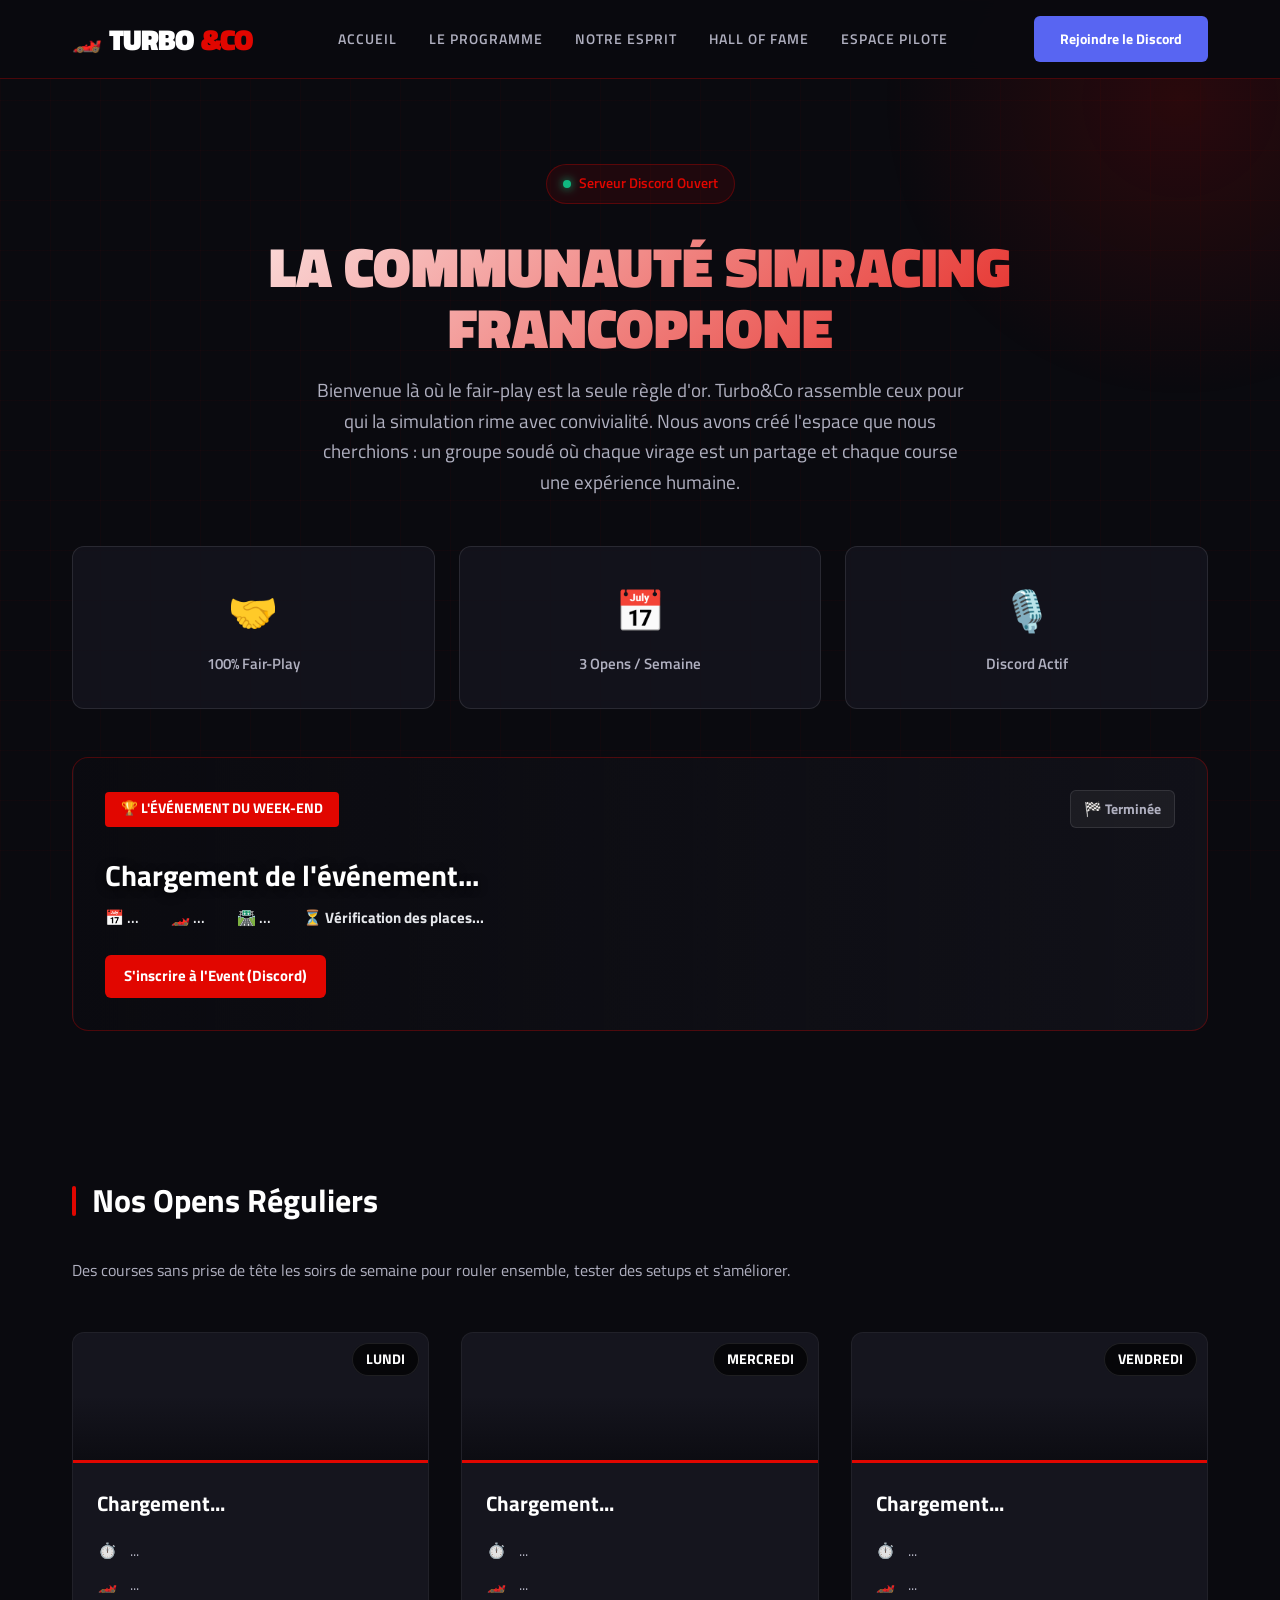
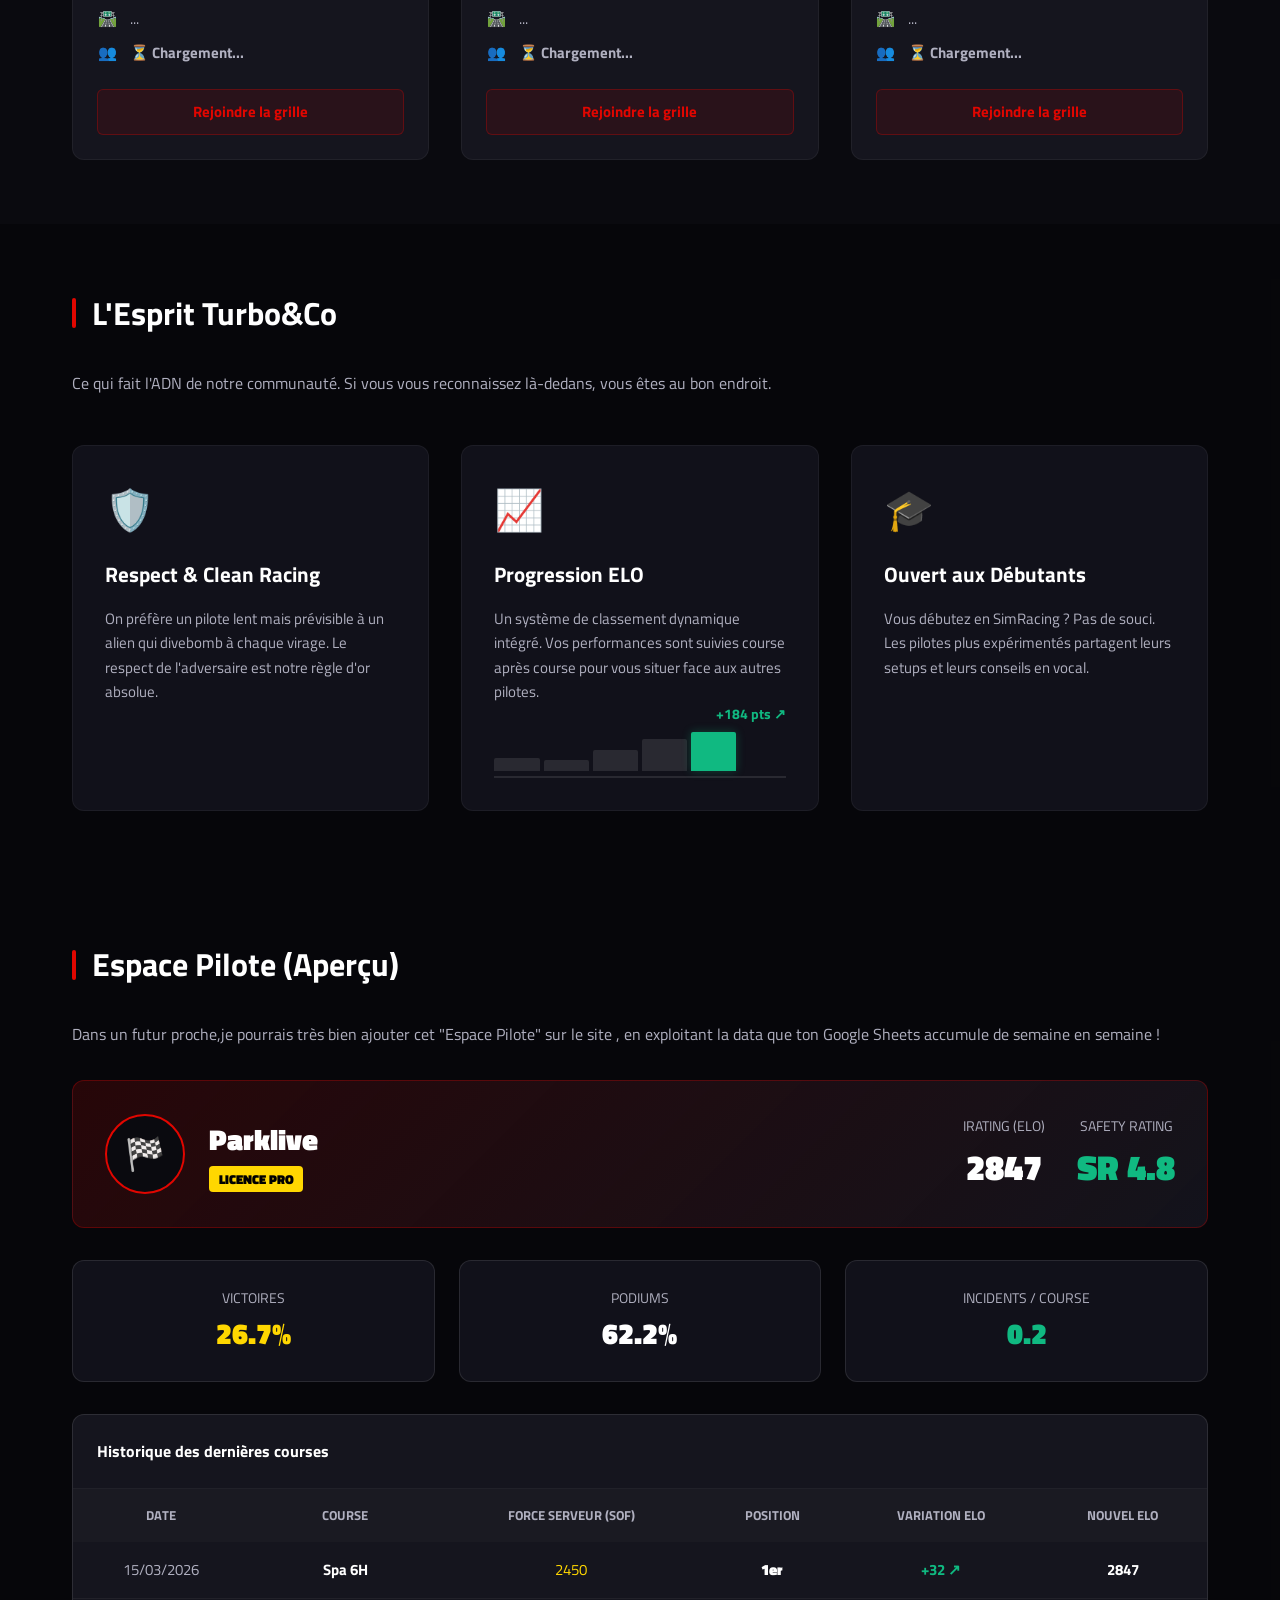
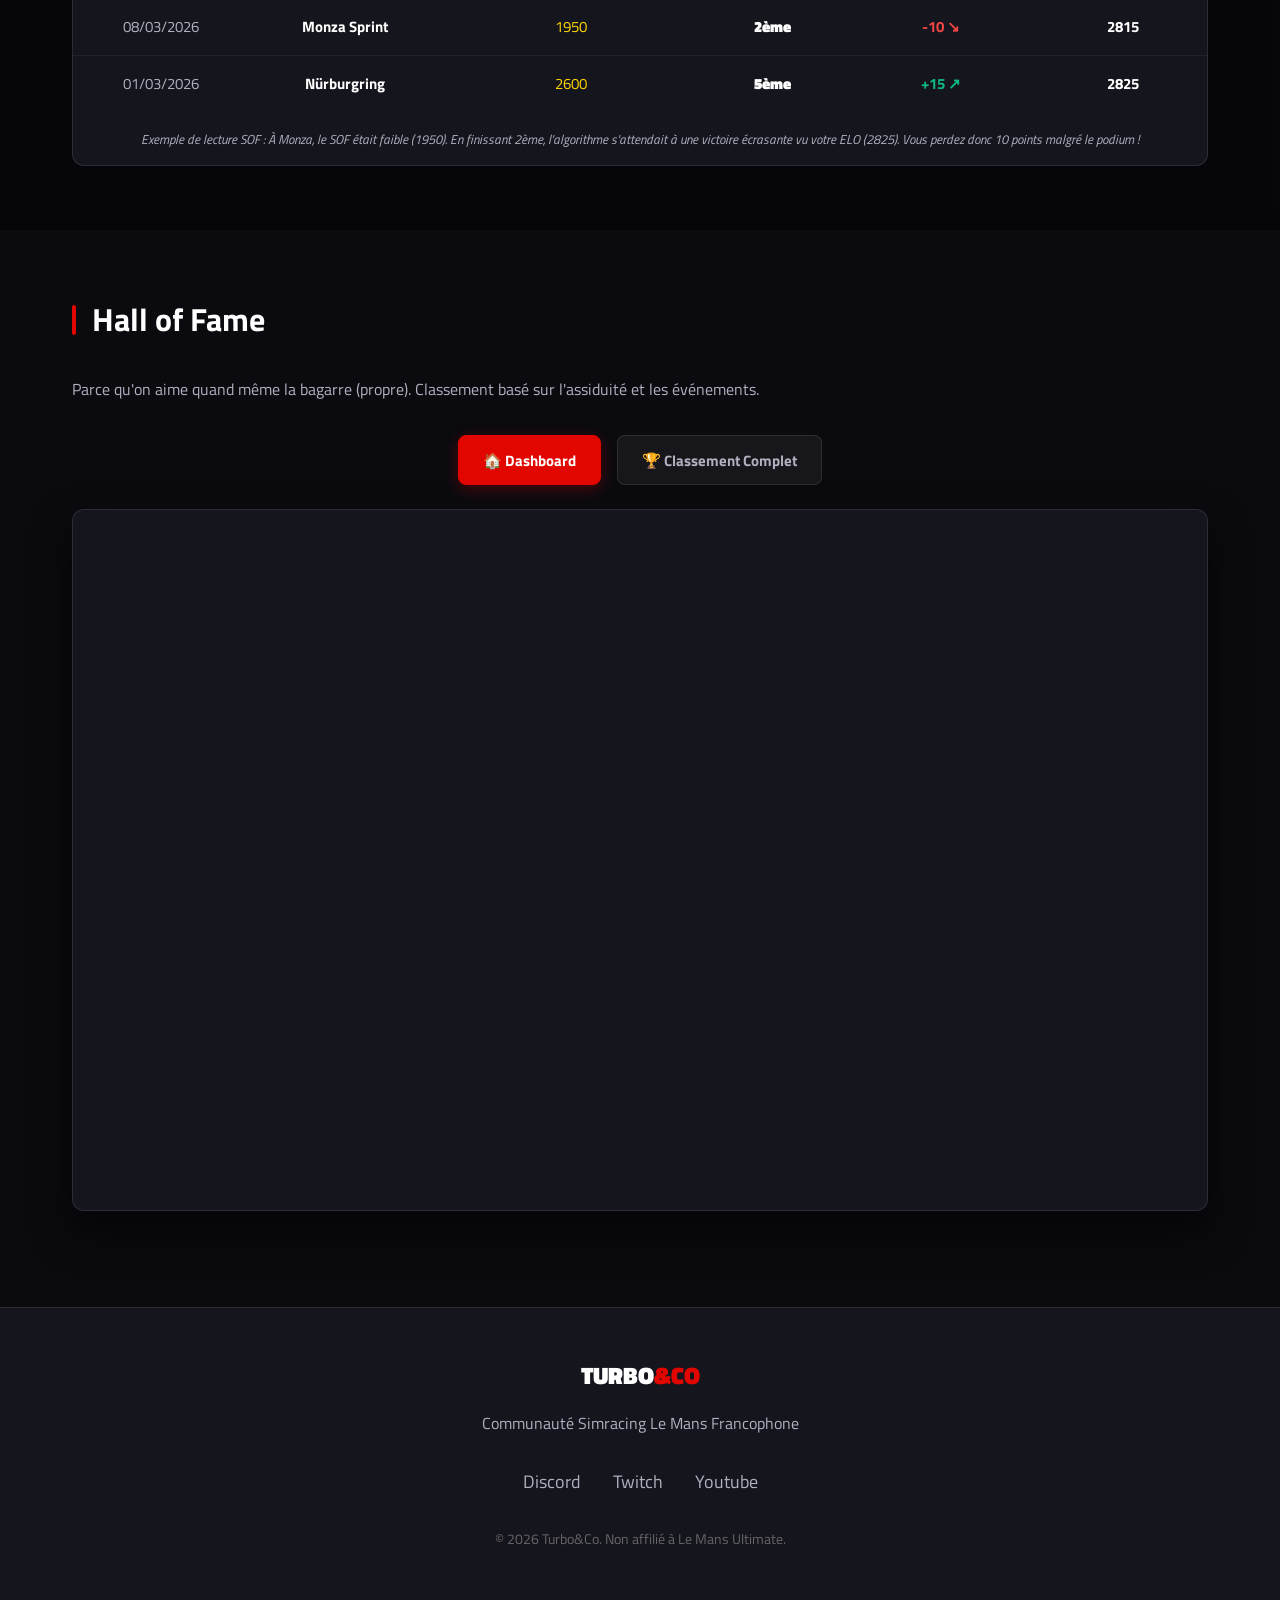
==== index.html @ e70f4610 "Update index.html - Ajout des liens discord de chaque salon" ====
<!DOCTYPE html>
<html lang="fr">
<head>
    <meta charset="UTF-8">
    <meta name="viewport" content="width=device-width, initial-scale=1.0">
    <meta name="description" content="Turbo&Co - La communauté de Sim-Racing qui privilégie le fair-play, l'entraide et les courses propres.">
    <meta name="keywords" content="Simracing, Racing, Simulation, LMU, Communauté, Fair-play, Open, Assetto Corsa">
    <meta name="author" content="Turbo&Co">

    <!-- TON NOUVEAU TITRE EST LÀ 👇 -->
    <title>Turbo&Co - Communauté Sim-Racing Francophone</title>

    <link rel="preconnect" href="https://fonts.googleapis.com">
    <link rel="preconnect" href="https://fonts.gstatic.com" crossorigin>
    <link href="https://fonts.googleapis.com/css2?family=Titillium+Web:wght@400;600;700;900&display=swap" rel="stylesheet">

    <style>
        :root {
            --racing-red: #E10600;
            --racing-dark: #0A0A0F;
            --racing-card: #15151E;
            --racing-gray: #B0B0C0;
            --gold: #FFD700;
            --success: #10B981;
            --glass: rgba(21, 21, 30, 0.8);
        }

        * { margin: 0; padding: 0; box-sizing: border-box; }

        body { font-family: 'Titillium Web', sans-serif; background: var(--racing-dark); color: white; overflow-x: hidden; line-height: 1.6; }

        .bg-grid {
            position: fixed; top: 0; left: 0; width: 100%; height: 100%;
            background-image: linear-gradient(rgba(225, 6, 0, 0.03) 1px, transparent 1px), linear-gradient(90deg, rgba(225, 6, 0, 0.03) 1px, transparent 1px);
            background-size: 50px 50px; z-index: -2;
        }

        @media (prefers-reduced-motion: no-preference) { .bg-grid { animation: gridMove 60s linear infinite; } }
        @keyframes gridMove { 0% { transform: translate(0, 0); } 100% { transform: translate(50px, 50px); } }

        .glow-red {
            position: fixed; width: 600px; height: 600px;
            background: radial-gradient(circle, rgba(225, 6, 0, 0.15) 0%, transparent 70%);
            top: -200px; right: -200px; z-index: -1; pointer-events: none;
        }

        /* Header */
        header { position: fixed; top: 0; width: 100%; background: rgba(10, 10, 15, 0.95); backdrop-filter: blur(10px); border-bottom: 1px solid rgba(225, 6, 0, 0.3); z-index: 1000; padding: 1rem 0; }
        .container { max-width: 1200px; margin: 0 auto; padding: 0 2rem; }
        nav { display: flex; justify-content: space-between; align-items: center; }

        .logo { font-size: 1.8rem; font-weight: 900; letter-spacing: -1px; display: flex; align-items: center; gap: 0.5rem; text-decoration: none; color: white; }
        .logo span { color: var(--racing-red); }
        .logo::before { content: '🏎️'; font-size: 1.5rem; }

        .nav-links { display: flex; gap: 2rem; list-style: none; }
        .nav-links a { color: var(--racing-gray); text-decoration: none; font-weight: 600; font-size: 0.9rem; text-transform: uppercase; letter-spacing: 1px; transition: color 0.3s; }
        .nav-links a:hover { color: var(--racing-red); }

        .btn-discord { background: #5865F2; color: white; padding: 0.6rem 1.5rem; border-radius: 6px; text-decoration: none; font-weight: 700; font-size: 0.9rem; transition: all 0.3s; border: 2px solid transparent; }
        .btn-discord:hover { background: transparent; border-color: #5865F2; }

        .btn-action { display: inline-block; background: var(--racing-red); color: white; padding: 0.6rem 1.2rem; border-radius: 6px; text-decoration: none; font-weight: 700; font-size: 0.95rem; transition: all 0.3s ease; text-align: center; border: none; cursor: pointer; }
        .btn-action:hover { background: #b30500; transform: translateY(-2px); box-shadow: 0 6px 15px rgba(225, 6, 0, 0.4); }
        .btn-card { width: 100%; margin-top: 1.5rem; background: rgba(225, 6, 0, 0.1); color: var(--racing-red); border: 1px solid rgba(225, 6, 0, 0.3); }
        .btn-card:hover { background: var(--racing-red); color: white; }

        /* Menu Mobile */
        .hamburger { display: none; flex-direction: column; cursor: pointer; gap: 5px; background: none; border: none; padding: 5px; z-index: 1001; }
        .hamburger span { width: 25px; height: 3px; background: white; transition: 0.3s ease-in-out; border-radius: 2px; }
        .hamburger.active span:nth-child(1) { transform: translateY(8px) rotate(45deg); }
        .hamburger.active span:nth-child(2) { opacity: 0; }
        .hamburger.active span:nth-child(3) { transform: translateY(-8px) rotate(-45deg); }

        @media (max-width: 768px) {
            .hamburger { display: flex; }
            .nav-links { position: fixed; top: 70px; left: 0; width: 100%; background: rgba(10, 10, 15, 0.98); flex-direction: column; padding: 2rem; gap: 1.5rem; transform: translateY(-150%); transition: transform 0.3s ease-in-out; border-bottom: 2px solid var(--racing-red); }
            .nav-links.active { transform: translateY(0); }
            .btn-discord { display: none; }
        }

        /* Hero Section */
        .hero { margin-top: 100px; padding: 4rem 0; text-align: center; }
        .hero-badge { display: inline-flex; align-items: center; gap: 0.5rem; background: rgba(225, 6, 0, 0.1); border: 1px solid rgba(225, 6, 0, 0.3); padding: 0.5rem 1rem; border-radius: 50px; font-size: 0.85rem; color: var(--racing-red); font-weight: 600; margin-bottom: 2rem; }
        .live-dot { width: 8px; height: 8px; background: var(--success); border-radius: 50%; box-shadow: 0 0 10px var(--success); animation: blink 1s infinite; }
        @keyframes blink { 0%, 100% { opacity: 1; } 50% { opacity: 0.3; } }

        .hero h1 { font-size: 3.5rem; font-weight: 900; margin-bottom: 1rem; background: linear-gradient(135deg, #fff 0%, var(--racing-red) 100%); -webkit-background-clip: text; -webkit-text-fill-color: transparent; line-height: 1.1; }
        @media (max-width: 768px) { .hero h1 { font-size: 2.2rem; } }
        .hero p { font-size: 1.2rem; color: var(--racing-gray); max-width: 650px; margin: 0 auto 3rem; }

        .stats-grid { display: grid; grid-template-columns: repeat(auto-fit, minmax(200px, 1fr)); gap: 1.5rem; margin: 3rem 0; }
        .stat-card { background: var(--glass); border: 1px solid rgba(255, 255, 255, 0.1); border-radius: 12px; padding: 2rem; text-align: center; transition: transform 0.3s; }
        .stat-card:hover { border-color: rgba(225, 6, 0, 0.3); transform: translateY(-5px); }
        .stat-icon { font-size: 2.5rem; display: block; margin-bottom: 0.5rem; }
        .stat-label { font-size: 0.95rem; color: var(--racing-gray); font-weight: 600; }

        /* Main Event */
        .next-race { background: linear-gradient(to right, rgba(10, 10, 15, 0.95) 0%, rgba(10, 10, 15, 0.4) 100%), #15151E; border: 1px solid rgba(225, 6, 0, 0.3); border-radius: 16px; padding: 2rem; margin: 3rem 0; position: relative; overflow: hidden; text-align: left; background-size: cover; background-position: center; }
        .race-header { display: flex; justify-content: space-between; align-items: center; margin-bottom: 1.5rem; flex-wrap: wrap; gap: 1rem; }
        .race-tag { background: var(--racing-red); color: white; padding: 0.4rem 1rem; border-radius: 4px; font-weight: 700; font-size: 0.85rem; text-transform: uppercase; }
        .race-title { font-size: 1.8rem; font-weight: 700; margin-bottom: 0.5rem; text-shadow: 0 2px 10px rgba(0,0,0,0.8); }
        .race-details { display: flex; gap: 2rem; color: #E5E7EB; font-size: 0.95rem; flex-wrap: wrap; font-weight: 600; align-items: center;}

        /* Timer Discret */
        #raceTimer span { display: inline-flex; align-items: center; gap: 8px; }

        /* Événements de la semaine */
        .events-section { padding: 2rem 0 4rem; }
        .section-title { font-size: 2rem; font-weight: 700; margin-bottom: 2rem; display: flex; align-items: center; gap: 1rem; }
        .section-title::before { content: ''; width: 4px; height: 30px; background: var(--racing-red); border-radius: 2px; }
        .events-grid { display: grid; grid-template-columns: repeat(auto-fill, minmax(300px, 1fr)); gap: 2rem; }
        
        .event-card { background: var(--racing-card); border-radius: 12px; overflow: hidden; border: 1px solid rgba(255, 255, 255, 0.05); transition: transform 0.3s ease, box-shadow 0.3s ease, border-color 0.3s ease; position: relative; }
        .event-card:hover { transform: translateY(-5px); border-color: rgba(225, 6, 0, 0.5); box-shadow: 0 10px 25px rgba(0, 0, 0, 0.5); }
        .event-img-container { height: 130px; background-size: cover; background-position: center; position: relative; border-bottom: 3px solid var(--racing-red); }
        .event-img-container::after { content: ''; position: absolute; bottom: 0; left: 0; right: 0; height: 50%; background: linear-gradient(to top, rgba(10,10,15,0.8), transparent); }
        .event-day-badge { position: absolute; top: 10px; right: 10px; background: rgba(0,0,0,0.7); backdrop-filter: blur(5px); padding: 0.3rem 0.8rem; border-radius: 50px; font-weight: 700; font-size: 0.85rem; border: 1px solid rgba(255,255,255,0.1); z-index: 2; }
        
        .event-body { padding: 1.5rem; }
        .event-title-card { font-size: 1.3rem; font-weight: 700; color: white; margin-bottom: 1.2rem; }
        .event-info-list { display: flex; flex-direction: column; gap: 0.6rem; }
        .event-info-row { display: flex; align-items: center; gap: 0.8rem; color: var(--racing-gray); font-size: 0.95rem; }
        .event-icon { width: 20px; text-align: center; opacity: 0.9; }

        /* Charte / Règles */
        .features { padding: 4rem 0; background: rgba(0, 0, 0, 0.3); }
        .features-grid { display: grid; grid-template-columns: repeat(auto-fit, minmax(300px, 1fr)); gap: 2rem; }
        .feature-card { background: var(--glass); border: 1px solid rgba(255, 255, 255, 0.05); border-radius: 12px; padding: 2rem; transition: all 0.3s; }
        .feature-card:hover { border-color: rgba(225, 6, 0, 0.3); }
        .feature-icon { font-size: 2.5rem; margin-bottom: 1rem; }
        .feature-card h3 { font-size: 1.3rem; margin-bottom: 1rem; }
        .feature-card p { color: var(--racing-gray); font-size: 0.95rem; }

        /* Graphique Sparkline ELO (CSS) */
        .elo-sparkline {
            display: flex; align-items: flex-end; height: 50px; gap: 4px;
            margin-top: 1.5rem; padding-bottom: 5px;
            border-bottom: 2px solid rgba(255, 255, 255, 0.1); position: relative;
        }
        .spark-bar {
            flex: 1; background: rgba(255, 255, 255, 0.1);
            border-radius: 2px 2px 0 0; transition: height 1s ease;
        }
        .spark-bar:nth-child(1) { height: 20%; }
        .spark-bar:nth-child(2) { height: 30%; }
        .spark-bar:nth-child(3) { height: 25%; }
        .spark-bar:nth-child(4) { height: 50%; }
        .spark-bar:nth-child(5) { height: 75%; }
        .spark-bar:nth-child(6) { height: 90%; background: var(--success); box-shadow: 0 0 10px rgba(16, 185, 129, 0.3); }
        .elo-trend { position: absolute; top: -25px; right: 0; color: var(--success); font-weight: bold; font-size: 0.9rem; }

        /* Classement & Iframe */
        .classement-section { padding: 4rem 0; }
        .sheet-tabs { display: flex; gap: 1rem; margin-bottom: 1.5rem; flex-wrap: wrap; justify-content: center; }
        .sheet-tab-btn {
            background: rgba(255, 255, 255, 0.05); border: 1px solid rgba(255, 255, 255, 0.1);
            color: var(--racing-gray); padding: 0.8rem 1.5rem; border-radius: 8px;
            font-family: inherit; font-weight: 700; font-size: 0.95rem; cursor: pointer; transition: all 0.3s ease;
        }
        .sheet-tab-btn:hover { background: rgba(225, 6, 0, 0.1); color: white; }
        .sheet-tab-btn.active { background: var(--racing-red); color: white; border-color: var(--racing-red); box-shadow: 0 4px 15px rgba(225, 6, 0, 0.3); }

        .sheet-container { background: var(--racing-card); border-radius: 12px; border: 1px solid rgba(255, 255, 255, 0.1); overflow: hidden; box-shadow: 0 20px 40px rgba(0, 0, 0, 0.5); -webkit-overflow-scrolling: touch; }
        .sheet-iframe { width: 100%; height: 700px; border: none; display: block; border-radius: 12px; }

        /* Footer */
        footer { background: var(--racing-card); border-top: 1px solid rgba(255, 255, 255, 0.1); padding: 3rem 0; text-align: center; margin-top: 2rem; }
        .footer-logo { font-size: 1.5rem; font-weight: 900; margin-bottom: 1rem; }
        .footer-logo span { color: var(--racing-red); }
        .social-links { display: flex; justify-content: center; gap: 2rem; margin: 2rem 0; flex-wrap: wrap; }
        .social-links a { color: var(--racing-gray); text-decoration: none; font-size: 1.1rem; transition: color 0.3s; }
        .social-links a:hover { color: var(--racing-red); }
        .copyright { color: #666; font-size: 0.9rem; margin-top: 1rem; }
    </style>
</head>
<body>
    <div class="bg-grid"></div>
    <div class="glow-red"></div>

    <header>
        <div class="container">
            <nav role="navigation">
                <a href="#" class="logo">TURBO<span>&CO</span></a>
                <button class="hamburger" id="hamburgerBtn" onclick="toggleMenu()">
                    <span></span><span></span><span></span>
                </button>
                <ul class="nav-links" id="navLinks">
                    <li><a href="#accueil">Accueil</a></li>
                    <li><a href="#programme">Le Programme</a></li>
                    <li><a href="#charte">Notre Esprit</a></li>
                    <li><a href="#classement">Hall of Fame</a></li>
                    <!-- Ajout du lien vers le nouvel espace pilote -->
                    <li><a href="#profil-pilote">Espace Pilote</a></li>
                </ul>
                <a href="https://discord.gg/ZJU3r4JP48" class="btn-discord" target="_blank">Rejoindre le Discord</a>
            </nav>
        </div>
    </header>

    <main>
        <!-- HERO -->
        <section class="hero" id="accueil">
            <div class="container">
                <div class="hero-badge"><span class="live-dot"></span> Serveur Discord Ouvert</div>
                <h1>LA COMMUNAUTÉ SIMRACING<br>FRANCOPHONE</h1>
                <p>Bienvenue là où le fair-play est la seule règle d'or. Turbo&Co rassemble ceux pour qui la simulation rime avec convivialité. Nous avons créé l'espace que nous cherchions : un groupe soudé où chaque virage est un partage et chaque course une expérience humaine.</p>

                <div class="stats-grid">
                    <article class="stat-card">
                        <span class="stat-icon">🤝</span>
                        <span class="stat-label">100% Fair-Play</span>
                    </article>
                    <article class="stat-card">
                        <span class="stat-icon">📅</span>
                        <span class="stat-label">3 Opens / Semaine</span>
                    </article>
                    </article>
                    <article class="stat-card">
                        <span class="stat-icon">🎙️</span>
                        <span class="stat-label">Discord Actif</span>
                    </article>
                </div>

                <!-- MAIN EVENT (WEEKEND SPECIAL) -->
                <div class="next-race" id="img-weekend_special">
                    <div class="race-header">
                        <span class="race-tag">🏆 L'Événement du Week-end</span>
                        <div id="raceTimer"></div>
                    </div>
                    <h2 class="race-title" id="title-weekend_special">Chargement de l'événement...</h2>
                    
                    <div class="race-details">
                        <span>📅 <span id="time-weekend_special">...</span></span>
                        <span>🏎️ <span id="cat-weekend_special">...</span></span>
                        <span>🛣️ <span id="track-weekend_special">...</span></span>
                        <span id="status-weekend_special" style="font-weight: bold;">⏳ Vérification des places...</span>
                    </div>

                    <div style="margin-top: 1.5rem;">
                        <a id="link-weekend_special" href="https://discord.gg/dREZzRbHKG" class="btn-action" target="_blank">S'inscrire à l'Event (Discord)</a>
                    </div>
                </div>
            </div>
        </section>

        <!-- PROGRAMME DE LA SEMAINE -->
        <section class="events-section" id="programme">
            <div class="container">
                <h2 class="section-title">Nos Opens Réguliers</h2>
                <p style="color: var(--racing-gray); margin-bottom: 3rem;">Des courses sans prise de tête les soirs de semaine pour rouler ensemble, tester des setups et s'améliorer.</p>
                
                <div class="events-grid">
                    <!-- LUNDI -->
                    <article class="event-card" id="card-monday_open">
                        <div id="img-monday_open" class="event-img-container">
                            <span id="day-monday_open" class="event-day-badge">LUNDI</span>
                        </div>
                        <div class="event-body">
                            <h3 id="title-monday_open" class="event-title-card">Chargement...</h3>
                            <div class="event-info-list">
                                <div class="event-info-row"><span class="event-icon">⏱️</span> <span id="time-monday_open">...</span></div>
                                <div class="event-info-row"><span class="event-icon">🏎️</span> <span id="cat-monday_open">...</span></div>
                                <div class="event-info-row"><span class="event-icon">🛣️</span> <span id="track-monday_open">...</span></div>
                                <div class="event-info-row">
                                    <span class="event-icon">👥</span> 
                                    <span id="status-monday_open" style="font-weight: 700;">⏳ Chargement...</span>
                                </div>
                            </div>
                            <a id="link-monday_open" href="https://discord.gg/ZBwJseDKCv" class="btn-action btn-card" target="_blank">Rejoindre la grille</a>
                        </div>
                    </article>

                    <!-- MERCREDI -->
                    <article class="event-card" id="card-wednesday_sprint">
                        <div id="img-wednesday_sprint" class="event-img-container">
                            <span id="day-wednesday_sprint" class="event-day-badge">MERCREDI</span>
                        </div>
                        <div class="event-body">
                            <h3 id="title-wednesday_sprint" class="event-title-card">Chargement...</h3>
                            <div class="event-info-list">
                                <div class="event-info-row"><span class="event-icon">⏱️</span> <span id="time-wednesday_sprint">...</span></div>
                                <div class="event-info-row"><span class="event-icon">🏎️</span> <span id="cat-wednesday_sprint">...</span></div>
                                <div class="event-info-row"><span class="event-icon">🛣️</span> <span id="track-wednesday_sprint">...</span></div>
                                <div class="event-info-row">
                                    <span class="event-icon">👥</span> 
                                    <span id="status-wednesday_sprint" style="font-weight: 700;">⏳ Chargement...</span>
                                </div>
                            </div>
                            <a id="link-wednesday_sprint" href="https://discord.gg/fPP3UxA8QF" class="btn-action btn-card" target="_blank">Rejoindre la grille</a>
                        </div>
                    </article>

                    <!-- VENDREDI -->
                    <article class="event-card" id="card-friday_fun">
                        <div id="img-friday_fun" class="event-img-container">
                            <span id="day-friday_fun" class="event-day-badge">VENDREDI</span>
                        </div>
                        <div class="event-body">
                            <h3 id="title-friday_fun" class="event-title-card">Chargement...</h3>
                            <div class="event-info-list">
                                <div class="event-info-row"><span class="event-icon">⏱️</span> <span id="time-friday_fun">...</span></div>
                                <div class="event-info-row"><span class="event-icon">🏎️</span> <span id="cat-friday_fun">...</span></div>
                                <div class="event-info-row"><span class="event-icon">🛣️</span> <span id="track-friday_fun">...</span></div>
                                <div class="event-info-row">
                                    <span class="event-icon">👥</span> 
                                    <span id="status-friday_fun" style="font-weight: 700;">⏳ Chargement...</span>
                                </div>
                            </div>
                            <a id="link-friday_fun" href="https://discord.gg/sXVXQVxKN8" class="btn-action btn-card" target="_blank">Rejoindre la grille</a>
                        </div>
                    </article>
                </div>
            </div>
        </section>

        <!-- L'ESPRIT -->
        <section class="features" id="charte">
            <div class="container">
                <h2 class="section-title">L'Esprit Turbo&Co</h2>
                <p style="color: var(--racing-gray); margin-bottom: 3rem;">Ce qui fait l'ADN de notre communauté. Si vous vous reconnaissez là-dedans, vous êtes au bon endroit.</p>

                <div class="features-grid">
                    <article class="feature-card">
                        <div class="feature-icon">🛡️</div>
                        <h3>Respect & Clean Racing</h3>
                        <p>On préfère un pilote lent mais prévisible à un alien qui divebomb à chaque virage. Le respect de l'adversaire est notre règle d'or absolue.</p>
                    </article>

                    <article class="feature-card">
                        <div class="feature-icon">📈</div>
                        <h3>Progression ELO</h3>
                        <p>Un système de classement dynamique intégré. Vos performances sont suivies course après course pour vous situer face aux autres pilotes.</p>
                        <div class="elo-sparkline">
                            <span class="elo-trend">+184 pts ↗</span>
                            <div class="spark-bar"></div>
                            <div class="spark-bar"></div>
                            <div class="spark-bar"></div>
                            <div class="spark-bar"></div>
                            <div class="spark-bar"></div>
                            <div class="spark-bar"></div>
                        </div>
                    </article>

                    <article class="feature-card">
                        <div class="feature-icon">🎓</div>
                        <h3>Ouvert aux Débutants</h3>
                        <p>Vous débutez en SimRacing ? Pas de souci. Les pilotes plus expérimentés partagent leurs setups et leurs conseils en vocal.</p>
                    </article>
                </div>
            </div>
        </section>

        <!-- NOUVEL ONGLET : ESPACE PILOTE / STATS -->
        <!--
        =============================================================================
        EXPLICATIONS POUR LE FUTUR : COMMENT RENDRE CE TABLEAU DE BORD DYNAMIQUE ?
        =============================================================================
        Ce bloc HTML est une maquette "en dur" (Statique).
        Dans un futur proche, tu pourrais très bien ajouter cet "Espace Pilote" sur ton 
        site web, sans changer de serveur, sans payer un centime, juste en exploitant 
        la data que ton Google Sheets accumule silencieusement de semaine en semaine !

        VOICI COMMENT TU FERAIS :
        1. Tu crées un fichier CSV de ton onglet `📈 HISTORIQUE ELO` (comme on l'a 
           fait pour les inscriptions).
        2. Tu ajoutes un petit champ de recherche HTML ici : 
           <input type="text" id="searchDriver" placeholder="Entrez votre pseudo...">
        3. En JavaScript (avec un `fetch()`), tu scannes les 13 colonnes de ton CSV 
           pour isoler uniquement les lignes qui contiennent le pseudo tapé.
        4. Le code calcule à la volée :
           - Victoires = Lignes où la colonne 4 (Position) vaut 1
           - ELO Actuel = Valeur de la colonne 6 de sa toute dernière ligne
           - Moyenne Incidents = Somme de la colonne 9 divisée par le nb de courses
        5. Tu injectes ces variables dans les balises <span> ci-dessous via leurs ID !
        =============================================================================
        -->
        <section class="features" id="profil-pilote">
            <div class="container">
                <h2 class="section-title">Espace Pilote (Aperçu)</h2>
                <p style="color: var(--racing-gray); margin-bottom: 2rem;">
                    Dans un futur proche,je pourrais très bien ajouter cet "Espace Pilote" sur le site , en exploitant la data que ton Google Sheets accumule de semaine en semaine !
                </p>

                <!-- En-tête du profil -->
                <div style="background: linear-gradient(135deg, rgba(225, 6, 0, 0.15) 0%, rgba(21, 21, 30, 0.9) 100%); border: 1px solid rgba(225, 6, 0, 0.3); border-radius: 12px; padding: 2rem; display: flex; flex-wrap: wrap; justify-content: space-between; align-items: center; gap: 2rem;">
                    
                    <div style="display: flex; align-items: center; gap: 1.5rem;">
                        <div style="width: 80px; height: 80px; background: var(--racing-dark); border: 2px solid var(--racing-red); border-radius: 50%; display: flex; align-items: center; justify-content: center; font-size: 2rem;">
                            🏁
                        </div>
                        <div>
                            <!-- ID prêt pour l'injection JS future : id="driver-name" -->
                            <h3 style="font-size: 1.8rem; font-weight: 900; margin-bottom: 0.2rem;">Parklive</h3>
                            <span style="background: var(--gold); color: black; padding: 0.2rem 0.6rem; border-radius: 4px; font-weight: 800; font-size: 0.8rem;">LICENCE PRO</span>
                        </div>
                    </div>

                    <div style="display: flex; gap: 2rem; text-align: center;">
                        <div>
                            <span style="font-size: 0.9rem; color: var(--racing-gray); text-transform: uppercase;">iRating (ELO)</span>
                            <!-- ID prêt pour l'injection JS future : id="driver-elo" -->
                            <div style="font-size: 2.2rem; font-weight: 900; color: white;">2847</div>
                        </div>
                        <div>
                            <span style="font-size: 0.9rem; color: var(--racing-gray); text-transform: uppercase;">Safety Rating</span>
                            <!-- ID prêt pour l'injection JS future : id="driver-sr" -->
                            <div style="font-size: 2.2rem; font-weight: 900; color: var(--success);">SR 4.8</div>
                        </div>
                    </div>
                </div>

                <!-- Grille de Stats -->
                <div style="display: grid; grid-template-columns: repeat(auto-fit, minmax(200px, 1fr)); gap: 1.5rem; margin: 2rem 0;">
                    <div class="stat-card" style="padding: 1.5rem;">
                        <span style="font-size: 0.9rem; color: var(--racing-gray);">VICTOIRES</span>
                        <!-- ID prêt pour l'injection JS future -->
                        <div style="font-size: 1.8rem; font-weight: 900; color: var(--gold);">26.7%</div>
                    </div>
                    <div class="stat-card" style="padding: 1.5rem;">
                        <span style="font-size: 0.9rem; color: var(--racing-gray);">PODIUMS</span>
                        <!-- ID prêt pour l'injection JS future -->
                        <div style="font-size: 1.8rem; font-weight: 900; color: white;">62.2%</div>
                    </div>
                    <div class="stat-card" style="padding: 1.5rem;">
                        <span style="font-size: 0.9rem; color: var(--racing-gray);">INCIDENTS / COURSE</span>
                        <!-- ID prêt pour l'injection JS future -->
                        <div style="font-size: 1.8rem; font-weight: 900; color: var(--success);">0.2</div>
                    </div>
                </div>

                <!-- Historique Récent avec le système "Zero-Sum" -->
                <div style="background: var(--racing-card); border-radius: 12px; border: 1px solid rgba(255, 255, 255, 0.1); overflow: hidden;">
                    <div style="padding: 1.5rem; border-bottom: 1px solid rgba(255, 255, 255, 0.05); font-weight: 700;">Historique des dernières courses</div>
                    
                    <div style="overflow-x: auto;">
                        <table style="width: 100%; border-collapse: collapse; text-align: center; font-size: 0.95rem;">
                            <thead>
                                <tr style="background: rgba(255, 255, 255, 0.02); color: var(--racing-gray); font-size: 0.8rem; text-transform: uppercase;">
                                    <th style="padding: 1rem;">Date</th>
                                    <th style="padding: 1rem;">Course</th>
                                    <th style="padding: 1rem;">Force Serveur (SOF)</th>
                                    <th style="padding: 1rem;">Position</th>
                                    <th style="padding: 1rem;">Variation ELO</th>
                                    <th style="padding: 1rem;">Nouvel ELO</th>
                                </tr>
                            </thead>
                            <!--
                            =============================================================================
                            EXPLICATION BOUCLE JS FUTURE :
                            Une fois ton CSV de l'historique chargé, tu pourras faire un "forEach()"
                            sur les 5 dernières lignes du pilote, et générer chaque <tr> dynamiquement
                            en utilisant `innerHTML` (comme on le fait avec les cartes de courses !).
                            =============================================================================
                            -->
                            <tbody id="driver-history-body">
                                <tr style="border-bottom: 1px solid rgba(255, 255, 255, 0.05);">
                                    <td style="padding: 1rem; color: var(--racing-gray);">15/03/2026</td>
                                    <td style="padding: 1rem; font-weight: 700;">Spa 6H</td>
                                    <td style="padding: 1rem; color: var(--gold);">2450</td>
                                    <td style="padding: 1rem; font-weight: 900;">1er</td>
                                    <td style="padding: 1rem; color: var(--success); font-weight: 700;">+32 ↗</td>
                                    <td style="padding: 1rem; font-weight: 700;">2847</td>
                                </tr>
                                <tr style="border-bottom: 1px solid rgba(255, 255, 255, 0.05);">
                                    <td style="padding: 1rem; color: var(--racing-gray);">08/03/2026</td>
                                    <td style="padding: 1rem; font-weight: 700;">Monza Sprint</td>
                                    <td style="padding: 1rem; color: var(--gold);">1950</td>
                                    <td style="padding: 1rem; font-weight: 900;">2ème</td>
                                    <td style="padding: 1rem; color: #EF4444; font-weight: 700;">-10 ↘</td>
                                    <td style="padding: 1rem; font-weight: 700;">2815</td>
                                </tr>
                                <tr>
                                    <td style="padding: 1rem; color: var(--racing-gray);">01/03/2026</td>
                                    <td style="padding: 1rem; font-weight: 700;">Nürburgring</td>
                                    <td style="padding: 1rem; color: var(--gold);">2600</td>
                                    <td style="padding: 1rem; font-weight: 900;">5ème</td>
                                    <td style="padding: 1rem; color: var(--success); font-weight: 700;">+15 ↗</td>
                                    <td style="padding: 1rem; font-weight: 700;">2825</td>
                                </tr>
                            </tbody>
                        </table>
                        <div style="padding: 1rem; text-align: center; font-size: 0.8rem; color: var(--racing-gray); font-style: italic;">
                            Exemple de lecture SOF : À Monza, le SOF était faible (1950). En finissant 2ème, l'algorithme s'attendait à une victoire écrasante vu votre ELO (2825). Vous perdez donc 10 points malgré le podium !
                        </div>
                    </div>
                </div>

            </div>
        </section>

        <!-- CLASSEMENT & BOUTONS EXTERNES -->
        <section class="classement-section" id="classement">
            <div class="container">
                <h2 class="section-title">Hall of Fame</h2>
                <p style="color: var(--racing-gray); margin-bottom: 2rem;">Parce qu'on aime quand même la bagarre (propre). Classement basé sur l'assiduité et les événements.</p>
                
                <div class="sheet-tabs">
                    <button class="sheet-tab-btn active" onclick="changeSheet('688402669', this)">🏠 Dashboard</button>
                    <button class="sheet-tab-btn" onclick="changeSheet('431027575', this)">🏆 Classement Complet</button>
                </div>

                <div class="sheet-container">
                    <iframe 
                        id="ranking-iframe"
                        class="sheet-iframe"
                        src="https://docs.google.com/spreadsheets/d/e/2PACX-1vTjPeVXkxqKMScVNWrz3ieyxgnFfeaUMqIjhL-P3VDQK69NL2cbUsEVsVuMUXxtDw0htBsVg5v9IC23/pubhtml?gid=688402669&single=true&widget=false&headers=false&chrome=false&gridlines=false"
                        title="Classement Turbo&Co" scrolling="no">
                    </iframe>
                </div> 
            </div> 
        </section> 
    </main>

    <footer>
        <div class="container">
            <div class="footer-logo">TURBO<span>&CO</span></div>
            <p style="color: var(--racing-gray); margin-bottom: 2rem;">Communauté Simracing Le Mans Francophone</p>
            <nav class="social-links" aria-label="Réseaux sociaux">
                <a href="https://discord.gg/ZJU3r4JP48" target="_blank">Discord</a>
                <a href="#" target="_blank">Twitch</a>
                <a href="https://www.youtube.com/@Turbo-And-Co" target="_blank">Youtube</a>
            </nav>
            <p class="copyright">© 2026 Turbo&Co. Non affilié à Le Mans Ultimate.</p>
        </div>
    </footer>

    <script>
        // ----------------------------------------------------
        // LECTURE DYNAMIQUE DU GOOGLE SHEETS
        // ----------------------------------------------------
        async function fetchInscriptions() {
            const urlCSV = 'https://docs.google.com/spreadsheets/d/e/2PACX-1vTjPeVXkxqKMScVNWrz3ieyxgnFfeaUMqIjhL-P3VDQK69NL2cbUsEVsVuMUXxtDw0htBsVg5v9IC23/pub?gid=1162198900&single=true&output=csv';

            try {
                const response = await fetch(urlCSV);
                const csvData = await response.text();
                const lignes = csvData.split('\n').slice(1); 

                lignes.forEach(ligne => {
                    const col = ligne.split(/,(?=(?:(?:[^"]*"){2})*[^"]*$)/).map(s => s.replace(/^"|"$/g, '').trim());

                    if (col.length >= 9) {
                        const id = col[0]; 

                        if (document.getElementById('title-' + id)) {
                            if(document.getElementById('day-' + id)) document.getElementById('day-' + id).innerText = col[1];    
                            document.getElementById('title-' + id).innerText = col[2];  
                            document.getElementById('time-' + id).innerText = col[3];   
                            document.getElementById('cat-' + id).innerText = col[4];    
                            document.getElementById('track-' + id).innerText = col[5];  
                            
                            let imgUrl = col[6];
                            if(imgUrl.includes("github.com") && !imgUrl.includes("?raw=true")) imgUrl += "?raw=true";
                            
                            const imgContainer = document.getElementById('img-' + id);
                            if(id === 'weekend_special') {
                                imgContainer.style.backgroundImage = `linear-gradient(to right, rgba(10, 10, 15, 0.95) 0%, rgba(10, 10, 15, 0.4) 100%), url('${imgUrl}')`;
                            } else {
                                imgContainer.style.backgroundImage = `url('${imgUrl}')`;
                            }

                            const statusEl = document.getElementById('status-' + id);
                            const statusTxt = col[7];
                            statusEl.innerText = statusTxt;
                            
                            if(statusTxt.includes('🔴')) statusEl.style.color = '#F87171';
                            else if(statusTxt.includes('🟠')) statusEl.style.color = '#FBBF24';
                            else if(statusTxt.includes('🟢')) statusEl.style.color = '#10B981';

                            document.getElementById('link-' + id).href = col[8];
                        }
                    }
                });
            } catch (error) {
                console.error("Erreur lors de la mise à jour depuis Sheets :", error);
            }
        }

        fetchInscriptions();

        // ----------------------------------------------------
        // NAVIGATION DE L'IFRAME GOOGLE SHEETS
        // ----------------------------------------------------
        function changeSheet(gid, btnElement) {
            const iframe = document.getElementById('ranking-iframe');
            iframe.src = `https://docs.google.com/spreadsheets/d/e/2PACX-1vTjPeVXkxqKMScVNWrz3ieyxgnFfeaUMqIjhL-P3VDQK69NL2cbUsEVsVuMUXxtDw0htBsVg5v9IC23/pubhtml?gid=${gid}&single=true&widget=false&headers=false&chrome=false&gridlines=false`;
            
            document.querySelectorAll('.sheet-tab-btn').forEach(btn => btn.classList.remove('active'));
            btnElement.classList.add('active');
        }

        // ----------------------------------------------------
        // GESTION DU MENU MOBILE ET ANIMATIONS
        // ----------------------------------------------------
        const nav = document.getElementById('navLinks');
        const hamburgerBtn = document.getElementById('hamburgerBtn');

        function toggleMenu() {
            nav.classList.toggle('active');
            hamburgerBtn.classList.toggle('active');
        }

        document.querySelectorAll('.nav-links a').forEach(link => {
            link.addEventListener('click', () => {
                nav.classList.remove('active');
                hamburgerBtn.classList.remove('active');
            });
        });

        // ----------------------------------------------------
        // TIMER DISCRET 
        // ----------------------------------------------------
        function updateTimer() {
            const raceDate = new Date('2026-03-28T21:00:00');
            const raceEnd = new Date('2026-03-29T03:00:00');
            const now = new Date();
            const timerElement = document.getElementById('raceTimer');

            if (now < raceDate) {
                const diff = raceDate - now;
                const days = Math.floor(diff / (1000 * 60 * 60 * 24)).toString().padStart(2, '0');
                const hours = Math.floor((diff % (1000 * 60 * 60 * 24)) / (1000 * 60 * 60)).toString().padStart(2, '0');
                const minutes = Math.floor((diff % (1000 * 60 * 60)) / (1000 * 60)).toString().padStart(2, '0');
                const seconds = Math.floor((diff % (1000 * 60)) / 1000).toString().padStart(2, '0');

                timerElement.innerHTML = `
                    <span style="color: var(--racing-gray); font-size: 0.9rem; font-weight: 600; background: rgba(255,255,255,0.05); padding: 0.4rem 0.8rem; border-radius: 6px; border: 1px solid rgba(255,255,255,0.05); display: inline-flex; align-items: center; gap: 8px;">
                        ⏱️ Départ dans 
                        <span style="color: var(--gold); font-family: monospace; font-size: 1.05rem; letter-spacing: 0.5px;">
                            ${days}j ${hours}h ${minutes}m ${seconds}s
                        </span>
                    </span>
                `;
            } else if (now >= raceDate && now <= raceEnd) {
                timerElement.innerHTML = `
                    <span style="color: var(--success); font-size: 0.9rem; font-weight: 700; background: rgba(16, 185, 129, 0.15); padding: 0.4rem 0.8rem; border-radius: 6px; border: 1px solid var(--success); display: inline-flex; align-items: center; gap: 8px;">
                        🟢 Course en cours !
                    </span>
                `;
            } else {
                timerElement.innerHTML = `
                    <span style="color: var(--racing-gray); font-size: 0.9rem; font-weight: 700; background: rgba(255, 255, 255, 0.05); padding: 0.4rem 0.8rem; border-radius: 6px; border: 1px solid rgba(255,255,255,0.1); display: inline-flex; align-items: center; gap: 8px;">
                        🏁 Terminée
                    </span>
                `;
            }
        }

        setInterval(updateTimer, 1000); updateTimer();

        // Scroll Animations
        const observerOptions = { threshold: 0.1, rootMargin: '0px 0px -50px 0px' };
        const observer = new IntersectionObserver(function(entries) {
            entries.forEach(entry => {
                if (entry.isIntersecting) {
                    entry.target.style.opacity = '1';
                    entry.target.style.transform = 'translateY(0)';
                }
            });
        }, observerOptions);

        if (!window.matchMedia('(prefers-reduced-motion: reduce)').matches) {
            document.querySelectorAll('.stat-card, .feature-card, .event-card').forEach(el => {
                el.style.opacity = '0';
                el.style.transform = 'translateY(20px)';
                el.style.transition = 'opacity 0.6s ease, transform 0.6s ease';
                observer.observe(el);
            });
        }

        document.querySelectorAll('a[href^="#"]').forEach(anchor => {
            anchor.addEventListener('click', function (e) {
                e.preventDefault();
                const target = document.querySelector(this.getAttribute('href'));
                if (target) { target.scrollIntoView({ behavior: 'smooth' }); }
            });
        });
    </script>
</body>
</html>
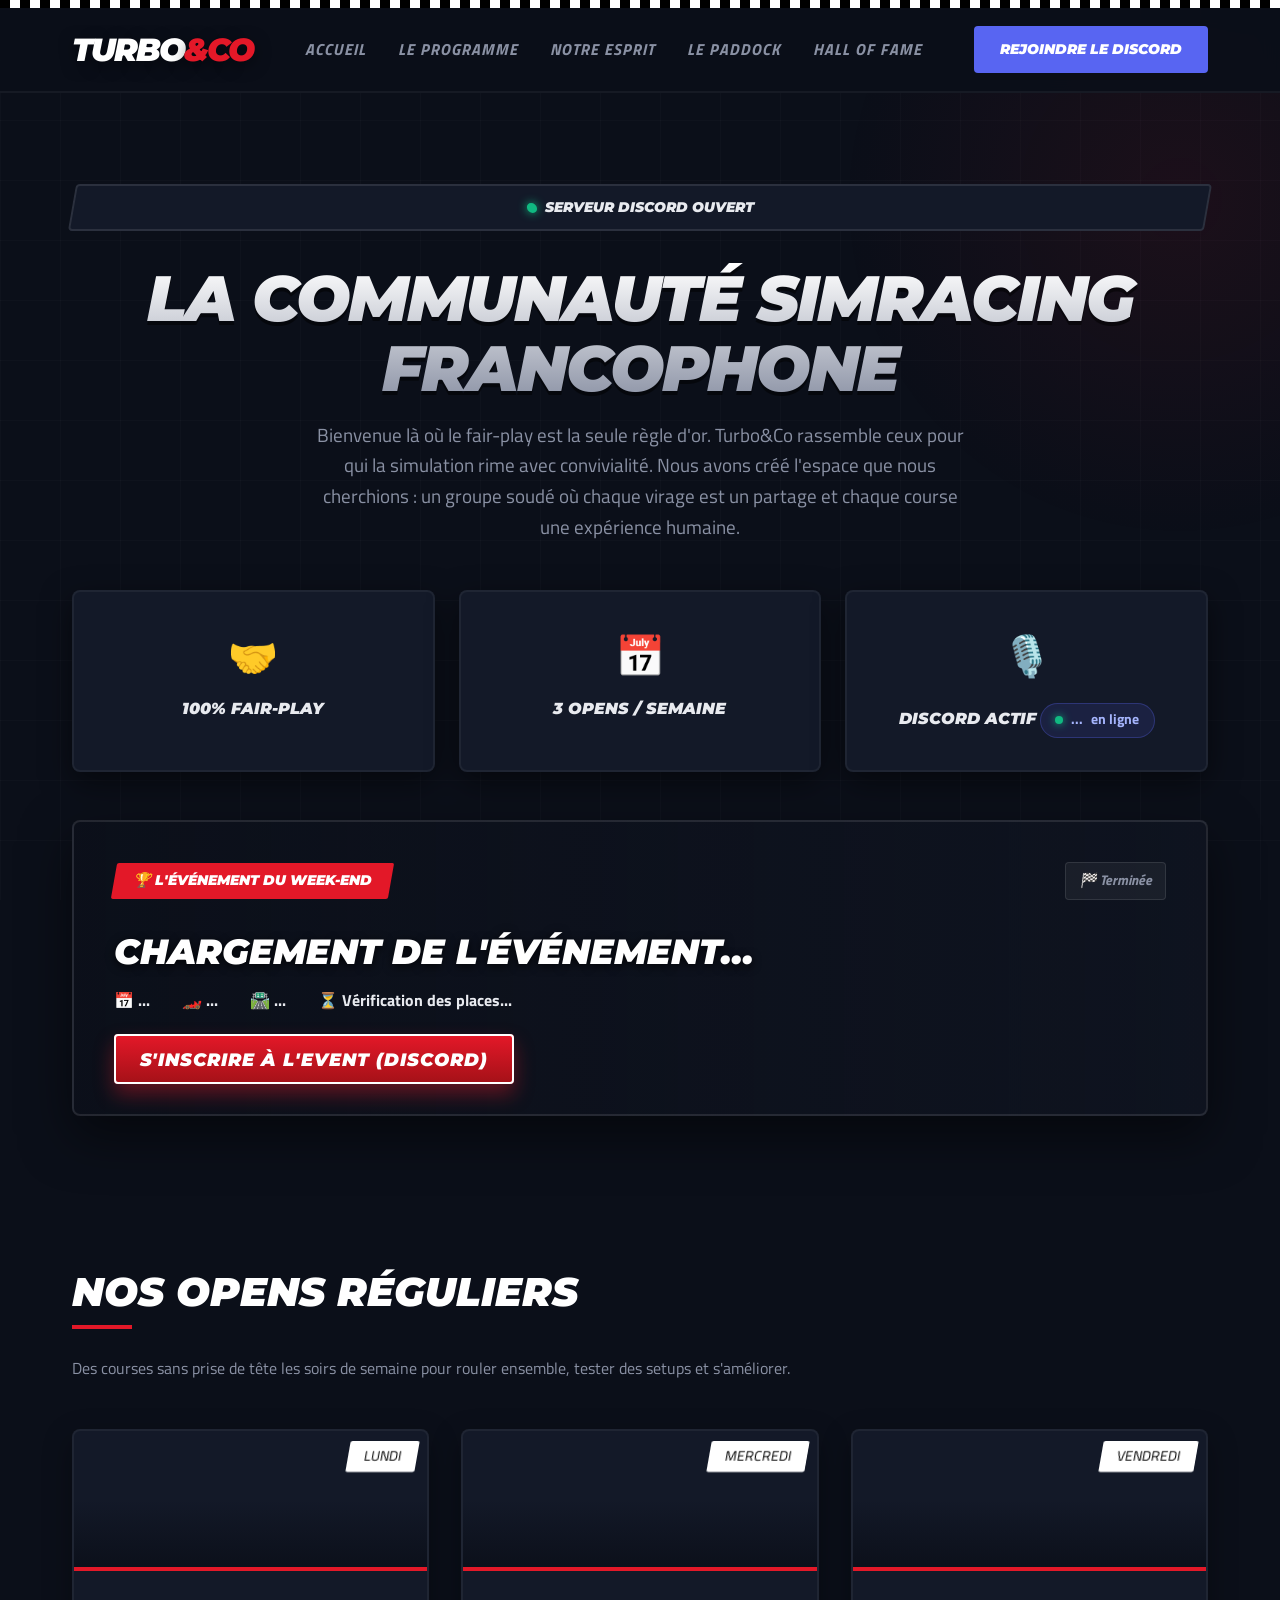
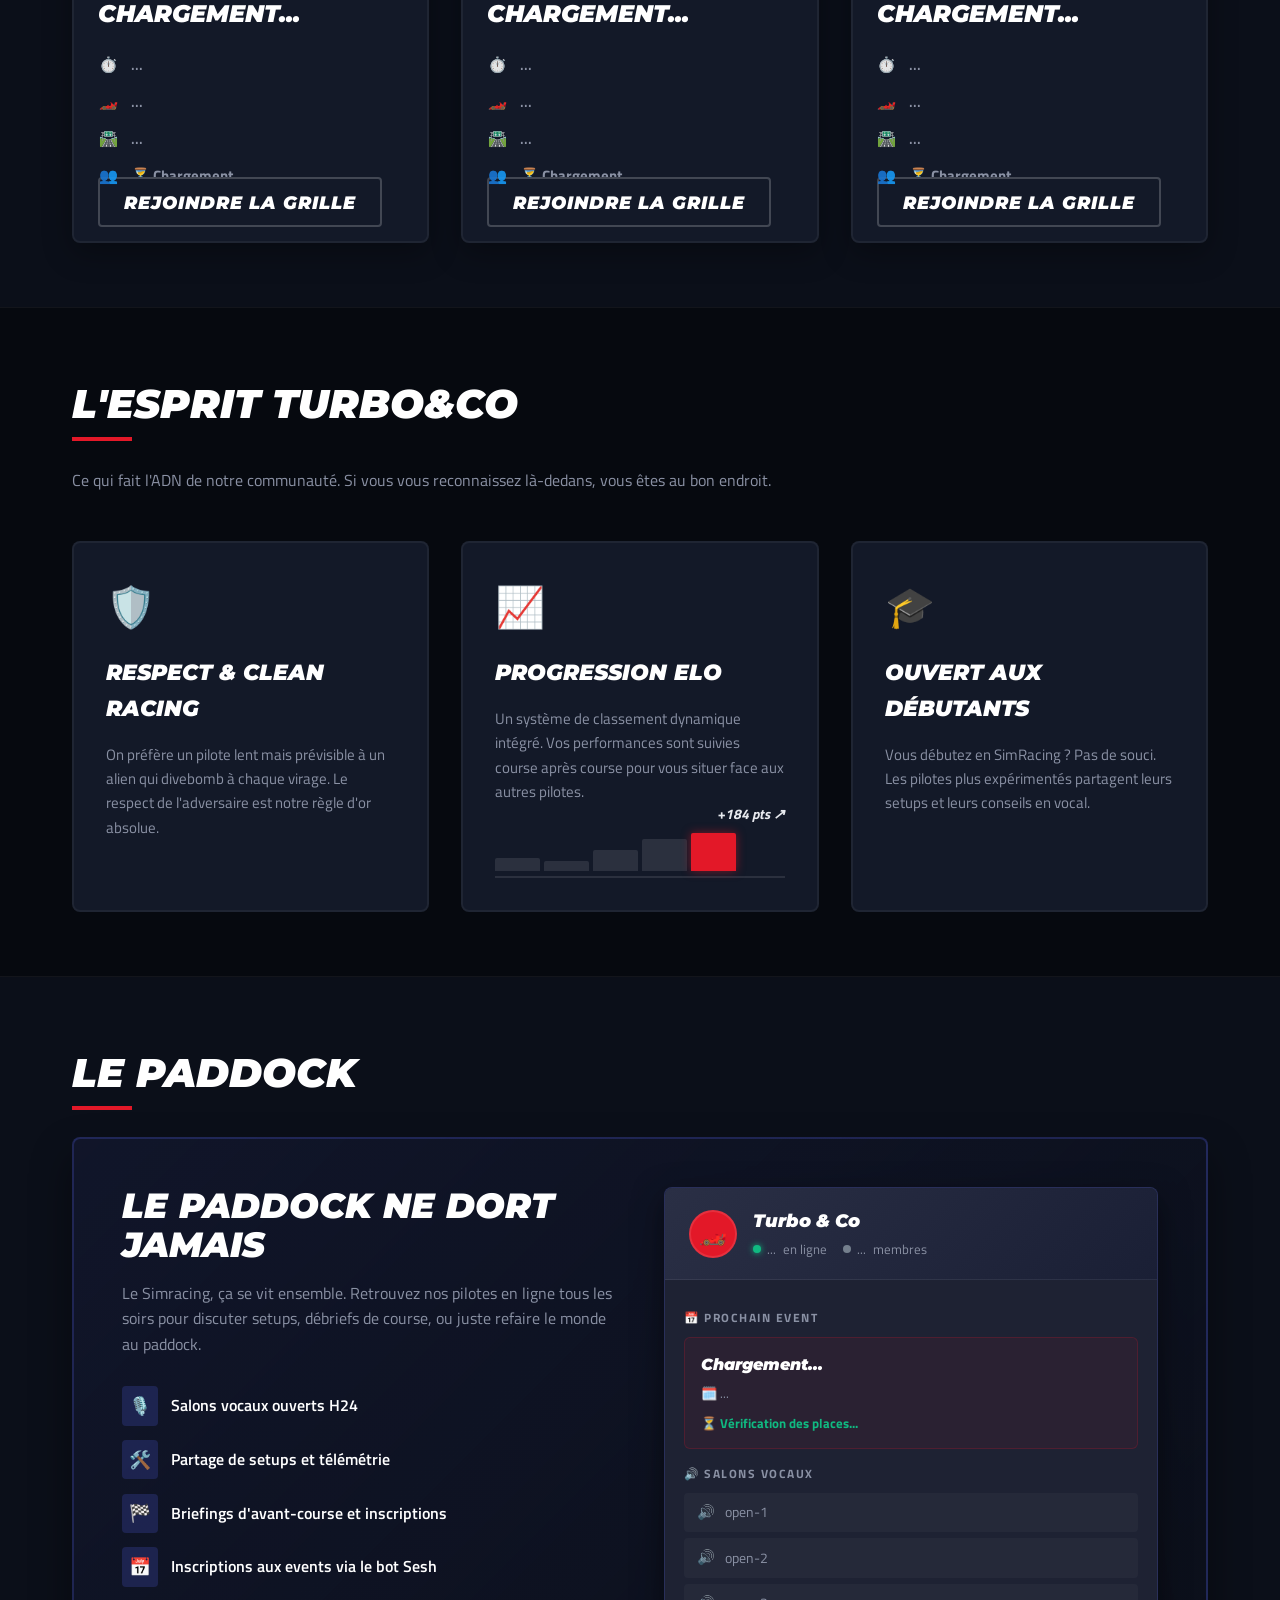
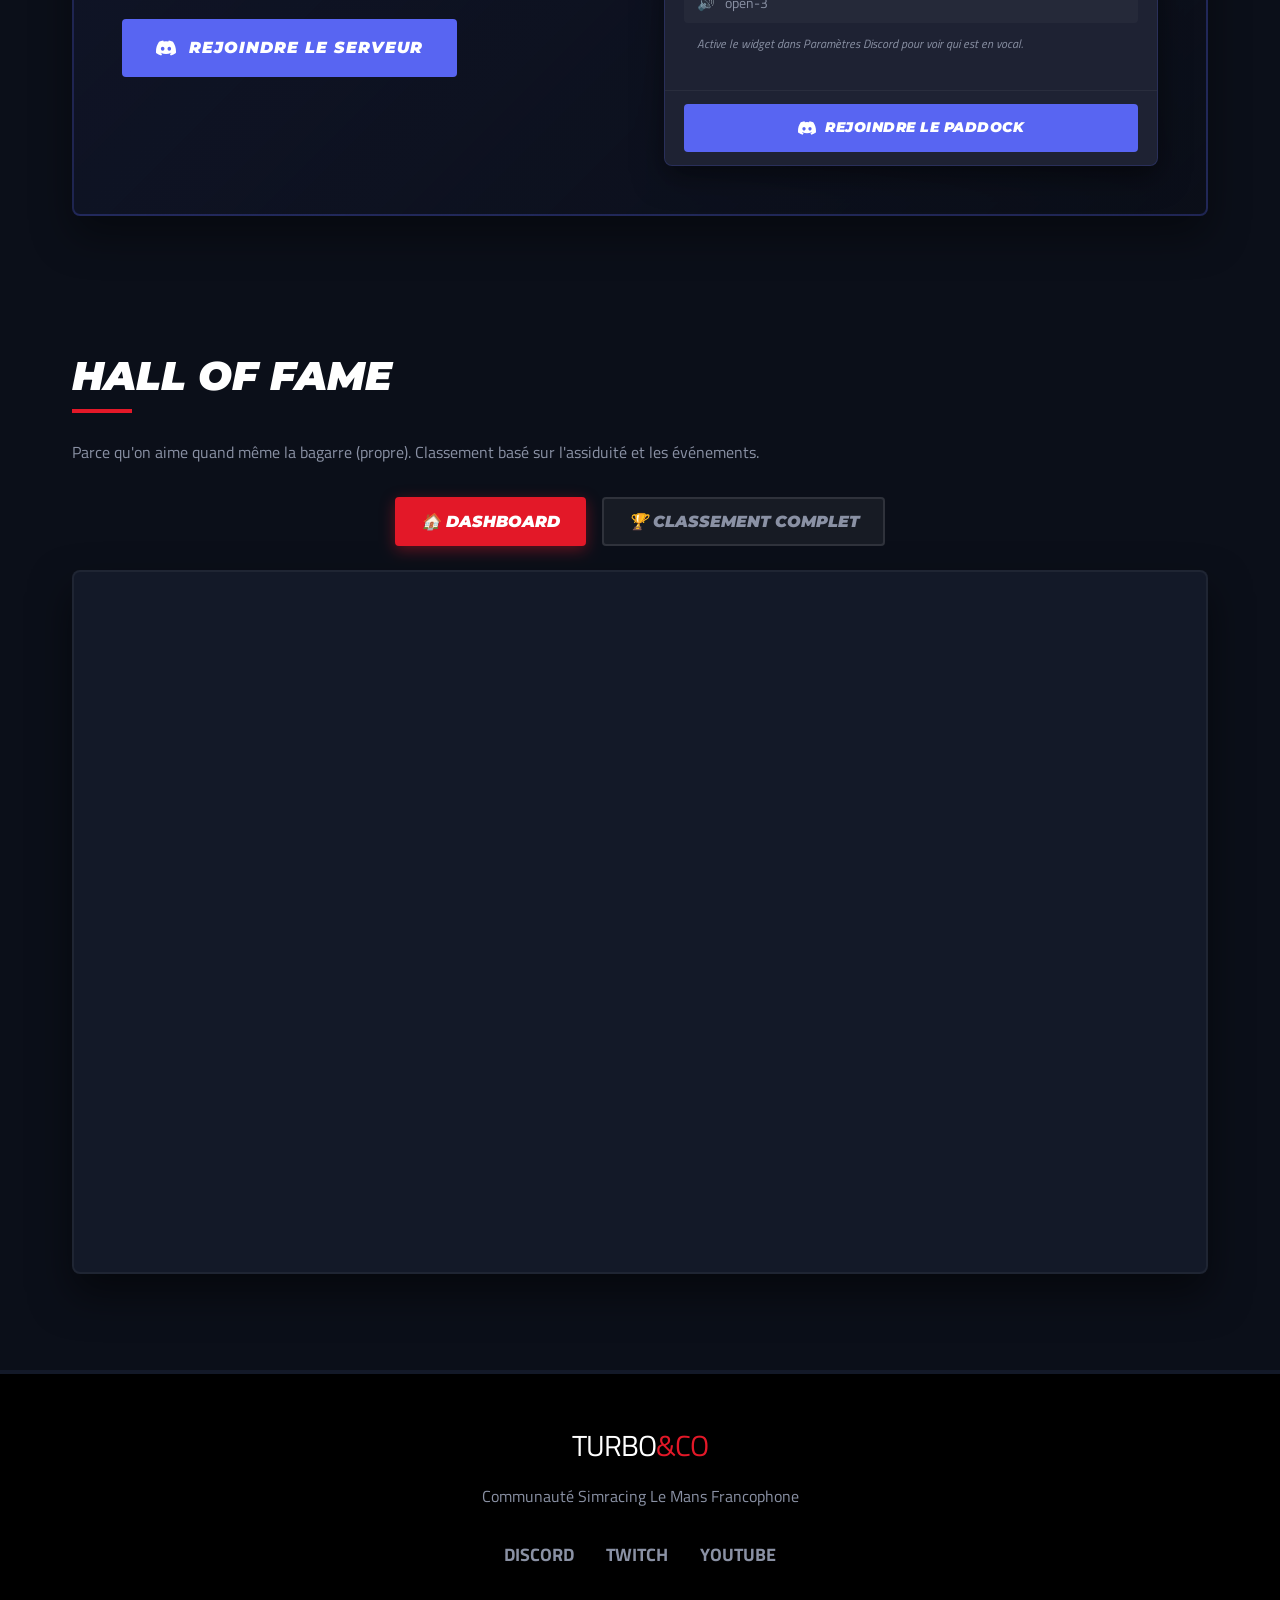
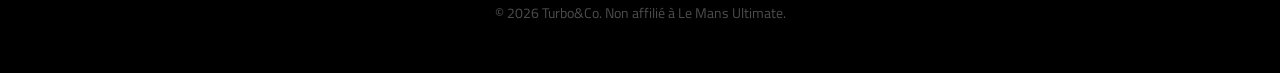
==== commit 101ce8c8: "Update index.html Passage a la V8" ====
--- a/index.html
+++ b/index.html
@@ -7,63 +7,100 @@
     <meta name="keywords" content="Simracing, Racing, Simulation, LMU, Communauté, Fair-play, Open, Assetto Corsa">
     <meta name="author" content="Turbo&Co">
 
-    <!-- TON NOUVEAU TITRE EST LÀ 👇 -->
     <title>Turbo&Co - Communauté Sim-Racing Francophone</title>
 
     <link rel="preconnect" href="https://fonts.googleapis.com">
     <link rel="preconnect" href="https://fonts.gstatic.com" crossorigin>
-    <link href="https://fonts.googleapis.com/css2?family=Titillium+Web:wght@400;600;700;900&display=swap" rel="stylesheet">
+    <!-- Chargement de Montserrat (Titres massifs) et Titillium Web (Textes) -->
+    <link href="https://fonts.googleapis.com/css2?family=Montserrat:ital,wght@0,700;0,900;1,700;1,900&family=Titillium+Web:ital,wght@0,400;0,600;0,700;1,600&display=swap" rel="stylesheet">
 
     <style>
         :root {
-            --racing-red: #E10600;
-            --racing-dark: #0A0A0F;
-            --racing-card: #15151E;
-            --racing-gray: #B0B0C0;
+            /* Palette K-NETTE MOTORSHPORT */
+            --racing-red: #E31828; 
+            --racing-red-dark: #A61118; 
+            --racing-dark: #0B0F19; 
+            --racing-card: #131928; 
+            --racing-gray: #8A91A4; 
+            --silver: #E8EAEF; 
             --gold: #FFD700;
             --success: #10B981;
-            --glass: rgba(21, 21, 30, 0.8);
+            --discord: #5865F2;
+            --glass: rgba(19, 25, 40, 0.85);
         }
 
         * { margin: 0; padding: 0; box-sizing: border-box; }
 
-        body { font-family: 'Titillium Web', sans-serif; background: var(--racing-dark); color: white; overflow-x: hidden; line-height: 1.6; }
+        body { 
+            font-family: 'Titillium Web', sans-serif; 
+            background: var(--racing-dark); 
+            color: white; 
+            overflow-x: hidden; 
+            line-height: 1.6; 
+        }
+
+        /* 폰 Application de la police massive façon K-NETTE */
+        h1, h2, h3, .logo, .btn-action, .btn-discord, .hero-badge, .race-tag, .map-title, .sheet-tab-btn {
+            font-family: 'Montserrat', sans-serif;
+            font-weight: 900;
+            font-style: italic;
+            text-transform: uppercase;
+        }
+
+        /* Damier de course (Checkerboard) tout en haut du site */
+        body::before {
+            content: '';
+            position: fixed;
+            top: 0; left: 0; width: 100%; height: 8px;
+            background-image: 
+                linear-gradient(45deg, #FFF 25%, transparent 25%, transparent 75%, #FFF 75%, #FFF),
+                linear-gradient(45deg, #FFF 25%, transparent 25%, transparent 75%, #FFF 75%, #FFF);
+            background-color: #000;
+            background-position: 0 0, 10px 10px;
+            background-size: 20px 20px;
+            z-index: 9999;
+        }
 
         .bg-grid {
             position: fixed; top: 0; left: 0; width: 100%; height: 100%;
-            background-image: linear-gradient(rgba(225, 6, 0, 0.03) 1px, transparent 1px), linear-gradient(90deg, rgba(225, 6, 0, 0.03) 1px, transparent 1px);
-            background-size: 50px 50px; z-index: -2;
+            background-image: linear-gradient(rgba(255, 255, 255, 0.02) 1px, transparent 1px), linear-gradient(90deg, rgba(255, 255, 255, 0.02) 1px, transparent 1px);
+            background-size: 60px 60px; z-index: -2;
         }
 
         @media (prefers-reduced-motion: no-preference) { .bg-grid { animation: gridMove 60s linear infinite; } }
-        @keyframes gridMove { 0% { transform: translate(0, 0); } 100% { transform: translate(50px, 50px); } }
+        @keyframes gridMove { 0% { transform: translate(0, 0); } 100% { transform: translate(60px, 60px); } }
 
         .glow-red {
-            position: fixed; width: 600px; height: 600px;
-            background: radial-gradient(circle, rgba(225, 6, 0, 0.15) 0%, transparent 70%);
-            top: -200px; right: -200px; z-index: -1; pointer-events: none;
+            position: fixed; width: 800px; height: 800px;
+            background: radial-gradient(circle, rgba(227, 24, 40, 0.08) 0%, transparent 60%);
+            top: -200px; right: -300px; z-index: -1; pointer-events: none;
         }
 
         /* Header */
-        header { position: fixed; top: 0; width: 100%; background: rgba(10, 10, 15, 0.95); backdrop-filter: blur(10px); border-bottom: 1px solid rgba(225, 6, 0, 0.3); z-index: 1000; padding: 1rem 0; }
+        header { position: fixed; top: 8px; width: 100%; background: rgba(11, 15, 25, 0.95); backdrop-filter: blur(10px); border-bottom: 2px solid rgba(255, 255, 255, 0.05); z-index: 1000; padding: 1rem 0; }
         .container { max-width: 1200px; margin: 0 auto; padding: 0 2rem; }
         nav { display: flex; justify-content: space-between; align-items: center; }
 
-        .logo { font-size: 1.8rem; font-weight: 900; letter-spacing: -1px; display: flex; align-items: center; gap: 0.5rem; text-decoration: none; color: white; }
+        .logo { font-size: 2rem; letter-spacing: -2px; text-decoration: none; color: white; text-shadow: 0 4px 15px rgba(0,0,0,0.5); }
         .logo span { color: var(--racing-red); }
-        .logo::before { content: '🏎️'; font-size: 1.5rem; }
 
         .nav-links { display: flex; gap: 2rem; list-style: none; }
-        .nav-links a { color: var(--racing-gray); text-decoration: none; font-weight: 600; font-size: 0.9rem; text-transform: uppercase; letter-spacing: 1px; transition: color 0.3s; }
-        .nav-links a:hover { color: var(--racing-red); }
-
-        .btn-discord { background: #5865F2; color: white; padding: 0.6rem 1.5rem; border-radius: 6px; text-decoration: none; font-weight: 700; font-size: 0.9rem; transition: all 0.3s; border: 2px solid transparent; }
-        .btn-discord:hover { background: transparent; border-color: #5865F2; }
-
-        .btn-action { display: inline-block; background: var(--racing-red); color: white; padding: 0.6rem 1.2rem; border-radius: 6px; text-decoration: none; font-weight: 700; font-size: 0.95rem; transition: all 0.3s ease; text-align: center; border: none; cursor: pointer; }
-        .btn-action:hover { background: #b30500; transform: translateY(-2px); box-shadow: 0 6px 15px rgba(225, 6, 0, 0.4); }
-        .btn-card { width: 100%; margin-top: 1.5rem; background: rgba(225, 6, 0, 0.1); color: var(--racing-red); border: 1px solid rgba(225, 6, 0, 0.3); }
-        .btn-card:hover { background: var(--racing-red); color: white; }
+        .nav-links a { color: var(--racing-gray); text-decoration: none; font-weight: 700; font-style: italic; font-size: 1rem; text-transform: uppercase; letter-spacing: 1px; transition: color 0.3s; }
+        .nav-links a:hover { color: var(--silver); text-shadow: 0 0 10px rgba(255,255,255,0.3); }
+
+        .btn-discord { background: var(--discord); color: white; padding: 0.6rem 1.5rem; border-radius: 4px; text-decoration: none; font-size: 0.9rem; transition: all 0.3s; border: 2px solid transparent; }
+        .btn-discord:hover { background: transparent; border-color: var(--discord); }
+
+        .btn-action { 
+            background: linear-gradient(180deg, var(--racing-red) 0%, var(--racing-red-dark) 100%); 
+            color: white; padding: 0.8rem 1.5rem; border-radius: 4px; text-decoration: none; 
+            font-size: 1.1rem; letter-spacing: 1px; transition: all 0.3s ease; text-align: center; 
+            border: 2px solid white; box-shadow: 0 10px 20px rgba(227, 24, 40, 0.4); cursor: pointer; 
+        }
+        .btn-action:hover { background: white; color: var(--racing-red-dark); border-color: var(--racing-red); transform: translateY(-3px); }
+        
+        .btn-card { width: 100%; margin-top: 1.5rem; background: var(--racing-card); border-color: rgba(255,255,255,0.2); box-shadow: none; color: white;}
+        .btn-card:hover { background: white; color: var(--racing-dark); }
 
         /* Menu Mobile */
         .hamburger { display: none; flex-direction: column; cursor: pointer; gap: 5px; background: none; border: none; padding: 5px; z-index: 1001; }
@@ -74,104 +111,301 @@
 
         @media (max-width: 768px) {
             .hamburger { display: flex; }
-            .nav-links { position: fixed; top: 70px; left: 0; width: 100%; background: rgba(10, 10, 15, 0.98); flex-direction: column; padding: 2rem; gap: 1.5rem; transform: translateY(-150%); transition: transform 0.3s ease-in-out; border-bottom: 2px solid var(--racing-red); }
+            .nav-links { position: fixed; top: 78px; left: 0; width: 100%; background: var(--racing-dark); flex-direction: column; padding: 2rem; gap: 1.5rem; transform: translateY(-150%); transition: transform 0.3s ease-in-out; border-bottom: 4px solid var(--racing-red); }
             .nav-links.active { transform: translateY(0); }
             .btn-discord { display: none; }
         }
 
         /* Hero Section */
-        .hero { margin-top: 100px; padding: 4rem 0; text-align: center; }
-        .hero-badge { display: inline-flex; align-items: center; gap: 0.5rem; background: rgba(225, 6, 0, 0.1); border: 1px solid rgba(225, 6, 0, 0.3); padding: 0.5rem 1rem; border-radius: 50px; font-size: 0.85rem; color: var(--racing-red); font-weight: 600; margin-bottom: 2rem; }
-        .live-dot { width: 8px; height: 8px; background: var(--success); border-radius: 50%; box-shadow: 0 0 10px var(--success); animation: blink 1s infinite; }
+        .hero { margin-top: 120px; padding: 4rem 0; text-align: center; }
+        
+        .hero-badge { 
+            background: var(--racing-card); border: 2px solid rgba(255,255,255,0.1); 
+            padding: 0.6rem 1.5rem; border-radius: 4px; font-size: 0.9rem; 
+            color: var(--silver); margin-bottom: 2rem; transform: skewX(-10deg);
+        }
+        .hero-badge span { transform: skewX(10deg); display: inline-flex; align-items: center; gap: 8px;} 
+        
+        .live-dot { width: 10px; height: 10px; background: var(--success); border-radius: 50%; box-shadow: 0 0 10px var(--success); animation: blink 1s infinite; }
         @keyframes blink { 0%, 100% { opacity: 1; } 50% { opacity: 0.3; } }
 
-        .hero h1 { font-size: 3.5rem; font-weight: 900; margin-bottom: 1rem; background: linear-gradient(135deg, #fff 0%, var(--racing-red) 100%); -webkit-background-clip: text; -webkit-text-fill-color: transparent; line-height: 1.1; }
-        @media (max-width: 768px) { .hero h1 { font-size: 2.2rem; } }
+        .hero h1 { 
+            font-size: 4rem; margin-bottom: 1rem; color: white; letter-spacing: -2px;
+            background: linear-gradient(180deg, #FFFFFF 0%, #8A91A4 100%);
+            -webkit-background-clip: text; -webkit-text-fill-color: transparent; 
+            line-height: 1.1; filter: drop-shadow(0px 4px 0px rgba(0,0,0,0.5));
+        }
+        @media (max-width: 768px) { .hero h1 { font-size: 2.5rem; } }
         .hero p { font-size: 1.2rem; color: var(--racing-gray); max-width: 650px; margin: 0 auto 3rem; }
 
         .stats-grid { display: grid; grid-template-columns: repeat(auto-fit, minmax(200px, 1fr)); gap: 1.5rem; margin: 3rem 0; }
-        .stat-card { background: var(--glass); border: 1px solid rgba(255, 255, 255, 0.1); border-radius: 12px; padding: 2rem; text-align: center; transition: transform 0.3s; }
-        .stat-card:hover { border-color: rgba(225, 6, 0, 0.3); transform: translateY(-5px); }
+        .stat-card { background: var(--racing-card); border: 2px solid rgba(255, 255, 255, 0.05); border-radius: 8px; padding: 2rem; text-align: center; transition: all 0.3s; box-shadow: 0 10px 30px rgba(0,0,0,0.5); }
+        .stat-card:hover { border-color: var(--silver); transform: translateY(-5px); }
         .stat-icon { font-size: 2.5rem; display: block; margin-bottom: 0.5rem; }
-        .stat-label { font-size: 0.95rem; color: var(--racing-gray); font-weight: 600; }
-
-        /* Main Event */
-        .next-race { background: linear-gradient(to right, rgba(10, 10, 15, 0.95) 0%, rgba(10, 10, 15, 0.4) 100%), #15151E; border: 1px solid rgba(225, 6, 0, 0.3); border-radius: 16px; padding: 2rem; margin: 3rem 0; position: relative; overflow: hidden; text-align: left; background-size: cover; background-position: center; }
+        .stat-label { font-family: 'Montserrat', sans-serif; font-size: 1rem; color: var(--silver); font-weight: 900; font-style: italic; text-transform: uppercase;}
+
+        /* Main Event (Weekend Special) */
+        .next-race { 
+            background: linear-gradient(to right, rgba(11, 15, 25, 0.95) 0%, rgba(11, 15, 25, 0.6) 100%), #131928; 
+            border: 2px solid rgba(255, 255, 255, 0.1); border-radius: 8px; padding: 2.5rem; margin: 3rem 0; 
+            position: relative; overflow: hidden; text-align: left; background-size: cover; background-position: center; 
+            box-shadow: 0 20px 50px rgba(0,0,0,0.5);
+        }
         .race-header { display: flex; justify-content: space-between; align-items: center; margin-bottom: 1.5rem; flex-wrap: wrap; gap: 1rem; }
-        .race-tag { background: var(--racing-red); color: white; padding: 0.4rem 1rem; border-radius: 4px; font-weight: 700; font-size: 0.85rem; text-transform: uppercase; }
-        .race-title { font-size: 1.8rem; font-weight: 700; margin-bottom: 0.5rem; text-shadow: 0 2px 10px rgba(0,0,0,0.8); }
-        .race-details { display: flex; gap: 2rem; color: #E5E7EB; font-size: 0.95rem; flex-wrap: wrap; font-weight: 600; align-items: center;}
+        
+        .race-tag { 
+            background: var(--racing-red); color: white; padding: 0.4rem 1.2rem; border-radius: 2px; 
+            font-size: 0.9rem; transform: skewX(-10deg); display: inline-block;
+        }
+        .race-tag span { display: block; transform: skewX(10deg); }
+        .race-title { font-size: 2.2rem; margin-bottom: 0.5rem; color: white; text-shadow: 0 2px 10px rgba(0,0,0,0.8); }
+        .race-details { display: flex; gap: 2rem; color: var(--silver); font-size: 1rem; flex-wrap: wrap; font-weight: 700; align-items: center;}
 
         /* Timer Discret */
         #raceTimer span { display: inline-flex; align-items: center; gap: 8px; }
 
         /* Événements de la semaine */
         .events-section { padding: 2rem 0 4rem; }
-        .section-title { font-size: 2rem; font-weight: 700; margin-bottom: 2rem; display: flex; align-items: center; gap: 1rem; }
-        .section-title::before { content: ''; width: 4px; height: 30px; background: var(--racing-red); border-radius: 2px; }
+        .section-title { font-size: 2.5rem; margin-bottom: 2rem; display: inline-block; position: relative; }
+        .section-title::after { content: ''; position: absolute; bottom: -5px; left: 0; width: 60px; height: 4px; background: var(--racing-red); }
+        
         .events-grid { display: grid; grid-template-columns: repeat(auto-fill, minmax(300px, 1fr)); gap: 2rem; }
         
-        .event-card { background: var(--racing-card); border-radius: 12px; overflow: hidden; border: 1px solid rgba(255, 255, 255, 0.05); transition: transform 0.3s ease, box-shadow 0.3s ease, border-color 0.3s ease; position: relative; }
-        .event-card:hover { transform: translateY(-5px); border-color: rgba(225, 6, 0, 0.5); box-shadow: 0 10px 25px rgba(0, 0, 0, 0.5); }
-        .event-img-container { height: 130px; background-size: cover; background-position: center; position: relative; border-bottom: 3px solid var(--racing-red); }
-        .event-img-container::after { content: ''; position: absolute; bottom: 0; left: 0; right: 0; height: 50%; background: linear-gradient(to top, rgba(10,10,15,0.8), transparent); }
-        .event-day-badge { position: absolute; top: 10px; right: 10px; background: rgba(0,0,0,0.7); backdrop-filter: blur(5px); padding: 0.3rem 0.8rem; border-radius: 50px; font-weight: 700; font-size: 0.85rem; border: 1px solid rgba(255,255,255,0.1); z-index: 2; }
+        .event-card { background: var(--racing-card); border-radius: 8px; overflow: hidden; border: 2px solid rgba(255, 255, 255, 0.05); transition: all 0.3s ease; position: relative; box-shadow: 0 10px 30px rgba(0,0,0,0.3);}
+        .event-card:hover { transform: translateY(-5px); border-color: var(--silver); box-shadow: 0 15px 40px rgba(0, 0, 0, 0.6); }
+        .event-img-container { height: 140px; background-size: cover; background-position: center; position: relative; border-bottom: 4px solid var(--racing-red); }
+        .event-img-container::after { content: ''; position: absolute; bottom: 0; left: 0; right: 0; height: 50%; background: linear-gradient(to top, rgba(11,15,25,0.9), transparent); }
+        
+        .event-day-badge { position: absolute; top: 10px; right: 10px; background: white; color: black; padding: 0.3rem 1rem; border-radius: 2px; font-size: 0.85rem; z-index: 2; transform: skewX(-10deg);}
         
         .event-body { padding: 1.5rem; }
-        .event-title-card { font-size: 1.3rem; font-weight: 700; color: white; margin-bottom: 1.2rem; }
-        .event-info-list { display: flex; flex-direction: column; gap: 0.6rem; }
-        .event-info-row { display: flex; align-items: center; gap: 0.8rem; color: var(--racing-gray); font-size: 0.95rem; }
+        .event-title-card { font-size: 1.5rem; color: white; margin-bottom: 1.2rem; }
+        .event-info-list { display: flex; flex-direction: column; gap: 0.8rem; }
+        .event-info-row { display: flex; align-items: center; gap: 0.8rem; color: var(--racing-gray); font-size: 0.95rem; font-weight: 600;}
         .event-icon { width: 20px; text-align: center; opacity: 0.9; }
 
         /* Charte / Règles */
-        .features { padding: 4rem 0; background: rgba(0, 0, 0, 0.3); }
+        .features { padding: 4rem 0; background: rgba(0, 0, 0, 0.4); border-top: 1px solid rgba(255,255,255,0.05); border-bottom: 1px solid rgba(255,255,255,0.05);}
         .features-grid { display: grid; grid-template-columns: repeat(auto-fit, minmax(300px, 1fr)); gap: 2rem; }
-        .feature-card { background: var(--glass); border: 1px solid rgba(255, 255, 255, 0.05); border-radius: 12px; padding: 2rem; transition: all 0.3s; }
-        .feature-card:hover { border-color: rgba(225, 6, 0, 0.3); }
+        .feature-card { background: var(--racing-card); border: 2px solid rgba(255, 255, 255, 0.05); border-radius: 8px; padding: 2rem; transition: all 0.3s; }
+        .feature-card:hover { border-color: rgba(255,255,255,0.2); }
         .feature-icon { font-size: 2.5rem; margin-bottom: 1rem; }
-        .feature-card h3 { font-size: 1.3rem; margin-bottom: 1rem; }
+        .feature-card h3 { font-size: 1.4rem; margin-bottom: 1rem; color: white;}
         .feature-card p { color: var(--racing-gray); font-size: 0.95rem; }
 
-        /* Graphique Sparkline ELO (CSS) */
-        .elo-sparkline {
-            display: flex; align-items: flex-end; height: 50px; gap: 4px;
-            margin-top: 1.5rem; padding-bottom: 5px;
-            border-bottom: 2px solid rgba(255, 255, 255, 0.1); position: relative;
-        }
-        .spark-bar {
-            flex: 1; background: rgba(255, 255, 255, 0.1);
-            border-radius: 2px 2px 0 0; transition: height 1s ease;
-        }
+        /* Graphique Sparkline ELO */
+        .elo-sparkline { display: flex; align-items: flex-end; height: 50px; gap: 4px; margin-top: 1.5rem; padding-bottom: 5px; border-bottom: 2px solid rgba(255, 255, 255, 0.1); position: relative; }
+        .spark-bar { flex: 1; background: rgba(255, 255, 255, 0.1); border-radius: 2px 2px 0 0; transition: height 1s ease; }
         .spark-bar:nth-child(1) { height: 20%; }
         .spark-bar:nth-child(2) { height: 30%; }
         .spark-bar:nth-child(3) { height: 25%; }
         .spark-bar:nth-child(4) { height: 50%; }
         .spark-bar:nth-child(5) { height: 75%; }
-        .spark-bar:nth-child(6) { height: 90%; background: var(--success); box-shadow: 0 0 10px rgba(16, 185, 129, 0.3); }
-        .elo-trend { position: absolute; top: -25px; right: 0; color: var(--success); font-weight: bold; font-size: 0.9rem; }
-
+        .spark-bar:nth-child(6) { height: 90%; background: var(--racing-red); box-shadow: 0 0 10px rgba(227, 24, 40, 0.5); }
+        .elo-trend { position: absolute; top: -25px; right: 0; color: var(--silver); font-weight: 900; font-style: italic; font-size: 0.9rem; }
+
+        /* ============================================================
+           SECTION DISCORD — LE PADDOCK
+        ============================================================ */
+        .discord-section { padding: 4rem 0; }
+
+        /* Compteur hero dynamique */
+        .discord-live-count {
+            display: inline-flex; align-items: center; gap: 0.5rem;
+            background: rgba(88, 101, 242, 0.12);
+            border: 1px solid rgba(88, 101, 242, 0.3);
+            padding: 0.35rem 0.9rem; border-radius: 50px;
+            font-size: 0.85rem; font-weight: 700;
+            font-family: 'Titillium Web', sans-serif;
+            font-style: normal; text-transform: none;
+            margin-top: 0.4rem; color: #a5b4fc;
+        }
+        .discord-live-count .dot-online {
+            width: 8px; height: 8px; background: var(--success);
+            border-radius: 50%; box-shadow: 0 0 8px var(--success);
+            animation: blink 1.2s infinite; flex-shrink: 0;
+        }
+
+        /* Bannière principale */
+        .discord-banner {
+            background: linear-gradient(135deg, rgba(88, 101, 242, 0.08) 0%, rgba(11, 15, 25, 0.9) 100%);
+            border: 2px solid rgba(88, 101, 242, 0.25);
+            border-radius: 8px;
+            display: grid; grid-template-columns: 1fr 1fr;
+            gap: 3rem; padding: 3rem; align-items: start;
+            box-shadow: 0 20px 40px rgba(0, 0, 0, 0.4);
+        }
+        @media (max-width: 900px) { .discord-banner { grid-template-columns: 1fr; padding: 2rem; gap: 2rem; } }
+
+        .discord-info h2 { font-size: 2.2rem; margin-bottom: 1rem; color: white; line-height: 1.1; }
+        @media (max-width: 768px) { .discord-info h2 { font-size: 1.7rem; } }
+        .discord-info > p { color: var(--racing-gray); font-size: 1rem; margin-bottom: 1.8rem; }
+
+        .discord-features { list-style: none; margin-bottom: 2rem; }
+        .discord-features li {
+            margin-bottom: 0.9rem; font-size: 1rem;
+            display: flex; align-items: center; gap: 0.8rem;
+            font-weight: 600; color: white;
+            font-family: 'Titillium Web', sans-serif;
+            font-style: normal; text-transform: none;
+        }
+        .discord-features li span {
+            background: rgba(88, 101, 242, 0.2); padding: 0.35rem 0.45rem;
+            border-radius: 4px; font-size: 1.1rem; flex-shrink: 0;
+        }
+
+        .btn-discord-large {
+            display: inline-flex; align-items: center; justify-content: center; gap: 0.8rem;
+            background: var(--discord); color: white; padding: 0.9rem 2rem; border-radius: 4px;
+            font-family: 'Montserrat', sans-serif; font-weight: 900; font-style: italic;
+            font-size: 1rem; text-transform: uppercase; letter-spacing: 1px;
+            text-decoration: none; transition: all 0.3s; border: 2px solid transparent;
+        }
+        .btn-discord-large:hover {
+            background: transparent; border-color: var(--discord); color: white;
+            transform: translateY(-3px); box-shadow: 0 10px 25px rgba(88, 101, 242, 0.3);
+        }
+
+        /* ── Widget custom (remplace l'iframe) ── */
+        .discord-custom-widget {
+            background: #1e2233; border-radius: 8px;
+            border: 1px solid rgba(88, 101, 242, 0.2);
+            overflow: hidden;
+            box-shadow: 0 10px 30px rgba(0,0,0,0.5);
+        }
+
+        /* Header widget */
+        .dcw-header {
+            background: linear-gradient(135deg, #2a2f45 0%, #1a1f35 100%);
+            padding: 1.2rem 1.5rem;
+            display: flex; align-items: center; gap: 1rem;
+            border-bottom: 1px solid rgba(255,255,255,0.06);
+        }
+        .dcw-avatar {
+            width: 48px; height: 48px; border-radius: 50%;
+            background: var(--racing-red);
+            display: flex; align-items: center; justify-content: center;
+            font-size: 1.4rem; flex-shrink: 0;
+            border: 2px solid rgba(255,255,255,0.1);
+        }
+        .dcw-server-name {
+            font-family: 'Montserrat', sans-serif; font-weight: 900;
+            font-style: italic; font-size: 1.1rem; color: white;
+        }
+        .dcw-counts {
+            margin-top: 0.2rem;
+            display: flex; gap: 1rem; font-size: 0.82rem;
+            font-family: 'Titillium Web', sans-serif; font-style: normal;
+        }
+        .dcw-count-item { display: flex; align-items: center; gap: 0.4rem; color: var(--racing-gray); }
+        .dcw-dot { width: 8px; height: 8px; border-radius: 50%; flex-shrink: 0; }
+        .dcw-dot--online { background: var(--success); box-shadow: 0 0 6px var(--success); }
+        .dcw-dot--members { background: #747f8d; }
+
+        /* Body widget */
+        .dcw-body { padding: 1rem 1.2rem; }
+
+        .dcw-section-label {
+            font-size: 0.72rem; font-weight: 700; letter-spacing: 1.5px;
+            text-transform: uppercase; color: var(--racing-gray);
+            font-family: 'Titillium Web', sans-serif; font-style: normal;
+            margin-bottom: 0.6rem; margin-top: 0.8rem;
+        }
+
+        /* Vocal channels */
+        .dcw-voice-list { display: flex; flex-direction: column; gap: 0.4rem; margin-bottom: 1rem; }
+
+        .dcw-voice-channel {
+            background: rgba(255,255,255,0.03);
+            border-radius: 4px; padding: 0.5rem 0.8rem;
+            display: flex; align-items: center; gap: 0.6rem;
+            font-size: 0.88rem; color: var(--racing-gray);
+            font-family: 'Titillium Web', sans-serif; font-style: normal;
+            transition: background 0.2s;
+        }
+        .dcw-voice-channel.has-users {
+            background: rgba(16, 185, 129, 0.08);
+            border: 1px solid rgba(16, 185, 129, 0.2);
+            color: white;
+        }
+        .dcw-voice-icon { font-size: 0.9rem; opacity: 0.6; }
+        .dcw-voice-channel.has-users .dcw-voice-icon { opacity: 1; }
+        .dcw-voice-users { margin-left: auto; display: flex; gap: 0.3rem; align-items: center; }
+        .dcw-user-avatar {
+            width: 20px; height: 20px; border-radius: 50%;
+            background: #5865F2; font-size: 0.6rem;
+            display: flex; align-items: center; justify-content: center;
+            border: 1px solid rgba(255,255,255,0.1); color: white; font-weight: 700;
+        }
+        .dcw-user-count-badge {
+            font-size: 0.75rem; color: var(--success);
+            font-weight: 700; background: rgba(16,185,129,0.15);
+            padding: 0.1rem 0.4rem; border-radius: 50px;
+        }
+
+        /* Prochain event Sesh */
+        .dcw-next-event {
+            background: rgba(227, 24, 40, 0.06);
+            border: 1px solid rgba(227, 24, 40, 0.2);
+            border-radius: 6px; padding: 0.9rem 1rem;
+            margin-bottom: 1rem;
+        }
+        .dcw-event-title {
+            font-family: 'Montserrat', sans-serif; font-weight: 900;
+            font-style: italic; font-size: 1rem; color: white; margin-bottom: 0.3rem;
+        }
+        .dcw-event-meta { font-size: 0.82rem; color: var(--racing-gray); font-style: normal; }
+        .dcw-event-attendees {
+            display: flex; gap: 1rem; margin-top: 0.6rem; font-size: 0.8rem;
+        }
+        .dcw-att-yes { color: var(--success); font-weight: 700; }
+        .dcw-att-maybe { color: var(--gold); font-weight: 700; }
+        .dcw-att-no { color: var(--racing-gray); }
+
+        /* Footer widget */
+        .dcw-footer {
+            padding: 0.8rem 1.2rem;
+            border-top: 1px solid rgba(255,255,255,0.05);
+            display: flex; justify-content: center;
+        }
+        .dcw-join-btn {
+            display: flex; align-items: center; justify-content: center; gap: 0.6rem;
+            background: var(--discord); color: white; padding: 0.65rem 1.5rem;
+            border-radius: 4px; font-family: 'Montserrat', sans-serif;
+            font-weight: 900; font-style: italic; font-size: 0.9rem;
+            text-transform: uppercase; letter-spacing: 0.5px;
+            text-decoration: none; transition: all 0.3s; border: 2px solid transparent;
+            width: 100%;
+        }
+        .dcw-join-btn:hover { background: transparent; border-color: var(--discord); }
+        
         /* Classement & Iframe */
         .classement-section { padding: 4rem 0; }
         .sheet-tabs { display: flex; gap: 1rem; margin-bottom: 1.5rem; flex-wrap: wrap; justify-content: center; }
         .sheet-tab-btn {
-            background: rgba(255, 255, 255, 0.05); border: 1px solid rgba(255, 255, 255, 0.1);
-            color: var(--racing-gray); padding: 0.8rem 1.5rem; border-radius: 8px;
-            font-family: inherit; font-weight: 700; font-size: 0.95rem; cursor: pointer; transition: all 0.3s ease;
-        }
-        .sheet-tab-btn:hover { background: rgba(225, 6, 0, 0.1); color: white; }
-        .sheet-tab-btn.active { background: var(--racing-red); color: white; border-color: var(--racing-red); box-shadow: 0 4px 15px rgba(225, 6, 0, 0.3); }
-
-        .sheet-container { background: var(--racing-card); border-radius: 12px; border: 1px solid rgba(255, 255, 255, 0.1); overflow: hidden; box-shadow: 0 20px 40px rgba(0, 0, 0, 0.5); -webkit-overflow-scrolling: touch; }
-        .sheet-iframe { width: 100%; height: 700px; border: none; display: block; border-radius: 12px; }
+            background: rgba(255, 255, 255, 0.05); border: 2px solid rgba(255, 255, 255, 0.1);
+            color: var(--racing-gray); padding: 0.8rem 1.5rem; border-radius: 4px;
+            cursor: pointer; transition: all 0.3s ease; font-size: 1rem;
+        }
+        .sheet-tab-btn:hover { background: rgba(225, 24, 40, 0.1); color: white; }
+        .sheet-tab-btn.active { background: var(--racing-red); color: white; border-color: var(--racing-red); box-shadow: 0 4px 15px rgba(227, 24, 40, 0.4); }
+
+        .sheet-container { background: var(--racing-card); border-radius: 8px; border: 2px solid rgba(255, 255, 255, 0.05); overflow: hidden; box-shadow: 0 20px 40px rgba(0, 0, 0, 0.5); -webkit-overflow-scrolling: touch; }
+        .sheet-iframe { width: 100%; height: 700px; border: none; display: block; border-radius: 8px; }
 
         /* Footer */
-        footer { background: var(--racing-card); border-top: 1px solid rgba(255, 255, 255, 0.1); padding: 3rem 0; text-align: center; margin-top: 2rem; }
-        .footer-logo { font-size: 1.5rem; font-weight: 900; margin-bottom: 1rem; }
+        footer { background: #000000; border-top: 4px solid var(--racing-card); padding: 3rem 0; text-align: center; margin-top: 2rem; }
+        .footer-logo { font-size: 1.8rem; margin-bottom: 1rem; letter-spacing: -1px; }
         .footer-logo span { color: var(--racing-red); }
         .social-links { display: flex; justify-content: center; gap: 2rem; margin: 2rem 0; flex-wrap: wrap; }
-        .social-links a { color: var(--racing-gray); text-decoration: none; font-size: 1.1rem; transition: color 0.3s; }
-        .social-links a:hover { color: var(--racing-red); }
-        .copyright { color: #666; font-size: 0.9rem; margin-top: 1rem; }
+        .social-links a { color: var(--racing-gray); text-decoration: none; font-weight: 700; font-size: 1.1rem; text-transform: uppercase; transition: color 0.3s; }
+        .social-links a:hover { color: var(--silver); }
+        .copyright { color: rgba(255,255,255,0.3); font-size: 0.9rem; margin-top: 1rem; }
+
+        @media (max-width: 768px) {
+            .category-card { flex-direction: column; text-align: center; }
+            .channel-tags { justify-content: center; }
+        }
     </style>
 </head>
 <body>
@@ -189,11 +423,10 @@
                     <li><a href="#accueil">Accueil</a></li>
                     <li><a href="#programme">Le Programme</a></li>
                     <li><a href="#charte">Notre Esprit</a></li>
+                    <li><a href="#communaute">Le Paddock</a></li>
                     <li><a href="#classement">Hall of Fame</a></li>
-                    <!-- Ajout du lien vers le nouvel espace pilote -->
-                    <li><a href="#profil-pilote">Espace Pilote</a></li>
                 </ul>
-                <a href="https://discord.gg/ZJU3r4JP48" class="btn-discord" target="_blank">Rejoindre le Discord</a>
+                <a href="https://discord.gg/dREZzRbHKG" class="btn-discord" target="_blank">Rejoindre le Discord</a>
             </nav>
         </div>
     </header>
@@ -202,7 +435,7 @@
         <!-- HERO -->
         <section class="hero" id="accueil">
             <div class="container">
-                <div class="hero-badge"><span class="live-dot"></span> Serveur Discord Ouvert</div>
+                <div class="hero-badge"><span><span class="live-dot"></span> Serveur Discord Ouvert</span></div>
                 <h1>LA COMMUNAUTÉ SIMRACING<br>FRANCOPHONE</h1>
                 <p>Bienvenue là où le fair-play est la seule règle d'or. Turbo&Co rassemble ceux pour qui la simulation rime avec convivialité. Nous avons créé l'espace que nous cherchions : un groupe soudé où chaque virage est un partage et chaque course une expérience humaine.</p>
 
@@ -215,21 +448,24 @@
                         <span class="stat-icon">📅</span>
                         <span class="stat-label">3 Opens / Semaine</span>
                     </article>
-                    </article>
                     <article class="stat-card">
                         <span class="stat-icon">🎙️</span>
                         <span class="stat-label">Discord Actif</span>
+                        <div class="discord-live-count" id="heroMemberCount">
+                            <span class="dot-online"></span>
+                            <span id="heroOnlineCount">...</span> en ligne
+                        </div>
                     </article>
                 </div>
 
                 <!-- MAIN EVENT (WEEKEND SPECIAL) -->
                 <div class="next-race" id="img-weekend_special">
                     <div class="race-header">
-                        <span class="race-tag">🏆 L'Événement du Week-end</span>
+                        <span class="race-tag"><span>🏆 L'Événement du Week-end</span></span>
                         <div id="raceTimer"></div>
                     </div>
                     <h2 class="race-title" id="title-weekend_special">Chargement de l'événement...</h2>
-                    
+
                     <div class="race-details">
                         <span>📅 <span id="time-weekend_special">...</span></span>
                         <span>🏎️ <span id="cat-weekend_special">...</span></span>
@@ -237,7 +473,7 @@
                         <span id="status-weekend_special" style="font-weight: bold;">⏳ Vérification des places...</span>
                     </div>
 
-                    <div style="margin-top: 1.5rem;">
+                    <div style="margin-top: 2rem;">
                         <a id="link-weekend_special" href="https://discord.gg/dREZzRbHKG" class="btn-action" target="_blank">S'inscrire à l'Event (Discord)</a>
                     </div>
                 </div>
@@ -249,7 +485,7 @@
             <div class="container">
                 <h2 class="section-title">Nos Opens Réguliers</h2>
                 <p style="color: var(--racing-gray); margin-bottom: 3rem;">Des courses sans prise de tête les soirs de semaine pour rouler ensemble, tester des setups et s'améliorer.</p>
-                
+
                 <div class="events-grid">
                     <!-- LUNDI -->
                     <article class="event-card" id="card-monday_open">
@@ -267,7 +503,7 @@
                                     <span id="status-monday_open" style="font-weight: 700;">⏳ Chargement...</span>
                                 </div>
                             </div>
-                            <a id="link-monday_open" href="https://discord.gg/ZBwJseDKCv" class="btn-action btn-card" target="_blank">Rejoindre la grille</a>
+                            <a id="link-monday_open" href="https://discord.gg/dREZzRbHKG" class="btn-action btn-card" target="_blank">Rejoindre la grille</a>
                         </div>
                     </article>
 
@@ -287,7 +523,7 @@
                                     <span id="status-wednesday_sprint" style="font-weight: 700;">⏳ Chargement...</span>
                                 </div>
                             </div>
-                            <a id="link-wednesday_sprint" href="https://discord.gg/fPP3UxA8QF" class="btn-action btn-card" target="_blank">Rejoindre la grille</a>
+                            <a id="link-wednesday_sprint" href="https://discord.gg/dREZzRbHKG" class="btn-action btn-card" target="_blank">Rejoindre la grille</a>
                         </div>
                     </article>
 
@@ -307,7 +543,7 @@
                                     <span id="status-friday_fun" style="font-weight: 700;">⏳ Chargement...</span>
                                 </div>
                             </div>
-                            <a id="link-friday_fun" href="https://discord.gg/sXVXQVxKN8" class="btn-action btn-card" target="_blank">Rejoindre la grille</a>
+                            <a id="link-friday_fun" href="https://discord.gg/dREZzRbHKG" class="btn-action btn-card" target="_blank">Rejoindre la grille</a>
                         </div>
                     </article>
                 </div>
@@ -351,141 +587,90 @@
             </div>
         </section>
 
-        <!-- NOUVEL ONGLET : ESPACE PILOTE / STATS -->
-        <!--
-        =============================================================================
-        EXPLICATIONS POUR LE FUTUR : COMMENT RENDRE CE TABLEAU DE BORD DYNAMIQUE ?
-        =============================================================================
-        Ce bloc HTML est une maquette "en dur" (Statique).
-        Dans un futur proche, tu pourrais très bien ajouter cet "Espace Pilote" sur ton 
-        site web, sans changer de serveur, sans payer un centime, juste en exploitant 
-        la data que ton Google Sheets accumule silencieusement de semaine en semaine !
-
-        VOICI COMMENT TU FERAIS :
-        1. Tu crées un fichier CSV de ton onglet `📈 HISTORIQUE ELO` (comme on l'a 
-           fait pour les inscriptions).
-        2. Tu ajoutes un petit champ de recherche HTML ici : 
-           <input type="text" id="searchDriver" placeholder="Entrez votre pseudo...">
-        3. En JavaScript (avec un `fetch()`), tu scannes les 13 colonnes de ton CSV 
-           pour isoler uniquement les lignes qui contiennent le pseudo tapé.
-        4. Le code calcule à la volée :
-           - Victoires = Lignes où la colonne 4 (Position) vaut 1
-           - ELO Actuel = Valeur de la colonne 6 de sa toute dernière ligne
-           - Moyenne Incidents = Somme de la colonne 9 divisée par le nb de courses
-        5. Tu injectes ces variables dans les balises <span> ci-dessous via leurs ID !
-        =============================================================================
-        -->
-        <section class="features" id="profil-pilote">
+        <!-- SECTION COMMUNAUTÉ DISCORD (LE PADDOCK) -->
+        <section class="discord-section" id="communaute">
             <div class="container">
-                <h2 class="section-title">Espace Pilote (Aperçu)</h2>
-                <p style="color: var(--racing-gray); margin-bottom: 2rem;">
-                    Dans un futur proche,je pourrais très bien ajouter cet "Espace Pilote" sur le site , en exploitant la data que ton Google Sheets accumule de semaine en semaine !
-                </p>
-
-                <!-- En-tête du profil -->
-                <div style="background: linear-gradient(135deg, rgba(225, 6, 0, 0.15) 0%, rgba(21, 21, 30, 0.9) 100%); border: 1px solid rgba(225, 6, 0, 0.3); border-radius: 12px; padding: 2rem; display: flex; flex-wrap: wrap; justify-content: space-between; align-items: center; gap: 2rem;">
-                    
-                    <div style="display: flex; align-items: center; gap: 1.5rem;">
-                        <div style="width: 80px; height: 80px; background: var(--racing-dark); border: 2px solid var(--racing-red); border-radius: 50%; display: flex; align-items: center; justify-content: center; font-size: 2rem;">
-                            🏁
+                <h2 class="section-title">Le Paddock</h2>
+
+                <div class="discord-banner">
+                    <!-- COLONNE GAUCHE : texte + CTA -->
+                    <div class="discord-info">
+                        <h2>LE PADDOCK NE DORT JAMAIS</h2>
+                        <p>Le Simracing, ça se vit ensemble. Retrouvez nos pilotes en ligne tous les soirs pour discuter setups, débriefs de course, ou juste refaire le monde au paddock.</p>
+
+                        <ul class="discord-features">
+                            <li><span>🎙️</span> Salons vocaux ouverts H24</li>
+                            <li><span>🛠️</span> Partage de setups et télémétrie</li>
+                            <li><span>🏁</span> Briefings d'avant-course et inscriptions</li>
+                            <li><span>📅</span> Inscriptions aux events via le bot Sesh</li>
+                        </ul>
+
+                        <a href="https://discord.gg/dREZzRbHKG" target="_blank" rel="noopener" class="btn-discord-large">
+                            <svg width="20" height="20" viewBox="0 0 127.14 96.36" fill="currentColor" aria-hidden="true">
+                                <path d="M107.7,8.07A105.15,105.15,0,0,0,81.47,0a72.06,72.06,0,0,0-3.36,6.83A97.68,97.68,0,0,0,49,6.83,72.37,72.37,0,0,0,45.64,0,105.89,105.89,0,0,0,19.39,8.09C2.79,32.65-1.71,56.6.54,80.21h0A105.73,105.73,0,0,0,32.71,96.36,77.7,77.7,0,0,0,39.6,85.25a68.42,68.42,0,0,1-10.85-5.18c.91-.66,1.8-1.34,2.66-2a75.57,75.57,0,0,0,64.32,0c.87.71,1.76,1.39,2.66,2a68.68,68.68,0,0,1-10.87,5.19,77,77,0,0,0,6.89,11.1A105.25,105.25,0,0,0,126.6,80.22h0C129.24,52.84,122.09,29.11,107.7,8.07ZM42.45,65.69C36.18,65.69,31,60,31,53s5-12.74,11.43-12.74S54,46,53.89,53,48.84,65.69,42.45,65.69Zm42.24,0C78.41,65.69,73.31,60,73.31,53s5-12.74,11.43-12.74S96.1,46,96,53,91,65.69,84.69,65.69Z"/>
+                            </svg>
+                            Rejoindre le Serveur
+                        </a>
+                    </div>
+
+                    <!-- COLONNE DROITE : widget custom -->
+                    <div class="discord-custom-widget" id="discordWidget">
+
+                        <!-- Header -->
+                        <div class="dcw-header">
+                            <div class="dcw-avatar">🏎️</div>
+                            <div>
+                                <div class="dcw-server-name">Turbo &amp; Co</div>
+                                <div class="dcw-counts">
+                                    <span class="dcw-count-item">
+                                        <span class="dcw-dot dcw-dot--online"></span>
+                                        <span id="dcwOnline">...</span> en ligne
+                                    </span>
+                                    <span class="dcw-count-item">
+                                        <span class="dcw-dot dcw-dot--members"></span>
+                                        <span id="dcwTotal">...</span> membres
+                                    </span>
+                                </div>
+                            </div>
                         </div>
-                        <div>
-                            <!-- ID prêt pour l'injection JS future : id="driver-name" -->
-                            <h3 style="font-size: 1.8rem; font-weight: 900; margin-bottom: 0.2rem;">Parklive</h3>
-                            <span style="background: var(--gold); color: black; padding: 0.2rem 0.6rem; border-radius: 4px; font-weight: 800; font-size: 0.8rem;">LICENCE PRO</span>
+
+                        <!-- Body -->
+                        <div class="dcw-body">
+
+                            <!-- Prochain event Sesh (statique, mis à jour depuis Sheets) -->
+                            <div class="dcw-section-label">📅 Prochain event</div>
+                            <div class="dcw-next-event" id="dcwNextEvent">
+                                <div class="dcw-event-title" id="dcwEventTitle">Chargement...</div>
+                                <div class="dcw-event-meta" id="dcwEventMeta">...</div>
+                                <div class="dcw-event-attendees">
+                                    <span class="dcw-att-yes" id="dcwAttYes">✅ 0 inscrits</span>
+                                    <span class="dcw-att-maybe" id="dcwAttMaybe">🤔 0 peut-être</span>
+                                </div>
+                            </div>
+
+                            <!-- Salons vocaux dynamiques -->
+                            <div class="dcw-section-label">🔊 Salons vocaux</div>
+                            <div class="dcw-voice-list" id="dcwVoiceList">
+                                <!-- Injecté par JS -->
+                                <div class="dcw-voice-channel">
+                                    <span class="dcw-voice-icon">🔊</span>
+                                    <span style="color:var(--racing-gray);font-size:0.85rem;font-style:italic">Chargement...</span>
+                                </div>
+                            </div>
+
                         </div>
-                    </div>
-
-                    <div style="display: flex; gap: 2rem; text-align: center;">
-                        <div>
-                            <span style="font-size: 0.9rem; color: var(--racing-gray); text-transform: uppercase;">iRating (ELO)</span>
-                            <!-- ID prêt pour l'injection JS future : id="driver-elo" -->
-                            <div style="font-size: 2.2rem; font-weight: 900; color: white;">2847</div>
-                        </div>
-                        <div>
-                            <span style="font-size: 0.9rem; color: var(--racing-gray); text-transform: uppercase;">Safety Rating</span>
-                            <!-- ID prêt pour l'injection JS future : id="driver-sr" -->
-                            <div style="font-size: 2.2rem; font-weight: 900; color: var(--success);">SR 4.8</div>
+
+                        <!-- Footer -->
+                        <div class="dcw-footer">
+                            <a href="https://discord.gg/dREZzRbHKG" target="_blank" rel="noopener" class="dcw-join-btn">
+                                <svg width="18" height="18" viewBox="0 0 127.14 96.36" fill="currentColor" aria-hidden="true">
+                                    <path d="M107.7,8.07A105.15,105.15,0,0,0,81.47,0a72.06,72.06,0,0,0-3.36,6.83A97.68,97.68,0,0,0,49,6.83,72.37,72.37,0,0,0,45.64,0,105.89,105.89,0,0,0,19.39,8.09C2.79,32.65-1.71,56.6.54,80.21h0A105.73,105.73,0,0,0,32.71,96.36,77.7,77.7,0,0,0,39.6,85.25a68.42,68.42,0,0,1-10.85-5.18c.91-.66,1.8-1.34,2.66-2a75.57,75.57,0,0,0,64.32,0c.87.71,1.76,1.39,2.66,2a68.68,68.68,0,0,1-10.87,5.19,77,77,0,0,0,6.89,11.1A105.25,105.25,0,0,0,126.6,80.22h0C129.24,52.84,122.09,29.11,107.7,8.07ZM42.45,65.69C36.18,65.69,31,60,31,53s5-12.74,11.43-12.74S54,46,53.89,53,48.84,65.69,42.45,65.69Zm42.24,0C78.41,65.69,73.31,60,73.31,53s5-12.74,11.43-12.74S96.1,46,96,53,91,65.69,84.69,65.69Z"/>
+                                </svg>
+                                Rejoindre le paddock
+                            </a>
                         </div>
                     </div>
                 </div>
-
-                <!-- Grille de Stats -->
-                <div style="display: grid; grid-template-columns: repeat(auto-fit, minmax(200px, 1fr)); gap: 1.5rem; margin: 2rem 0;">
-                    <div class="stat-card" style="padding: 1.5rem;">
-                        <span style="font-size: 0.9rem; color: var(--racing-gray);">VICTOIRES</span>
-                        <!-- ID prêt pour l'injection JS future -->
-                        <div style="font-size: 1.8rem; font-weight: 900; color: var(--gold);">26.7%</div>
-                    </div>
-                    <div class="stat-card" style="padding: 1.5rem;">
-                        <span style="font-size: 0.9rem; color: var(--racing-gray);">PODIUMS</span>
-                        <!-- ID prêt pour l'injection JS future -->
-                        <div style="font-size: 1.8rem; font-weight: 900; color: white;">62.2%</div>
-                    </div>
-                    <div class="stat-card" style="padding: 1.5rem;">
-                        <span style="font-size: 0.9rem; color: var(--racing-gray);">INCIDENTS / COURSE</span>
-                        <!-- ID prêt pour l'injection JS future -->
-                        <div style="font-size: 1.8rem; font-weight: 900; color: var(--success);">0.2</div>
-                    </div>
-                </div>
-
-                <!-- Historique Récent avec le système "Zero-Sum" -->
-                <div style="background: var(--racing-card); border-radius: 12px; border: 1px solid rgba(255, 255, 255, 0.1); overflow: hidden;">
-                    <div style="padding: 1.5rem; border-bottom: 1px solid rgba(255, 255, 255, 0.05); font-weight: 700;">Historique des dernières courses</div>
-                    
-                    <div style="overflow-x: auto;">
-                        <table style="width: 100%; border-collapse: collapse; text-align: center; font-size: 0.95rem;">
-                            <thead>
-                                <tr style="background: rgba(255, 255, 255, 0.02); color: var(--racing-gray); font-size: 0.8rem; text-transform: uppercase;">
-                                    <th style="padding: 1rem;">Date</th>
-                                    <th style="padding: 1rem;">Course</th>
-                                    <th style="padding: 1rem;">Force Serveur (SOF)</th>
-                                    <th style="padding: 1rem;">Position</th>
-                                    <th style="padding: 1rem;">Variation ELO</th>
-                                    <th style="padding: 1rem;">Nouvel ELO</th>
-                                </tr>
-                            </thead>
-                            <!--
-                            =============================================================================
-                            EXPLICATION BOUCLE JS FUTURE :
-                            Une fois ton CSV de l'historique chargé, tu pourras faire un "forEach()"
-                            sur les 5 dernières lignes du pilote, et générer chaque <tr> dynamiquement
-                            en utilisant `innerHTML` (comme on le fait avec les cartes de courses !).
-                            =============================================================================
-                            -->
-                            <tbody id="driver-history-body">
-                                <tr style="border-bottom: 1px solid rgba(255, 255, 255, 0.05);">
-                                    <td style="padding: 1rem; color: var(--racing-gray);">15/03/2026</td>
-                                    <td style="padding: 1rem; font-weight: 700;">Spa 6H</td>
-                                    <td style="padding: 1rem; color: var(--gold);">2450</td>
-                                    <td style="padding: 1rem; font-weight: 900;">1er</td>
-                                    <td style="padding: 1rem; color: var(--success); font-weight: 700;">+32 ↗</td>
-                                    <td style="padding: 1rem; font-weight: 700;">2847</td>
-                                </tr>
-                                <tr style="border-bottom: 1px solid rgba(255, 255, 255, 0.05);">
-                                    <td style="padding: 1rem; color: var(--racing-gray);">08/03/2026</td>
-                                    <td style="padding: 1rem; font-weight: 700;">Monza Sprint</td>
-                                    <td style="padding: 1rem; color: var(--gold);">1950</td>
-                                    <td style="padding: 1rem; font-weight: 900;">2ème</td>
-                                    <td style="padding: 1rem; color: #EF4444; font-weight: 700;">-10 ↘</td>
-                                    <td style="padding: 1rem; font-weight: 700;">2815</td>
-                                </tr>
-                                <tr>
-                                    <td style="padding: 1rem; color: var(--racing-gray);">01/03/2026</td>
-                                    <td style="padding: 1rem; font-weight: 700;">Nürburgring</td>
-                                    <td style="padding: 1rem; color: var(--gold);">2600</td>
-                                    <td style="padding: 1rem; font-weight: 900;">5ème</td>
-                                    <td style="padding: 1rem; color: var(--success); font-weight: 700;">+15 ↗</td>
-                                    <td style="padding: 1rem; font-weight: 700;">2825</td>
-                                </tr>
-                            </tbody>
-                        </table>
-                        <div style="padding: 1rem; text-align: center; font-size: 0.8rem; color: var(--racing-gray); font-style: italic;">
-                            Exemple de lecture SOF : À Monza, le SOF était faible (1950). En finissant 2ème, l'algorithme s'attendait à une victoire écrasante vu votre ELO (2825). Vous perdez donc 10 points malgré le podium !
-                        </div>
-                    </div>
-                </div>
-
             </div>
         </section>
 
@@ -494,18 +679,18 @@
             <div class="container">
                 <h2 class="section-title">Hall of Fame</h2>
                 <p style="color: var(--racing-gray); margin-bottom: 2rem;">Parce qu'on aime quand même la bagarre (propre). Classement basé sur l'assiduité et les événements.</p>
-                
+
                 <div class="sheet-tabs">
-                    <button class="sheet-tab-btn active" onclick="changeSheet('688402669', this)">🏠 Dashboard</button>
-                    <button class="sheet-tab-btn" onclick="changeSheet('431027575', this)">🏆 Classement Complet</button>
+                    <button class="sheet-tab-btn active" onclick="changeSheet('dashboard', this)">🏠 Dashboard</button>
+                    <button class="sheet-tab-btn" onclick="changeSheet('classement', this)">🏆 Classement Complet</button>
                 </div>
 
                 <div class="sheet-container">
                     <iframe 
                         id="ranking-iframe"
                         class="sheet-iframe"
-                        src="https://docs.google.com/spreadsheets/d/e/2PACX-1vTjPeVXkxqKMScVNWrz3ieyxgnFfeaUMqIjhL-P3VDQK69NL2cbUsEVsVuMUXxtDw0htBsVg5v9IC23/pubhtml?gid=688402669&single=true&widget=false&headers=false&chrome=false&gridlines=false"
-                        title="Classement Turbo&Co" scrolling="no">
+                        src="https://docs.google.com/spreadsheets/d/e/2PACX-1vQBn4oeHtoxv9akaGvMrCDvMTTV5fTB8WL5nep-a51c8Ggjh6Ejt7yFKlC4ojQ6ZWohNNT-njBqsNR_/pubhtml?gid=1140481306&single=true&widget=false&headers=false&chrome=false&gridlines=false"
+                        title="Dashboard Turbo&Co" scrolling="no">
                     </iframe>
                 </div> 
             </div> 
@@ -517,7 +702,7 @@
             <div class="footer-logo">TURBO<span>&CO</span></div>
             <p style="color: var(--racing-gray); margin-bottom: 2rem;">Communauté Simracing Le Mans Francophone</p>
             <nav class="social-links" aria-label="Réseaux sociaux">
-                <a href="https://discord.gg/ZJU3r4JP48" target="_blank">Discord</a>
+                <a href="https://discord.gg/dREZzRbHKG" target="_blank">Discord</a>
                 <a href="#" target="_blank">Twitch</a>
                 <a href="https://www.youtube.com/@Turbo-And-Co" target="_blank">Youtube</a>
             </nav>
@@ -527,10 +712,10 @@
 
     <script>
         // ----------------------------------------------------
-        // LECTURE DYNAMIQUE DU GOOGLE SHEETS
+        // LECTURE DYNAMIQUE DU GOOGLE SHEETS - CSV 
         // ----------------------------------------------------
         async function fetchInscriptions() {
-            const urlCSV = 'https://docs.google.com/spreadsheets/d/e/2PACX-1vTjPeVXkxqKMScVNWrz3ieyxgnFfeaUMqIjhL-P3VDQK69NL2cbUsEVsVuMUXxtDw0htBsVg5v9IC23/pub?gid=1162198900&single=true&output=csv';
+            const urlCSV = 'https://docs.google.com/spreadsheets/d/e/2PACX-1vQBn4oeHtoxv9akaGvMrCDvMTTV5fTB8WL5nep-a51c8Ggjh6Ejt7yFKlC4ojQ6ZWohNNT-njBqsNR_/pub?output=csv';
 
             try {
                 const response = await fetch(urlCSV);
@@ -549,13 +734,13 @@
                             document.getElementById('time-' + id).innerText = col[3];   
                             document.getElementById('cat-' + id).innerText = col[4];    
                             document.getElementById('track-' + id).innerText = col[5];  
-                            
+
                             let imgUrl = col[6];
                             if(imgUrl.includes("github.com") && !imgUrl.includes("?raw=true")) imgUrl += "?raw=true";
-                            
+
                             const imgContainer = document.getElementById('img-' + id);
                             if(id === 'weekend_special') {
-                                imgContainer.style.backgroundImage = `linear-gradient(to right, rgba(10, 10, 15, 0.95) 0%, rgba(10, 10, 15, 0.4) 100%), url('${imgUrl}')`;
+                                imgContainer.style.backgroundImage = `linear-gradient(to right, rgba(11, 15, 25, 0.95) 0%, rgba(11, 15, 25, 0.6) 100%), url('${imgUrl}')`;
                             } else {
                                 imgContainer.style.backgroundImage = `url('${imgUrl}')`;
                             }
@@ -563,8 +748,8 @@
                             const statusEl = document.getElementById('status-' + id);
                             const statusTxt = col[7];
                             statusEl.innerText = statusTxt;
-                            
-                            if(statusTxt.includes('🔴')) statusEl.style.color = '#F87171';
+
+                            if(statusTxt.includes('🔴')) statusEl.style.color = '#E31828';
                             else if(statusTxt.includes('🟠')) statusEl.style.color = '#FBBF24';
                             else if(statusTxt.includes('🟢')) statusEl.style.color = '#10B981';
 
@@ -582,16 +767,24 @@
         // ----------------------------------------------------
         // NAVIGATION DE L'IFRAME GOOGLE SHEETS
         // ----------------------------------------------------
-        function changeSheet(gid, btnElement) {
+        function changeSheet(type, btnElement) {
             const iframe = document.getElementById('ranking-iframe');
-            iframe.src = `https://docs.google.com/spreadsheets/d/e/2PACX-1vTjPeVXkxqKMScVNWrz3ieyxgnFfeaUMqIjhL-P3VDQK69NL2cbUsEVsVuMUXxtDw0htBsVg5v9IC23/pubhtml?gid=${gid}&single=true&widget=false&headers=false&chrome=false&gridlines=false`;
-            
+            let url = '';
+
+            if (type === 'dashboard') {
+                url = 'https://docs.google.com/spreadsheets/d/e/2PACX-1vQBn4oeHtoxv9akaGvMrCDvMTTV5fTB8WL5nep-a51c8Ggjh6Ejt7yFKlC4ojQ6ZWohNNT-njBqsNR_/pubhtml?gid=1140481306&single=true&widget=false&headers=false&chrome=false&gridlines=false';
+            } else if (type === 'classement') {
+                url = 'https://docs.google.com/spreadsheets/d/e/2PACX-1vQBn4oeHtoxv9akaGvMrCDvMTTV5fTB8WL5nep-a51c8Ggjh6Ejt7yFKlC4ojQ6ZWohNNT-njBqsNR_/pubhtml?gid=1140279944&single=true&widget=false&headers=false&chrome=false&gridlines=false';
+            }
+
+            iframe.src = url;
+
             document.querySelectorAll('.sheet-tab-btn').forEach(btn => btn.classList.remove('active'));
             btnElement.classList.add('active');
         }
 
         // ----------------------------------------------------
-        // GESTION DU MENU MOBILE ET ANIMATIONS
+        // GESTION DU MENU MOBILE
         // ----------------------------------------------------
         const nav = document.getElementById('navLinks');
         const hamburgerBtn = document.getElementById('hamburgerBtn');
@@ -625,22 +818,22 @@
                 const seconds = Math.floor((diff % (1000 * 60)) / 1000).toString().padStart(2, '0');
 
                 timerElement.innerHTML = `
-                    <span style="color: var(--racing-gray); font-size: 0.9rem; font-weight: 600; background: rgba(255,255,255,0.05); padding: 0.4rem 0.8rem; border-radius: 6px; border: 1px solid rgba(255,255,255,0.05); display: inline-flex; align-items: center; gap: 8px;">
+                    <span style="color: var(--racing-gray); font-size: 0.9rem; font-weight: 700; background: rgba(255,255,255,0.05); padding: 0.4rem 0.8rem; border-radius: 4px; border: 1px solid rgba(255,255,255,0.1); display: inline-flex; align-items: center; gap: 8px; font-style: italic;">
                         ⏱️ Départ dans 
-                        <span style="color: var(--gold); font-family: monospace; font-size: 1.05rem; letter-spacing: 0.5px;">
+                        <span style="color: var(--silver); font-family: monospace; font-size: 1.05rem; letter-spacing: 0.5px;">
                             ${days}j ${hours}h ${minutes}m ${seconds}s
                         </span>
                     </span>
                 `;
             } else if (now >= raceDate && now <= raceEnd) {
                 timerElement.innerHTML = `
-                    <span style="color: var(--success); font-size: 0.9rem; font-weight: 700; background: rgba(16, 185, 129, 0.15); padding: 0.4rem 0.8rem; border-radius: 6px; border: 1px solid var(--success); display: inline-flex; align-items: center; gap: 8px;">
+                    <span style="color: var(--success); font-size: 0.9rem; font-weight: 700; background: rgba(16, 185, 129, 0.15); padding: 0.4rem 0.8rem; border-radius: 4px; border: 1px solid var(--success); display: inline-flex; align-items: center; gap: 8px; font-style: italic;">
                         🟢 Course en cours !
                     </span>
                 `;
             } else {
                 timerElement.innerHTML = `
-                    <span style="color: var(--racing-gray); font-size: 0.9rem; font-weight: 700; background: rgba(255, 255, 255, 0.05); padding: 0.4rem 0.8rem; border-radius: 6px; border: 1px solid rgba(255,255,255,0.1); display: inline-flex; align-items: center; gap: 8px;">
+                    <span style="color: var(--racing-gray); font-size: 0.9rem; font-weight: 700; background: rgba(255, 255, 255, 0.05); padding: 0.4rem 0.8rem; border-radius: 4px; border: 1px solid rgba(255,255,255,0.1); display: inline-flex; align-items: center; gap: 8px; font-style: italic;">
                         🏁 Terminée
                     </span>
                 `;
@@ -676,6 +869,158 @@
                 if (target) { target.scrollIntoView({ behavior: 'smooth' }); }
             });
         });
+        // ────────────────────────────────────────────────────
+        // DISCORD — COMPTEUR MEMBRES + WIDGET CUSTOM
+        // ────────────────────────────────────────────────────
+
+        const DISCORD_INVITE  = 'dREZzRbHKG';         // ton code d'invitation
+        const DISCORD_GUILD   = '1166032605062373477'; // ton Guild ID (dans l'URL Discord)
+
+        // ① Compteur membres en temps réel (API invite publique)
+        async function fetchDiscordCounts() {
+            try {
+                const res  = await fetch(`https://discord.com/api/v9/invites/${DISCORD_INVITE}?with_counts=true`);
+                if (!res.ok) return;
+                const data = await res.json();
+
+                const online = data.approximate_presence_count ?? '?';
+                const total  = data.approximate_member_count  ?? '?';
+
+                // Hero stat card
+                const heroEl = document.getElementById('heroOnlineCount');
+                if (heroEl) heroEl.textContent = online;
+
+                // Widget header
+                const dcwO = document.getElementById('dcwOnline');
+                const dcwT = document.getElementById('dcwTotal');
+                if (dcwO) dcwO.textContent = online;
+                if (dcwT) dcwT.textContent = total;
+
+            } catch (e) {
+                console.warn('Discord counts unavailable:', e);
+            }
+        }
+
+        // ② Salons vocaux dynamiques (API widget — nécessite widget activé dans Paramètres > Widget)
+        async function fetchDiscordVoice() {
+            const list = document.getElementById('dcwVoiceList');
+            if (!list) return;
+
+            try {
+                const res  = await fetch(`https://discord.com/api/guilds/${DISCORD_GUILD}/widget.json`);
+                if (!res.ok) throw new Error('Widget désactivé');
+                const data = await res.json();
+
+                // Canaux vocaux (type 2)
+                const voiceChannels = data.channels || [];
+
+                if (voiceChannels.length === 0) {
+                    list.innerHTML = `<div class="dcw-voice-channel">
+                        <span class="dcw-voice-icon">🔇</span>
+                        <span style="color:var(--racing-gray);font-size:0.85rem">Aucun salon vocal configuré</span>
+                    </div>`;
+                    return;
+                }
+
+                // Membres dans les vocaux
+                const members = data.members || [];
+
+                list.innerHTML = voiceChannels.map(ch => {
+                    // Membres dans ce channel
+                    const inChannel = members.filter(m => m.channel_id === ch.id);
+                    const hasUsers  = inChannel.length > 0;
+
+                    const usersHTML = hasUsers
+                        ? `<div class="dcw-voice-users">
+                            ${inChannel.slice(0, 3).map(m =>
+                                `<div class="dcw-user-avatar" title="${m.username}">
+                                    ${m.username.slice(0,1).toUpperCase()}
+                                </div>`
+                            ).join('')}
+                            ${inChannel.length > 3
+                                ? `<span class="dcw-user-count-badge">+${inChannel.length - 3}</span>`
+                                : ''}
+                          </div>`
+                        : '';
+
+                    return `<div class="dcw-voice-channel ${hasUsers ? 'has-users' : ''}">
+                        <span class="dcw-voice-icon">🔊</span>
+                        <span>${ch.name}</span>
+                        ${hasUsers
+                            ? `<span class="dcw-user-count-badge" style="margin-left:0.4rem">
+                                ${inChannel.length} en vocal
+                               </span>`
+                            : ''}
+                        ${usersHTML}
+                    </div>`;
+                }).join('');
+
+            } catch (e) {
+                // Widget désactivé → fallback gracieux avec canaux statiques connus
+                list.innerHTML = `
+                    <div class="dcw-voice-channel">
+                        <span class="dcw-voice-icon">🔊</span>
+                        <span>open-1</span>
+                    </div>
+                    <div class="dcw-voice-channel">
+                        <span class="dcw-voice-icon">🔊</span>
+                        <span>open-2</span>
+                    </div>
+                    <div class="dcw-voice-channel">
+                        <span class="dcw-voice-icon">🔊</span>
+                        <span>open-3</span>
+                    </div>
+                    <div style="font-size:0.75rem;color:var(--racing-gray);padding:0.3rem 0.8rem;font-style:italic">
+                        Active le widget dans Paramètres Discord pour voir qui est en vocal.
+                    </div>`;
+                console.warn('Discord widget JSON unavailable (widget disabled?):', e);
+            }
+        }
+
+        // ③ Prochain event — lu depuis l'onglet INSCRIPTION du Sheets
+        //    (titre = col[2], horaires = col[3], statut = col[7])
+        //    On recycle fetchInscriptions() et on injecte dans le widget aussi
+        function updateWidgetEvent() {
+            const titleEl  = document.getElementById('title-weekend_special');
+            const timeEl   = document.getElementById('time-weekend_special');
+            const statusEl = document.getElementById('status-weekend_special');
+
+            if (!titleEl) return;
+
+            const wcTitle  = document.getElementById('dcwEventTitle');
+            const wcMeta   = document.getElementById('dcwEventMeta');
+            const wcStatus = document.getElementById('dcwAttYes');
+
+            if (wcTitle && titleEl.textContent && titleEl.textContent !== 'Chargement de l\'événement...') {
+                wcTitle.textContent = titleEl.textContent;
+            }
+            if (wcMeta && timeEl) {
+                wcMeta.textContent = '🗓️ ' + (timeEl.textContent || '...');
+            }
+            if (wcStatus && statusEl) {
+                wcStatus.textContent = statusEl.textContent;
+                // Couleur du statut
+                if (statusEl.textContent.includes('🟢')) wcStatus.style.color = 'var(--success)';
+                else if (statusEl.textContent.includes('🟠')) wcStatus.style.color = 'var(--gold)';
+                else if (statusEl.textContent.includes('🔴')) wcStatus.style.color = 'var(--racing-red)';
+            }
+
+            // Masque le champ "peut-être" si pas utile
+            const attMaybe = document.getElementById('dcwAttMaybe');
+            if (attMaybe) attMaybe.style.display = 'none';
+        }
+
+        // Init + rafraîchissement toutes les 5 minutes
+        fetchDiscordCounts();
+        fetchDiscordVoice();
+        // Synchro widget après chargement Sheets (délai pour laisser fetchInscriptions finir)
+        setTimeout(updateWidgetEvent, 2500);
+
+        setInterval(() => {
+            fetchDiscordCounts();
+            fetchDiscordVoice();
+        }, 5 * 60 * 1000);
+
     </script>
 </body>
 </html>
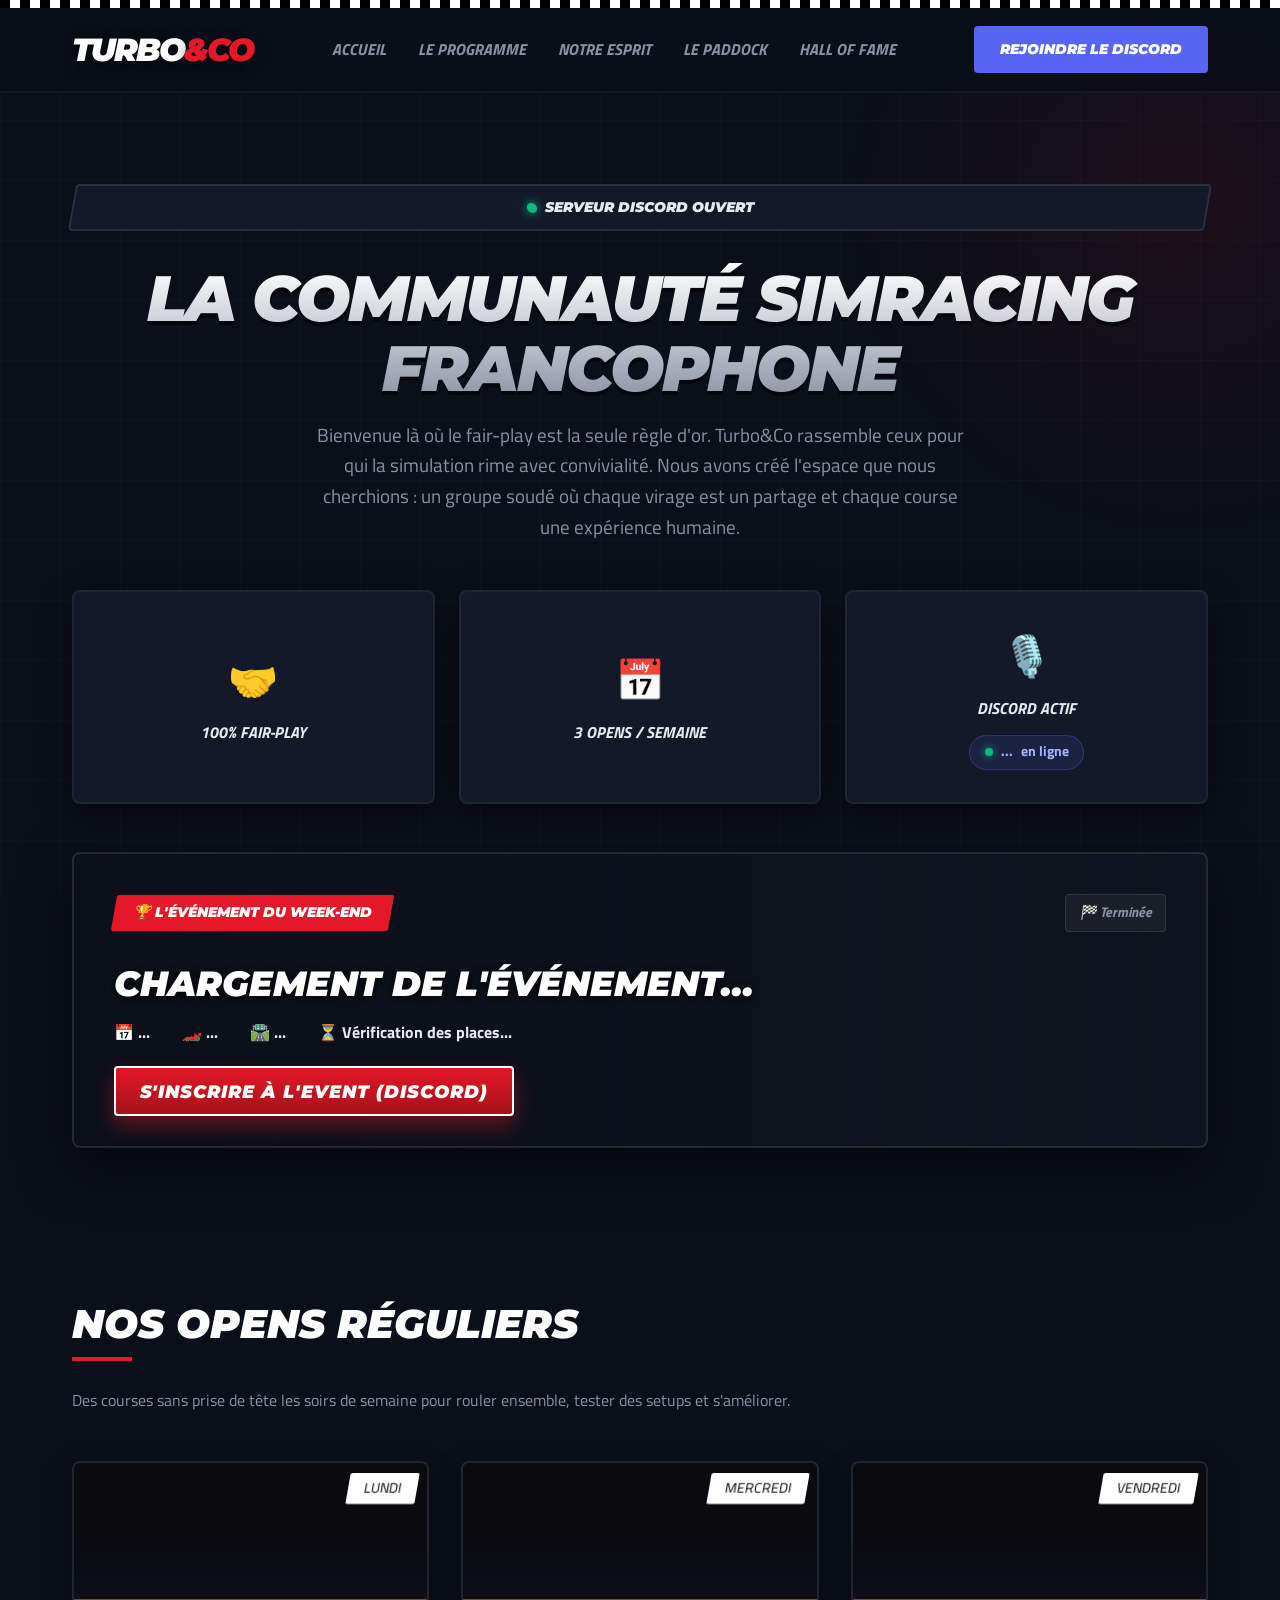
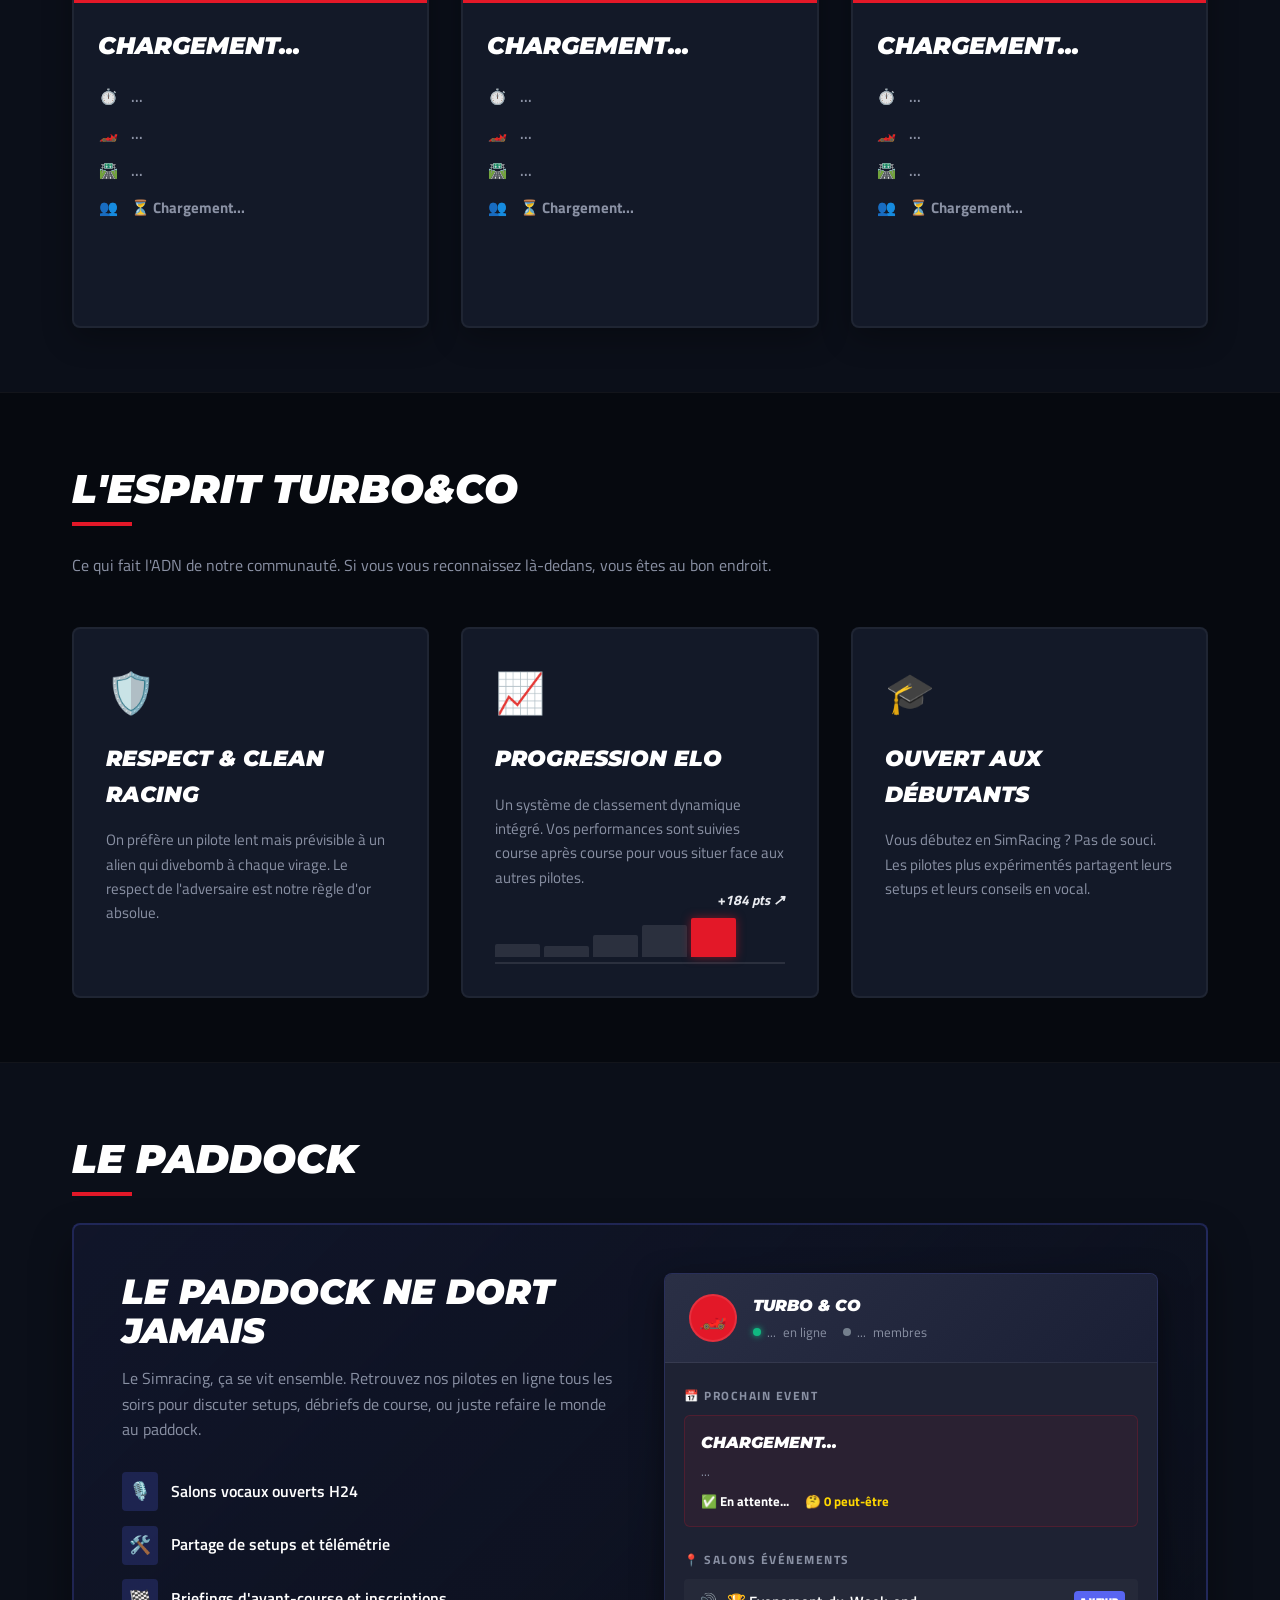
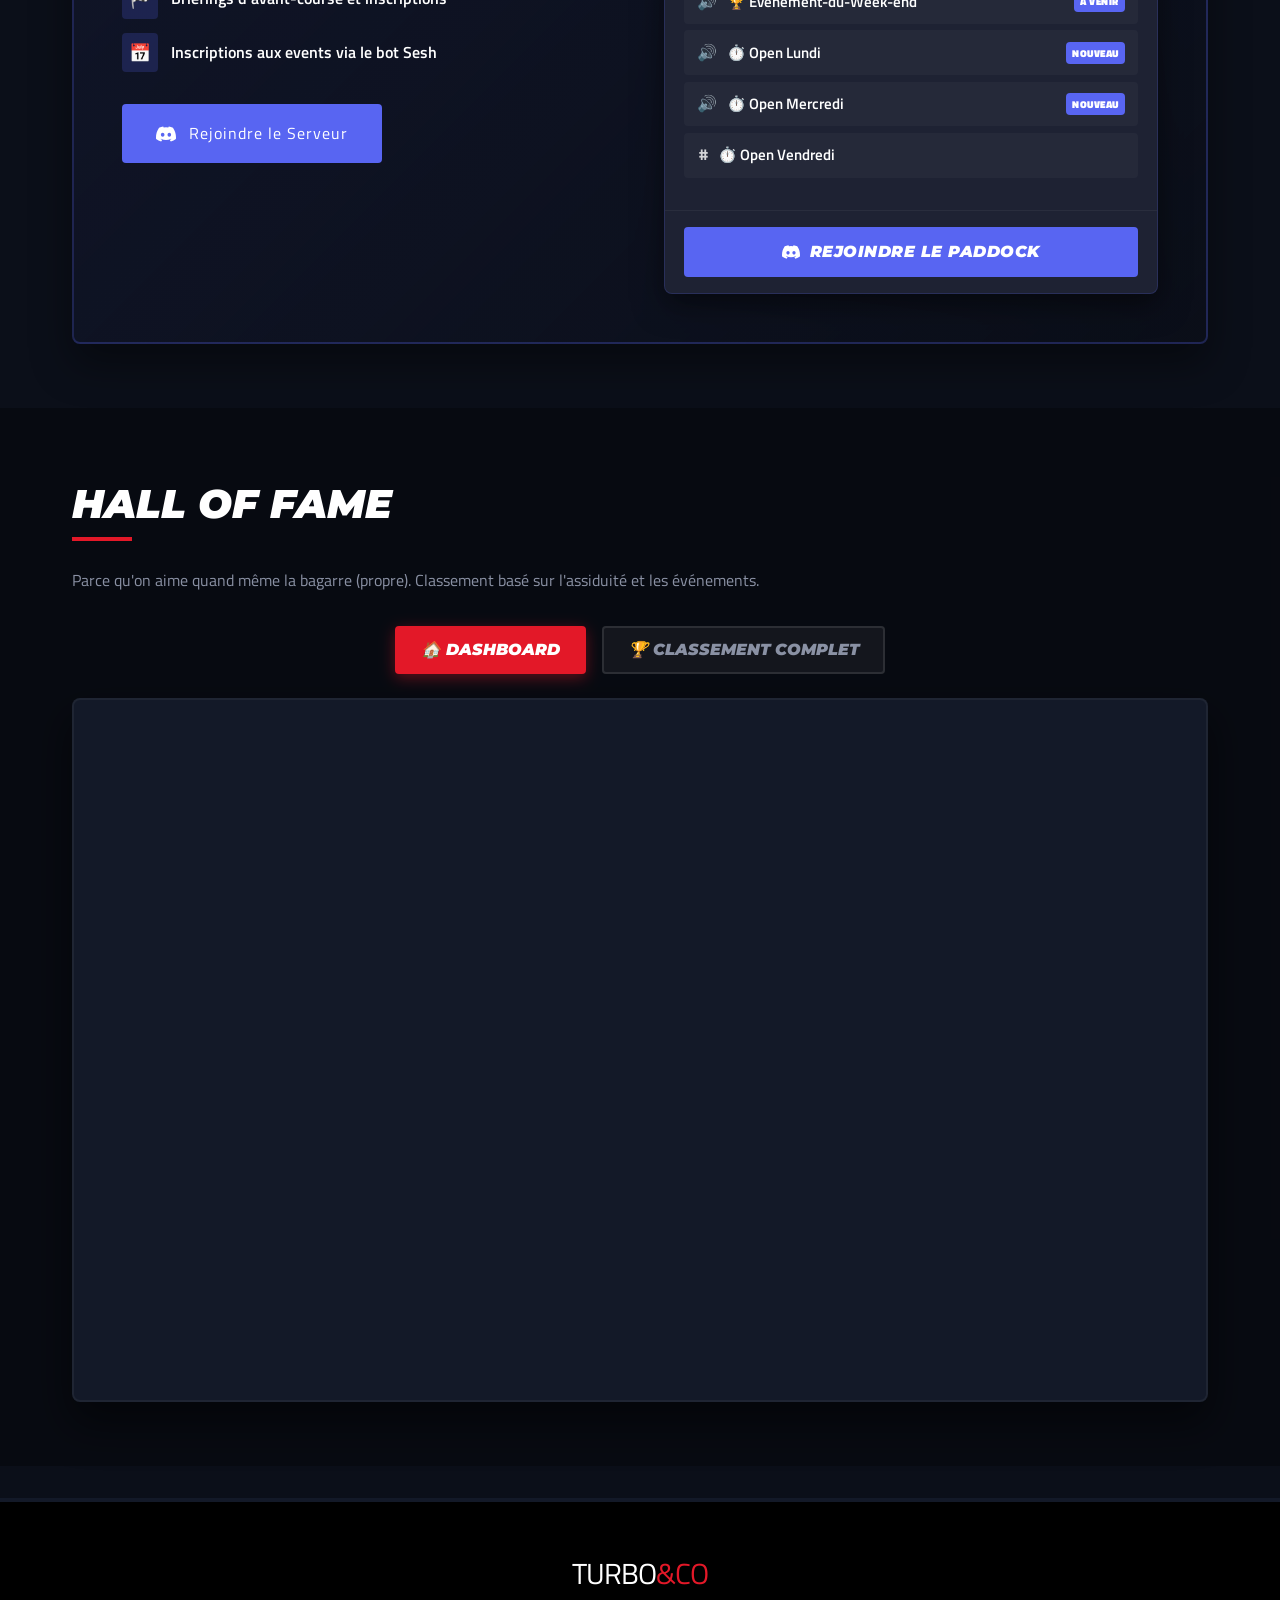
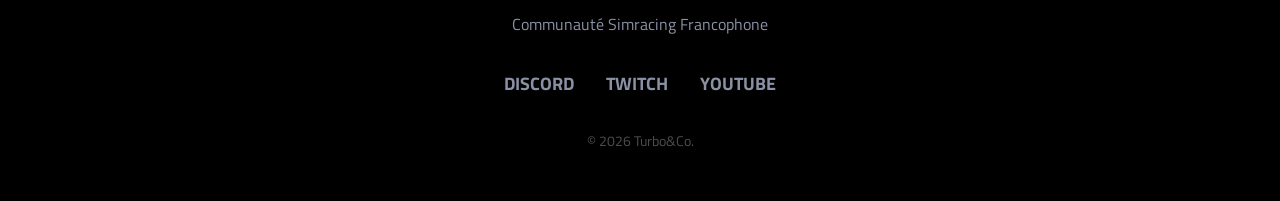
==== commit a8b8b48f: "Update print statement to reflect new message" ====
--- a/index.html
+++ b/index.html
@@ -11,12 +11,13 @@
 
     <link rel="preconnect" href="https://fonts.googleapis.com">
     <link rel="preconnect" href="https://fonts.gstatic.com" crossorigin>
-    <!-- Chargement de Montserrat (Titres massifs) et Titillium Web (Textes) -->
     <link href="https://fonts.googleapis.com/css2?family=Montserrat:ital,wght@0,700;0,900;1,700;1,900&family=Titillium+Web:ital,wght@0,400;0,600;0,700;1,600&display=swap" rel="stylesheet">
 
     <style>
+        /* ============================================================
+           VARIABLES DE COULEURS (THEME K-NETTE)
+        ============================================================ */
         :root {
-            /* Palette K-NETTE MOTORSHPORT */
             --racing-red: #E31828; 
             --racing-red-dark: #A61118; 
             --racing-dark: #0B0F19; 
@@ -26,7 +27,6 @@
             --gold: #FFD700;
             --success: #10B981;
             --discord: #5865F2;
-            --glass: rgba(19, 25, 40, 0.85);
         }
 
         * { margin: 0; padding: 0; box-sizing: border-box; }
@@ -39,26 +39,21 @@
             line-height: 1.6; 
         }
 
-        /* 폰 Application de la police massive façon K-NETTE */
-        h1, h2, h3, .logo, .btn-action, .btn-discord, .hero-badge, .race-tag, .map-title, .sheet-tab-btn {
+        /* Police massive (Montserrat) pour tous les éléments d'impact */
+        h1, h2, h3, .logo, .btn-action, .btn-discord, .hero-badge, .race-tag, .map-title, .sheet-tab-btn, .dcw-event-title, .dcw-server-name, .dcw-join-btn {
             font-family: 'Montserrat', sans-serif;
             font-weight: 900;
             font-style: italic;
             text-transform: uppercase;
         }
 
-        /* Damier de course (Checkerboard) tout en haut du site */
+        /* ============================================================
+           FOND DU SITE (DAMIER ET LIGNES)
+        ============================================================ */
         body::before {
-            content: '';
-            position: fixed;
-            top: 0; left: 0; width: 100%; height: 8px;
-            background-image: 
-                linear-gradient(45deg, #FFF 25%, transparent 25%, transparent 75%, #FFF 75%, #FFF),
-                linear-gradient(45deg, #FFF 25%, transparent 25%, transparent 75%, #FFF 75%, #FFF);
-            background-color: #000;
-            background-position: 0 0, 10px 10px;
-            background-size: 20px 20px;
-            z-index: 9999;
+            content: ''; position: fixed; top: 0; left: 0; width: 100%; height: 8px;
+            background-image: linear-gradient(45deg, #FFF 25%, transparent 25%, transparent 75%, #FFF 75%, #FFF), linear-gradient(45deg, #FFF 25%, transparent 25%, transparent 75%, #FFF 75%, #FFF);
+            background-color: #000; background-position: 0 0, 10px 10px; background-size: 20px 20px; z-index: 9999;
         }
 
         .bg-grid {
@@ -67,16 +62,15 @@
             background-size: 60px 60px; z-index: -2;
         }
 
-        @media (prefers-reduced-motion: no-preference) { .bg-grid { animation: gridMove 60s linear infinite; } }
-        @keyframes gridMove { 0% { transform: translate(0, 0); } 100% { transform: translate(60px, 60px); } }
-
         .glow-red {
             position: fixed; width: 800px; height: 800px;
             background: radial-gradient(circle, rgba(227, 24, 40, 0.08) 0%, transparent 60%);
             top: -200px; right: -300px; z-index: -1; pointer-events: none;
         }
 
-        /* Header */
+        /* ============================================================
+           HEADER ET NAVIGATION
+        ============================================================ */
         header { position: fixed; top: 8px; width: 100%; background: rgba(11, 15, 25, 0.95); backdrop-filter: blur(10px); border-bottom: 2px solid rgba(255, 255, 255, 0.05); z-index: 1000; padding: 1rem 0; }
         .container { max-width: 1200px; margin: 0 auto; padding: 0 2rem; }
         nav { display: flex; justify-content: space-between; align-items: center; }
@@ -85,9 +79,10 @@
         .logo span { color: var(--racing-red); }
 
         .nav-links { display: flex; gap: 2rem; list-style: none; }
-        .nav-links a { color: var(--racing-gray); text-decoration: none; font-weight: 700; font-style: italic; font-size: 1rem; text-transform: uppercase; letter-spacing: 1px; transition: color 0.3s; }
+        .nav-links a { color: var(--racing-gray); text-decoration: none; font-weight: 700; font-style: italic; font-size: 1rem; text-transform: uppercase; transition: color 0.3s; }
         .nav-links a:hover { color: var(--silver); text-shadow: 0 0 10px rgba(255,255,255,0.3); }
 
+        /* Boutons */
         .btn-discord { background: var(--discord); color: white; padding: 0.6rem 1.5rem; border-radius: 4px; text-decoration: none; font-size: 0.9rem; transition: all 0.3s; border: 2px solid transparent; }
         .btn-discord:hover { background: transparent; border-color: var(--discord); }
 
@@ -102,7 +97,7 @@
         .btn-card { width: 100%; margin-top: 1.5rem; background: var(--racing-card); border-color: rgba(255,255,255,0.2); box-shadow: none; color: white;}
         .btn-card:hover { background: white; color: var(--racing-dark); }
 
-        /* Menu Mobile */
+        /* Hamburger Menu Mobile */
         .hamburger { display: none; flex-direction: column; cursor: pointer; gap: 5px; background: none; border: none; padding: 5px; z-index: 1001; }
         .hamburger span { width: 25px; height: 3px; background: white; transition: 0.3s ease-in-out; border-radius: 2px; }
         .hamburger.active span:nth-child(1) { transform: translateY(8px) rotate(45deg); }
@@ -116,16 +111,16 @@
             .btn-discord { display: none; }
         }
 
-        /* Hero Section */
+        /* ============================================================
+           HERO SECTION & STATS
+        ============================================================ */
         .hero { margin-top: 120px; padding: 4rem 0; text-align: center; }
-        
         .hero-badge { 
             background: var(--racing-card); border: 2px solid rgba(255,255,255,0.1); 
             padding: 0.6rem 1.5rem; border-radius: 4px; font-size: 0.9rem; 
             color: var(--silver); margin-bottom: 2rem; transform: skewX(-10deg);
         }
         .hero-badge span { transform: skewX(10deg); display: inline-flex; align-items: center; gap: 8px;} 
-        
         .live-dot { width: 10px; height: 10px; background: var(--success); border-radius: 50%; box-shadow: 0 0 10px var(--success); animation: blink 1s infinite; }
         @keyframes blink { 0%, 100% { opacity: 1; } 50% { opacity: 0.3; } }
 
@@ -139,12 +134,16 @@
         .hero p { font-size: 1.2rem; color: var(--racing-gray); max-width: 650px; margin: 0 auto 3rem; }
 
         .stats-grid { display: grid; grid-template-columns: repeat(auto-fit, minmax(200px, 1fr)); gap: 1.5rem; margin: 3rem 0; }
-        .stat-card { background: var(--racing-card); border: 2px solid rgba(255, 255, 255, 0.05); border-radius: 8px; padding: 2rem; text-align: center; transition: all 0.3s; box-shadow: 0 10px 30px rgba(0,0,0,0.5); }
+        .stat-card { 
+            display: flex; flex-direction: column; align-items: center; justify-content: center;
+            background: var(--racing-card); border: 2px solid rgba(255, 255, 255, 0.05); 
+            border-radius: 8px; padding: 2rem; text-align: center; transition: all 0.3s; box-shadow: 0 10px 30px rgba(0,0,0,0.5); 
+        }
         .stat-card:hover { border-color: var(--silver); transform: translateY(-5px); }
         .stat-icon { font-size: 2.5rem; display: block; margin-bottom: 0.5rem; }
-        .stat-label { font-family: 'Montserrat', sans-serif; font-size: 1rem; color: var(--silver); font-weight: 900; font-style: italic; text-transform: uppercase;}
-
-        /* Main Event (Weekend Special) */
+        .stat-label { font-size: 1rem; color: var(--silver); font-weight: 900; font-style: italic; text-transform: uppercase;}
+
+        /* Main Event (Weekend Special) en haut */
         .next-race { 
             background: linear-gradient(to right, rgba(11, 15, 25, 0.95) 0%, rgba(11, 15, 25, 0.6) 100%), #131928; 
             border: 2px solid rgba(255, 255, 255, 0.1); border-radius: 8px; padding: 2.5rem; margin: 3rem 0; 
@@ -152,39 +151,35 @@
             box-shadow: 0 20px 50px rgba(0,0,0,0.5);
         }
         .race-header { display: flex; justify-content: space-between; align-items: center; margin-bottom: 1.5rem; flex-wrap: wrap; gap: 1rem; }
-        
-        .race-tag { 
-            background: var(--racing-red); color: white; padding: 0.4rem 1.2rem; border-radius: 2px; 
-            font-size: 0.9rem; transform: skewX(-10deg); display: inline-block;
-        }
+        .race-tag { background: var(--racing-red); color: white; padding: 0.4rem 1.2rem; border-radius: 2px; font-size: 0.9rem; transform: skewX(-10deg); display: inline-block;}
         .race-tag span { display: block; transform: skewX(10deg); }
         .race-title { font-size: 2.2rem; margin-bottom: 0.5rem; color: white; text-shadow: 0 2px 10px rgba(0,0,0,0.8); }
         .race-details { display: flex; gap: 2rem; color: var(--silver); font-size: 1rem; flex-wrap: wrap; font-weight: 700; align-items: center;}
-
-        /* Timer Discret */
         #raceTimer span { display: inline-flex; align-items: center; gap: 8px; }
 
-        /* Événements de la semaine */
+        /* ============================================================
+           CARTES DES OPENS RÉGULIERS
+        ============================================================ */
         .events-section { padding: 2rem 0 4rem; }
         .section-title { font-size: 2.5rem; margin-bottom: 2rem; display: inline-block; position: relative; }
         .section-title::after { content: ''; position: absolute; bottom: -5px; left: 0; width: 60px; height: 4px; background: var(--racing-red); }
         
         .events-grid { display: grid; grid-template-columns: repeat(auto-fill, minmax(300px, 1fr)); gap: 2rem; }
-        
         .event-card { background: var(--racing-card); border-radius: 8px; overflow: hidden; border: 2px solid rgba(255, 255, 255, 0.05); transition: all 0.3s ease; position: relative; box-shadow: 0 10px 30px rgba(0,0,0,0.3);}
         .event-card:hover { transform: translateY(-5px); border-color: var(--silver); box-shadow: 0 15px 40px rgba(0, 0, 0, 0.6); }
-        .event-img-container { height: 140px; background-size: cover; background-position: center; position: relative; border-bottom: 4px solid var(--racing-red); }
+        .event-img-container { height: 140px; background-size: cover; background-position: center; position: relative; border-bottom: 4px solid var(--racing-red); background-color: #0A0A0F;}
         .event-img-container::after { content: ''; position: absolute; bottom: 0; left: 0; right: 0; height: 50%; background: linear-gradient(to top, rgba(11,15,25,0.9), transparent); }
-        
         .event-day-badge { position: absolute; top: 10px; right: 10px; background: white; color: black; padding: 0.3rem 1rem; border-radius: 2px; font-size: 0.85rem; z-index: 2; transform: skewX(-10deg);}
         
-        .event-body { padding: 1.5rem; }
+        .event-body { padding: 1.5rem; display: flex; flex-direction: column; height: 100%;}
         .event-title-card { font-size: 1.5rem; color: white; margin-bottom: 1.2rem; }
-        .event-info-list { display: flex; flex-direction: column; gap: 0.8rem; }
+        .event-info-list { display: flex; flex-direction: column; gap: 0.8rem; flex-grow: 1; }
         .event-info-row { display: flex; align-items: center; gap: 0.8rem; color: var(--racing-gray); font-size: 0.95rem; font-weight: 600;}
         .event-icon { width: 20px; text-align: center; opacity: 0.9; }
 
-        /* Charte / Règles */
+        /* ============================================================
+           SECTION CHARTE / ESPRIT
+        ============================================================ */
         .features { padding: 4rem 0; background: rgba(0, 0, 0, 0.4); border-top: 1px solid rgba(255,255,255,0.05); border-bottom: 1px solid rgba(255,255,255,0.05);}
         .features-grid { display: grid; grid-template-columns: repeat(auto-fit, minmax(300px, 1fr)); gap: 2rem; }
         .feature-card { background: var(--racing-card); border: 2px solid rgba(255, 255, 255, 0.05); border-radius: 8px; padding: 2rem; transition: all 0.3s; }
@@ -193,7 +188,7 @@
         .feature-card h3 { font-size: 1.4rem; margin-bottom: 1rem; color: white;}
         .feature-card p { color: var(--racing-gray); font-size: 0.95rem; }
 
-        /* Graphique Sparkline ELO */
+        /* Graphique Sparkline ELO (CSS) */
         .elo-sparkline { display: flex; align-items: flex-end; height: 50px; gap: 4px; margin-top: 1.5rem; padding-bottom: 5px; border-bottom: 2px solid rgba(255, 255, 255, 0.1); position: relative; }
         .spark-bar { flex: 1; background: rgba(255, 255, 255, 0.1); border-radius: 2px 2px 0 0; transition: height 1s ease; }
         .spark-bar:nth-child(1) { height: 20%; }
@@ -209,30 +204,22 @@
         ============================================================ */
         .discord-section { padding: 4rem 0; }
 
-        /* Compteur hero dynamique */
+        /* Compteur dynamique sous l'icône micro */
         .discord-live-count {
-            display: inline-flex; align-items: center; gap: 0.5rem;
-            background: rgba(88, 101, 242, 0.12);
-            border: 1px solid rgba(88, 101, 242, 0.3);
-            padding: 0.35rem 0.9rem; border-radius: 50px;
-            font-size: 0.85rem; font-weight: 700;
-            font-family: 'Titillium Web', sans-serif;
-            font-style: normal; text-transform: none;
-            margin-top: 0.4rem; color: #a5b4fc;
+            display: inline-flex; align-items: center; justify-content: center; gap: 0.5rem;
+            background: rgba(88, 101, 242, 0.12); border: 1px solid rgba(88, 101, 242, 0.3);
+            padding: 0.35rem 0.9rem; border-radius: 50px; font-size: 0.85rem; font-weight: 700;
+            font-family: 'Titillium Web', sans-serif; font-style: normal; margin-top: 0.8rem; color: #a5b4fc;
         }
         .discord-live-count .dot-online {
-            width: 8px; height: 8px; background: var(--success);
-            border-radius: 50%; box-shadow: 0 0 8px var(--success);
+            width: 8px; height: 8px; background: var(--success); border-radius: 50%; box-shadow: 0 0 8px var(--success);
             animation: blink 1.2s infinite; flex-shrink: 0;
         }
 
-        /* Bannière principale */
         .discord-banner {
             background: linear-gradient(135deg, rgba(88, 101, 242, 0.08) 0%, rgba(11, 15, 25, 0.9) 100%);
-            border: 2px solid rgba(88, 101, 242, 0.25);
-            border-radius: 8px;
-            display: grid; grid-template-columns: 1fr 1fr;
-            gap: 3rem; padding: 3rem; align-items: start;
+            border: 2px solid rgba(88, 101, 242, 0.25); border-radius: 8px;
+            display: grid; grid-template-columns: 1fr 1fr; gap: 3rem; padding: 3rem; align-items: start;
             box-shadow: 0 20px 40px rgba(0, 0, 0, 0.4);
         }
         @media (max-width: 900px) { .discord-banner { grid-template-columns: 1fr; padding: 2rem; gap: 2rem; } }
@@ -242,158 +229,83 @@
         .discord-info > p { color: var(--racing-gray); font-size: 1rem; margin-bottom: 1.8rem; }
 
         .discord-features { list-style: none; margin-bottom: 2rem; }
-        .discord-features li {
-            margin-bottom: 0.9rem; font-size: 1rem;
-            display: flex; align-items: center; gap: 0.8rem;
-            font-weight: 600; color: white;
-            font-family: 'Titillium Web', sans-serif;
-            font-style: normal; text-transform: none;
-        }
-        .discord-features li span {
-            background: rgba(88, 101, 242, 0.2); padding: 0.35rem 0.45rem;
-            border-radius: 4px; font-size: 1.1rem; flex-shrink: 0;
-        }
+        .discord-features li { margin-bottom: 0.9rem; font-size: 1rem; display: flex; align-items: center; gap: 0.8rem; font-weight: 600; color: white; font-family: 'Titillium Web', sans-serif; font-style: normal; text-transform: none; }
+        .discord-features li span { background: rgba(88, 101, 242, 0.2); padding: 0.35rem 0.45rem; border-radius: 4px; font-size: 1.1rem; flex-shrink: 0; }
 
         .btn-discord-large {
             display: inline-flex; align-items: center; justify-content: center; gap: 0.8rem;
             background: var(--discord); color: white; padding: 0.9rem 2rem; border-radius: 4px;
-            font-family: 'Montserrat', sans-serif; font-weight: 900; font-style: italic;
-            font-size: 1rem; text-transform: uppercase; letter-spacing: 1px;
-            text-decoration: none; transition: all 0.3s; border: 2px solid transparent;
-        }
-        .btn-discord-large:hover {
-            background: transparent; border-color: var(--discord); color: white;
-            transform: translateY(-3px); box-shadow: 0 10px 25px rgba(88, 101, 242, 0.3);
-        }
-
-        /* ── Widget custom (remplace l'iframe) ── */
+            text-decoration: none; transition: all 0.3s; border: 2px solid transparent; letter-spacing: 1px; font-size: 1rem;
+        }
+        .btn-discord-large:hover { background: transparent; border-color: var(--discord); color: white; transform: translateY(-3px); box-shadow: 0 10px 25px rgba(88, 101, 242, 0.3); }
+
+        /* WIDGET CUSTOM DISCORD (Remplace l'Iframe par notre propre HTML) */
         .discord-custom-widget {
-            background: #1e2233; border-radius: 8px;
-            border: 1px solid rgba(88, 101, 242, 0.2);
-            overflow: hidden;
-            box-shadow: 0 10px 30px rgba(0,0,0,0.5);
-        }
-
-        /* Header widget */
+            background: #1e2233; border-radius: 8px; border: 1px solid rgba(88, 101, 242, 0.2);
+            overflow: hidden; box-shadow: 0 10px 30px rgba(0,0,0,0.5);
+        }
         .dcw-header {
-            background: linear-gradient(135deg, #2a2f45 0%, #1a1f35 100%);
-            padding: 1.2rem 1.5rem;
-            display: flex; align-items: center; gap: 1rem;
-            border-bottom: 1px solid rgba(255,255,255,0.06);
-        }
-        .dcw-avatar {
-            width: 48px; height: 48px; border-radius: 50%;
-            background: var(--racing-red);
-            display: flex; align-items: center; justify-content: center;
-            font-size: 1.4rem; flex-shrink: 0;
-            border: 2px solid rgba(255,255,255,0.1);
-        }
-        .dcw-server-name {
-            font-family: 'Montserrat', sans-serif; font-weight: 900;
-            font-style: italic; font-size: 1.1rem; color: white;
-        }
-        .dcw-counts {
-            margin-top: 0.2rem;
-            display: flex; gap: 1rem; font-size: 0.82rem;
-            font-family: 'Titillium Web', sans-serif; font-style: normal;
-        }
+            background: linear-gradient(135deg, #2a2f45 0%, #1a1f35 100%); padding: 1.2rem 1.5rem;
+            display: flex; align-items: center; gap: 1rem; border-bottom: 1px solid rgba(255,255,255,0.06);
+        }
+        .dcw-avatar { width: 48px; height: 48px; border-radius: 50%; background: var(--racing-red); display: flex; align-items: center; justify-content: center; font-size: 1.4rem; flex-shrink: 0; border: 2px solid rgba(255,255,255,0.1); }
+        .dcw-counts { margin-top: 0.2rem; display: flex; gap: 1rem; font-size: 0.82rem; font-family: 'Titillium Web', sans-serif; font-style: normal; }
         .dcw-count-item { display: flex; align-items: center; gap: 0.4rem; color: var(--racing-gray); }
         .dcw-dot { width: 8px; height: 8px; border-radius: 50%; flex-shrink: 0; }
         .dcw-dot--online { background: var(--success); box-shadow: 0 0 6px var(--success); }
         .dcw-dot--members { background: #747f8d; }
 
-        /* Body widget */
         .dcw-body { padding: 1rem 1.2rem; }
-
-        .dcw-section-label {
-            font-size: 0.72rem; font-weight: 700; letter-spacing: 1.5px;
-            text-transform: uppercase; color: var(--racing-gray);
-            font-family: 'Titillium Web', sans-serif; font-style: normal;
-            margin-bottom: 0.6rem; margin-top: 0.8rem;
-        }
-
-        /* Vocal channels */
-        .dcw-voice-list { display: flex; flex-direction: column; gap: 0.4rem; margin-bottom: 1rem; }
-
-        .dcw-voice-channel {
-            background: rgba(255,255,255,0.03);
-            border-radius: 4px; padding: 0.5rem 0.8rem;
-            display: flex; align-items: center; gap: 0.6rem;
-            font-size: 0.88rem; color: var(--racing-gray);
-            font-family: 'Titillium Web', sans-serif; font-style: normal;
-            transition: background 0.2s;
-        }
-        .dcw-voice-channel.has-users {
-            background: rgba(16, 185, 129, 0.08);
-            border: 1px solid rgba(16, 185, 129, 0.2);
-            color: white;
-        }
-        .dcw-voice-icon { font-size: 0.9rem; opacity: 0.6; }
-        .dcw-voice-channel.has-users .dcw-voice-icon { opacity: 1; }
-        .dcw-voice-users { margin-left: auto; display: flex; gap: 0.3rem; align-items: center; }
-        .dcw-user-avatar {
-            width: 20px; height: 20px; border-radius: 50%;
-            background: #5865F2; font-size: 0.6rem;
-            display: flex; align-items: center; justify-content: center;
-            border: 1px solid rgba(255,255,255,0.1); color: white; font-weight: 700;
-        }
-        .dcw-user-count-badge {
-            font-size: 0.75rem; color: var(--success);
-            font-weight: 700; background: rgba(16,185,129,0.15);
-            padding: 0.1rem 0.4rem; border-radius: 50px;
-        }
-
-        /* Prochain event Sesh */
+        .dcw-section-label { font-size: 0.72rem; font-weight: 700; letter-spacing: 1.5px; text-transform: uppercase; color: var(--racing-gray); font-family: 'Titillium Web', sans-serif; font-style: normal; margin-bottom: 0.6rem; margin-top: 0.5rem; }
+        
+        /* -----------------------------------
+           STYLE DU FAUX WIDGET SESH
+        ----------------------------------- */
         .dcw-next-event {
             background: rgba(227, 24, 40, 0.06);
             border: 1px solid rgba(227, 24, 40, 0.2);
             border-radius: 6px; padding: 0.9rem 1rem;
-            margin-bottom: 1rem;
+            margin-bottom: 1.5rem;
         }
         .dcw-event-title {
             font-family: 'Montserrat', sans-serif; font-weight: 900;
             font-style: italic; font-size: 1rem; color: white; margin-bottom: 0.3rem;
         }
-        .dcw-event-meta { font-size: 0.82rem; color: var(--racing-gray); font-style: normal; }
-        .dcw-event-attendees {
-            display: flex; gap: 1rem; margin-top: 0.6rem; font-size: 0.8rem;
-        }
-        .dcw-att-yes { color: var(--success); font-weight: 700; }
-        .dcw-att-maybe { color: var(--gold); font-weight: 700; }
-        .dcw-att-no { color: var(--racing-gray); }
-
-        /* Footer widget */
-        .dcw-footer {
-            padding: 0.8rem 1.2rem;
-            border-top: 1px solid rgba(255,255,255,0.05);
-            display: flex; justify-content: center;
-        }
-        .dcw-join-btn {
-            display: flex; align-items: center; justify-content: center; gap: 0.6rem;
-            background: var(--discord); color: white; padding: 0.65rem 1.5rem;
-            border-radius: 4px; font-family: 'Montserrat', sans-serif;
-            font-weight: 900; font-style: italic; font-size: 0.9rem;
-            text-transform: uppercase; letter-spacing: 0.5px;
-            text-decoration: none; transition: all 0.3s; border: 2px solid transparent;
-            width: 100%;
-        }
+        .dcw-event-meta { font-size: 0.82rem; color: var(--racing-gray); font-style: normal; font-family: 'Titillium Web', sans-serif; }
+        .dcw-event-attendees { display: flex; gap: 1rem; margin-top: 0.6rem; font-size: 0.8rem; font-family: 'Titillium Web', sans-serif; font-weight: 700;}
+
+        /* Salons vocaux Discord */
+        .dcw-voice-list { display: flex; flex-direction: column; gap: 0.4rem; margin-bottom: 1rem; }
+        .dcw-voice-channel {
+            background: rgba(255,255,255,0.03); border-radius: 4px; padding: 0.6rem 0.8rem;
+            display: flex; align-items: center; gap: 0.6rem; font-size: 0.95rem; font-weight: 600; color: white;
+            font-family: 'Titillium Web', sans-serif; font-style: normal; transition: background 0.2s;
+        }
+        .dcw-voice-channel:hover { background: rgba(255,255,255,0.06); }
+        .dcw-voice-icon { font-size: 1rem; opacity: 0.7; }
+        
+        .new-badge {
+            background: var(--discord); color: white; font-size: 0.65rem; padding: 0.15rem 0.4rem;
+            border-radius: 4px; font-weight: 800; font-family: 'Titillium Web', sans-serif; font-style: normal;
+            animation: blink-badge 2s infinite; letter-spacing: 0.5px; text-transform: uppercase;
+        }
+        @keyframes blink-badge { 0%, 100% { opacity: 1; } 50% { opacity: 0.5; } }
+
+        .dcw-footer { padding: 1rem 1.2rem; border-top: 1px solid rgba(255,255,255,0.05); display: flex; justify-content: center; }
+        .dcw-join-btn { display: flex; align-items: center; justify-content: center; gap: 0.6rem; background: var(--discord); color: white; padding: 0.65rem 1.5rem; border-radius: 4px; text-transform: uppercase; letter-spacing: 0.5px; text-decoration: none; transition: all 0.3s; border: 2px solid transparent; width: 100%; }
         .dcw-join-btn:hover { background: transparent; border-color: var(--discord); }
-        
-        /* Classement & Iframe */
-        .classement-section { padding: 4rem 0; }
+
+        /* ============================================================
+           CLASSEMENT IFRAME (TABLEAUX GOOGLE SHEETS)
+        ============================================================ */
+        .classement-section { padding: 4rem 0; background: rgba(0, 0, 0, 0.3);}
         .sheet-tabs { display: flex; gap: 1rem; margin-bottom: 1.5rem; flex-wrap: wrap; justify-content: center; }
-        .sheet-tab-btn {
-            background: rgba(255, 255, 255, 0.05); border: 2px solid rgba(255, 255, 255, 0.1);
-            color: var(--racing-gray); padding: 0.8rem 1.5rem; border-radius: 4px;
-            cursor: pointer; transition: all 0.3s ease; font-size: 1rem;
-        }
+        .sheet-tab-btn { background: rgba(255, 255, 255, 0.05); border: 2px solid rgba(255, 255, 255, 0.1); color: var(--racing-gray); padding: 0.8rem 1.5rem; border-radius: 4px; cursor: pointer; transition: all 0.3s ease; font-size: 1rem; }
         .sheet-tab-btn:hover { background: rgba(225, 24, 40, 0.1); color: white; }
         .sheet-tab-btn.active { background: var(--racing-red); color: white; border-color: var(--racing-red); box-shadow: 0 4px 15px rgba(227, 24, 40, 0.4); }
-
         .sheet-container { background: var(--racing-card); border-radius: 8px; border: 2px solid rgba(255, 255, 255, 0.05); overflow: hidden; box-shadow: 0 20px 40px rgba(0, 0, 0, 0.5); -webkit-overflow-scrolling: touch; }
         .sheet-iframe { width: 100%; height: 700px; border: none; display: block; border-radius: 8px; }
 
-        /* Footer */
         footer { background: #000000; border-top: 4px solid var(--racing-card); padding: 3rem 0; text-align: center; margin-top: 2rem; }
         .footer-logo { font-size: 1.8rem; margin-bottom: 1rem; letter-spacing: -1px; }
         .footer-logo span { color: var(--racing-red); }
@@ -401,17 +313,13 @@
         .social-links a { color: var(--racing-gray); text-decoration: none; font-weight: 700; font-size: 1.1rem; text-transform: uppercase; transition: color 0.3s; }
         .social-links a:hover { color: var(--silver); }
         .copyright { color: rgba(255,255,255,0.3); font-size: 0.9rem; margin-top: 1rem; }
-
-        @media (max-width: 768px) {
-            .category-card { flex-direction: column; text-align: center; }
-            .channel-tags { justify-content: center; }
-        }
     </style>
 </head>
 <body>
     <div class="bg-grid"></div>
     <div class="glow-red"></div>
 
+    <!-- HEADER / NAVIGATION -->
     <header>
         <div class="container">
             <nav role="navigation">
@@ -432,7 +340,7 @@
     </header>
 
     <main>
-        <!-- HERO -->
+        <!-- HERO (ACCUEIL) -->
         <section class="hero" id="accueil">
             <div class="container">
                 <div class="hero-badge"><span><span class="live-dot"></span> Serveur Discord Ouvert</span></div>
@@ -451,14 +359,14 @@
                     <article class="stat-card">
                         <span class="stat-icon">🎙️</span>
                         <span class="stat-label">Discord Actif</span>
-                        <div class="discord-live-count" id="heroMemberCount">
+                        <div class="discord-live-count">
                             <span class="dot-online"></span>
                             <span id="heroOnlineCount">...</span> en ligne
                         </div>
                     </article>
                 </div>
 
-                <!-- MAIN EVENT (WEEKEND SPECIAL) -->
+                <!-- MAIN EVENT (WEEKEND SPECIAL) EN HAUT -->
                 <div class="next-race" id="img-weekend_special">
                     <div class="race-header">
                         <span class="race-tag"><span>🏆 L'Événement du Week-end</span></span>
@@ -474,20 +382,21 @@
                     </div>
 
                     <div style="margin-top: 2rem;">
-                        <a id="link-weekend_special" href="https://discord.gg/dREZzRbHKG" class="btn-action" target="_blank">S'inscrire à l'Event (Discord)</a>
+                        <!-- Le lien sera injecté par le JS -->
+                        <a id="link-weekend_special" href="#" class="btn-action" target="_blank">S'inscrire à l'Event (Discord)</a>
                     </div>
                 </div>
             </div>
         </section>
 
-        <!-- PROGRAMME DE LA SEMAINE -->
+        <!-- PROGRAMME DES OPENS -->
         <section class="events-section" id="programme">
             <div class="container">
                 <h2 class="section-title">Nos Opens Réguliers</h2>
                 <p style="color: var(--racing-gray); margin-bottom: 3rem;">Des courses sans prise de tête les soirs de semaine pour rouler ensemble, tester des setups et s'améliorer.</p>
 
                 <div class="events-grid">
-                    <!-- LUNDI -->
+                    <!-- CARTE LUNDI -->
                     <article class="event-card" id="card-monday_open">
                         <div id="img-monday_open" class="event-img-container">
                             <span id="day-monday_open" class="event-day-badge">LUNDI</span>
@@ -503,11 +412,11 @@
                                     <span id="status-monday_open" style="font-weight: 700;">⏳ Chargement...</span>
                                 </div>
                             </div>
-                            <a id="link-monday_open" href="https://discord.gg/dREZzRbHKG" class="btn-action btn-card" target="_blank">Rejoindre la grille</a>
+                            <a id="link-monday_open" href="#" class="btn-action btn-card" target="_blank">Rejoindre la grille</a>
                         </div>
                     </article>
 
-                    <!-- MERCREDI -->
+                    <!-- CARTE MERCREDI -->
                     <article class="event-card" id="card-wednesday_sprint">
                         <div id="img-wednesday_sprint" class="event-img-container">
                             <span id="day-wednesday_sprint" class="event-day-badge">MERCREDI</span>
@@ -523,11 +432,11 @@
                                     <span id="status-wednesday_sprint" style="font-weight: 700;">⏳ Chargement...</span>
                                 </div>
                             </div>
-                            <a id="link-wednesday_sprint" href="https://discord.gg/dREZzRbHKG" class="btn-action btn-card" target="_blank">Rejoindre la grille</a>
+                            <a id="link-wednesday_sprint" href="#" class="btn-action btn-card" target="_blank">Rejoindre la grille</a>
                         </div>
                     </article>
 
-                    <!-- VENDREDI -->
+                    <!-- CARTE VENDREDI -->
                     <article class="event-card" id="card-friday_fun">
                         <div id="img-friday_fun" class="event-img-container">
                             <span id="day-friday_fun" class="event-day-badge">VENDREDI</span>
@@ -543,14 +452,14 @@
                                     <span id="status-friday_fun" style="font-weight: 700;">⏳ Chargement...</span>
                                 </div>
                             </div>
-                            <a id="link-friday_fun" href="https://discord.gg/dREZzRbHKG" class="btn-action btn-card" target="_blank">Rejoindre la grille</a>
+                            <a id="link-friday_fun" href="#" class="btn-action btn-card" target="_blank">Rejoindre la grille</a>
                         </div>
                     </article>
                 </div>
             </div>
         </section>
 
-        <!-- L'ESPRIT -->
+        <!-- NOTRE ESPRIT / CHARTE -->
         <section class="features" id="charte">
             <div class="container">
                 <h2 class="section-title">L'Esprit Turbo&Co</h2>
@@ -587,13 +496,12 @@
             </div>
         </section>
 
-        <!-- SECTION COMMUNAUTÉ DISCORD (LE PADDOCK) -->
+        <!-- SECTION DISCORD (LE PADDOCK) -->
         <section class="discord-section" id="communaute">
             <div class="container">
                 <h2 class="section-title">Le Paddock</h2>
 
                 <div class="discord-banner">
-                    <!-- COLONNE GAUCHE : texte + CTA -->
                     <div class="discord-info">
                         <h2>LE PADDOCK NE DORT JAMAIS</h2>
                         <p>Le Simracing, ça se vit ensemble. Retrouvez nos pilotes en ligne tous les soirs pour discuter setups, débriefs de course, ou juste refaire le monde au paddock.</p>
@@ -613,10 +521,8 @@
                         </a>
                     </div>
 
-                    <!-- COLONNE DROITE : widget custom -->
-                    <div class="discord-custom-widget" id="discordWidget">
-
-                        <!-- Header -->
+                    <!-- WIDGET CUSTOM DISCORD (Remplace l'Iframe par le design HTML/CSS) -->
+                    <div class="discord-custom-widget">
                         <div class="dcw-header">
                             <div class="dcw-avatar">🏎️</div>
                             <div>
@@ -634,33 +540,46 @@
                             </div>
                         </div>
 
-                        <!-- Body -->
                         <div class="dcw-body">
-
-                            <!-- Prochain event Sesh (statique, mis à jour depuis Sheets) -->
-                            <div class="dcw-section-label">📅 Prochain event</div>
+                            <!-- ==========================================
+                                 FAUX WIDGET SESH : PROCHAIN EVENT
+                                 Généré par les données du Sheets !
+                            =========================================== -->
+                            <div class="dcw-section-label">📅 PROCHAIN EVENT</div>
                             <div class="dcw-next-event" id="dcwNextEvent">
+                                <!-- ID JS pour injection dynamique -->
                                 <div class="dcw-event-title" id="dcwEventTitle">Chargement...</div>
                                 <div class="dcw-event-meta" id="dcwEventMeta">...</div>
                                 <div class="dcw-event-attendees">
-                                    <span class="dcw-att-yes" id="dcwAttYes">✅ 0 inscrits</span>
-                                    <span class="dcw-att-maybe" id="dcwAttMaybe">🤔 0 peut-être</span>
+                                    <span id="dcwAttYes">✅ En attente...</span>
+                                    <span style="color: var(--gold);">🤔 0 peut-être</span>
                                 </div>
                             </div>
 
-                            <!-- Salons vocaux dynamiques -->
-                            <div class="dcw-section-label">🔊 Salons vocaux</div>
-                            <div class="dcw-voice-list" id="dcwVoiceList">
-                                <!-- Injecté par JS -->
+                            <div class="dcw-section-label">📍 SALONS ÉVÉNEMENTS</div>
+                            <div class="dcw-voice-list">
                                 <div class="dcw-voice-channel">
                                     <span class="dcw-voice-icon">🔊</span>
-                                    <span style="color:var(--racing-gray);font-size:0.85rem;font-style:italic">Chargement...</span>
+                                    <span>🏆 Evenement-du-Week-end</span>
+                                    <span class="new-badge" style="margin-left:auto; font-size:0.65rem;">A VENIR</span>
+                                </div>
+                                <div class="dcw-voice-channel">
+                                    <span class="dcw-voice-icon">🔊</span>
+                                    <span>⏱️ Open Lundi</span>
+                                    <span class="new-badge" style="margin-left:auto; font-size:0.65rem;">NOUVEAU</span>
+                                </div>
+                                <div class="dcw-voice-channel">
+                                    <span class="dcw-voice-icon">🔊</span>
+                                    <span>⏱️ Open Mercredi</span>
+                                    <span class="new-badge" style="margin-left:auto; font-size:0.65rem;">NOUVEAU</span>
+                                </div>
+                                <div class="dcw-voice-channel">
+                                    <span class="dcw-voice-icon" style="opacity: 0.8; font-weight: bold; margin-left: 2px;">#</span>
+                                    <span>⏱️ Open Vendredi</span>
                                 </div>
                             </div>
-
-                        </div>
-
-                        <!-- Footer -->
+                        </div>
+
                         <div class="dcw-footer">
                             <a href="https://discord.gg/dREZzRbHKG" target="_blank" rel="noopener" class="dcw-join-btn">
                                 <svg width="18" height="18" viewBox="0 0 127.14 96.36" fill="currentColor" aria-hidden="true">
@@ -674,7 +593,7 @@
             </div>
         </section>
 
-        <!-- CLASSEMENT & BOUTONS EXTERNES -->
+        <!-- CLASSEMENT & BOUTONS IFRAME -->
         <section class="classement-section" id="classement">
             <div class="container">
                 <h2 class="section-title">Hall of Fame</h2>
@@ -700,60 +619,97 @@
     <footer>
         <div class="container">
             <div class="footer-logo">TURBO<span>&CO</span></div>
-            <p style="color: var(--racing-gray); margin-bottom: 2rem;">Communauté Simracing Le Mans Francophone</p>
+            <p style="color: var(--racing-gray); margin-bottom: 2rem;">Communauté Simracing Francophone</p>
             <nav class="social-links" aria-label="Réseaux sociaux">
                 <a href="https://discord.gg/dREZzRbHKG" target="_blank">Discord</a>
                 <a href="#" target="_blank">Twitch</a>
                 <a href="https://www.youtube.com/@Turbo-And-Co" target="_blank">Youtube</a>
             </nav>
-            <p class="copyright">© 2026 Turbo&Co. Non affilié à Le Mans Ultimate.</p>
+            <p class="copyright">© 2026 Turbo&Co.</p>
         </div>
     </footer>
 
     <script>
         // ----------------------------------------------------
-        // LECTURE DYNAMIQUE DU GOOGLE SHEETS - CSV 
+        // LECTURE DYNAMIQUE DU GOOGLE SHEETS
         // ----------------------------------------------------
         async function fetchInscriptions() {
-            const urlCSV = 'https://docs.google.com/spreadsheets/d/e/2PACX-1vQBn4oeHtoxv9akaGvMrCDvMTTV5fTB8WL5nep-a51c8Ggjh6Ejt7yFKlC4ojQ6ZWohNNT-njBqsNR_/pub?output=csv';
+            // Lien CSV de la feuille "INSCRIPTIONS"
+            const urlCSV = 'https://docs.google.com/spreadsheets/d/e/2PACX-1vQBn4oeHtoxv9akaGvMrCDvMTTV5fTB8WL5nep-a51c8Ggjh6Ejt7yFKlC4ojQ6ZWohNNT-njBqsNR_/pub?gid=1162198900&single=true&output=csv';
 
             try {
                 const response = await fetch(urlCSV);
                 const csvData = await response.text();
+                
+                // Séparation des lignes proprement
                 const lignes = csvData.split('\n').slice(1); 
 
                 lignes.forEach(ligne => {
+                    // Regex avancée pour ne pas couper au milieu des mots s'il y a des virgules
                     const col = ligne.split(/,(?=(?:(?:[^"]*"){2})*[^"]*$)/).map(s => s.replace(/^"|"$/g, '').trim());
 
                     if (col.length >= 9) {
-                        const id = col[0]; 
-
+                        const id = col[0]; // Ex: "weekend_special", "monday_open"
+
+                        // Si l'ID existe sur la page HTML, on l'alimente
                         if (document.getElementById('title-' + id)) {
-                            if(document.getElementById('day-' + id)) document.getElementById('day-' + id).innerText = col[1];    
-                            document.getElementById('title-' + id).innerText = col[2];  
-                            document.getElementById('time-' + id).innerText = col[3];   
-                            document.getElementById('cat-' + id).innerText = col[4];    
-                            document.getElementById('track-' + id).innerText = col[5];  
-
-                            let imgUrl = col[6];
-                            if(imgUrl.includes("github.com") && !imgUrl.includes("?raw=true")) imgUrl += "?raw=true";
+                            
+                            // TEXTES (Cartes)
+                            document.getElementById('day-' + id).innerText = col[1] || "TBA";    
+                            document.getElementById('title-' + id).innerText = col[2] || "Événement à venir";  
+                            document.getElementById('time-' + id).innerText = col[3] || "Horaires non définis";   
+                            document.getElementById('cat-' + id).innerText = col[4] || "-";    
+                            document.getElementById('track-' + id).innerText = col[5] || "-";  
+
+                            // GESTION IMAGE & GITHUB RAW
+                            let imgUrl = col[6] ? col[6].trim() : "";
+                            if (imgUrl && imgUrl.includes("github.com") && !imgUrl.includes("?raw=true")) {
+                                imgUrl += "?raw=true";
+                            }
+                            if (!imgUrl || imgUrl === "?raw=true" || imgUrl === "") {
+                                imgUrl = "https://images.unsplash.com/photo-1568605117036-5fe5e7bab0b7?q=80&w=800&auto=format&fit=crop";
+                            }
 
                             const imgContainer = document.getElementById('img-' + id);
+                            
+                            // --- CAS PARTICULIER : L'ÉVÉNEMENT DU WEEK-END ---
                             if(id === 'weekend_special') {
+                                // 1. L'image de la grande bannière en haut
                                 imgContainer.style.backgroundImage = `linear-gradient(to right, rgba(11, 15, 25, 0.95) 0%, rgba(11, 15, 25, 0.6) 100%), url('${imgUrl}')`;
+                                
+                                // 2. COMMENTAIRE EXPLICATIF : Mise à jour du "Faux" Widget Sesh en bas de page !
+                                // Le script recycle la donnée du weekend_special pour alimenter le Paddock Discord
+                                const dcwTitle = document.getElementById('dcwEventTitle');
+                                const dcwMeta = document.getElementById('dcwEventMeta');
+                                const dcwAttYes = document.getElementById('dcwAttYes');
+                                
+                                if(dcwTitle) dcwTitle.innerText = col[2] || "Événement à venir";
+                                if(dcwMeta) dcwMeta.innerText = '🗓️ ' + (col[3] || "Horaires non définis");
+                                if(dcwAttYes) {
+                                    const statusTxtSesh = col[7] || "En attente";
+                                    dcwAttYes.innerText = statusTxtSesh;
+                                    
+                                    // Application des couleurs "Feu tricolore"
+                                    if(statusTxtSesh.includes('🔴')) dcwAttYes.style.color = '#E31828';
+                                    else if(statusTxtSesh.includes('🟠')) dcwAttYes.style.color = '#FBBF24';
+                                    else if(statusTxtSesh.includes('🟢')) dcwAttYes.style.color = '#10B981';
+                                }
                             } else {
+                                // Cartes Lundi, Mercredi, Vendredi (Classique)
                                 imgContainer.style.backgroundImage = `url('${imgUrl}')`;
                             }
 
+                            // STATUTS & COULEURS (Pour toutes les cartes en haut)
                             const statusEl = document.getElementById('status-' + id);
-                            const statusTxt = col[7];
+                            const statusTxt = col[7] || "En attente";
                             statusEl.innerText = statusTxt;
 
                             if(statusTxt.includes('🔴')) statusEl.style.color = '#E31828';
                             else if(statusTxt.includes('🟠')) statusEl.style.color = '#FBBF24';
                             else if(statusTxt.includes('🟢')) statusEl.style.color = '#10B981';
 
-                            document.getElementById('link-' + id).href = col[8];
+                            // LIEN BOUTON DISCORD
+                            document.getElementById('link-' + id).href = col[8] || "https://discord.gg/dREZzRbHKG";
                         }
                     }
                 });
@@ -762,15 +718,17 @@
             }
         }
 
+        // Lancer la lecture des données Google Sheets
         fetchInscriptions();
 
         // ----------------------------------------------------
-        // NAVIGATION DE L'IFRAME GOOGLE SHEETS
+        // NAVIGATION DE L'IFRAME (CLASSEMENT / DASHBOARD)
         // ----------------------------------------------------
         function changeSheet(type, btnElement) {
             const iframe = document.getElementById('ranking-iframe');
             let url = '';
 
+            // Les GIDs (ID d'onglets) sont placés dynamiquement
             if (type === 'dashboard') {
                 url = 'https://docs.google.com/spreadsheets/d/e/2PACX-1vQBn4oeHtoxv9akaGvMrCDvMTTV5fTB8WL5nep-a51c8Ggjh6Ejt7yFKlC4ojQ6ZWohNNT-njBqsNR_/pubhtml?gid=1140481306&single=true&widget=false&headers=false&chrome=false&gridlines=false';
             } else if (type === 'classement') {
@@ -779,9 +737,42 @@
 
             iframe.src = url;
 
+            // Retrait de la classe active sur tous les boutons, puis ajout sur le bouton cliqué
             document.querySelectorAll('.sheet-tab-btn').forEach(btn => btn.classList.remove('active'));
             btnElement.classList.add('active');
         }
+
+        // ----------------------------------------------------
+        // DISCORD — COMPTEUR MEMBRES TEMPS RÉEL
+        // ----------------------------------------------------
+        const DISCORD_INVITE  = 'dREZzRbHKG';         
+        
+        async function fetchDiscordCounts() {
+            try {
+                // Interrogation silencieuse de l'API d'invitation Discord
+                const res  = await fetch(`https://discord.com/api/v9/invites/${DISCORD_INVITE}?with_counts=true`);
+                if (!res.ok) return;
+                const data = await res.json();
+
+                const online = data.approximate_presence_count ?? '?';
+                const total  = data.approximate_member_count  ?? '?';
+
+                // Injection des chiffres dans la carte Stats et le Paddock
+                const heroEl = document.getElementById('heroOnlineCount');
+                if (heroEl) heroEl.textContent = online;
+
+                const dcwO = document.getElementById('dcwOnline');
+                const dcwT = document.getElementById('dcwTotal');
+                if (dcwO) dcwO.textContent = online;
+                if (dcwT) dcwT.textContent = total;
+
+            } catch (e) {
+                console.warn('Discord counts unavailable:', e);
+            }
+        }
+        
+        fetchDiscordCounts();
+        setInterval(fetchDiscordCounts, 5 * 60 * 1000); // Actualisation toutes les 5 minutes
 
         // ----------------------------------------------------
         // GESTION DU MENU MOBILE
@@ -802,7 +793,7 @@
         });
 
         // ----------------------------------------------------
-        // TIMER DISCRET 
+        // TIMER DE L'EVENT WEEK-END 
         // ----------------------------------------------------
         function updateTimer() {
             const raceDate = new Date('2026-03-28T21:00:00');
@@ -842,7 +833,9 @@
 
         setInterval(updateTimer, 1000); updateTimer();
 
-        // Scroll Animations
+        // ----------------------------------------------------
+        // ANIMATIONS FLUIDES AU SCROLL
+        // ----------------------------------------------------
         const observerOptions = { threshold: 0.1, rootMargin: '0px 0px -50px 0px' };
         const observer = new IntersectionObserver(function(entries) {
             entries.forEach(entry => {
@@ -869,158 +862,6 @@
                 if (target) { target.scrollIntoView({ behavior: 'smooth' }); }
             });
         });
-        // ────────────────────────────────────────────────────
-        // DISCORD — COMPTEUR MEMBRES + WIDGET CUSTOM
-        // ────────────────────────────────────────────────────
-
-        const DISCORD_INVITE  = 'dREZzRbHKG';         // ton code d'invitation
-        const DISCORD_GUILD   = '1166032605062373477'; // ton Guild ID (dans l'URL Discord)
-
-        // ① Compteur membres en temps réel (API invite publique)
-        async function fetchDiscordCounts() {
-            try {
-                const res  = await fetch(`https://discord.com/api/v9/invites/${DISCORD_INVITE}?with_counts=true`);
-                if (!res.ok) return;
-                const data = await res.json();
-
-                const online = data.approximate_presence_count ?? '?';
-                const total  = data.approximate_member_count  ?? '?';
-
-                // Hero stat card
-                const heroEl = document.getElementById('heroOnlineCount');
-                if (heroEl) heroEl.textContent = online;
-
-                // Widget header
-                const dcwO = document.getElementById('dcwOnline');
-                const dcwT = document.getElementById('dcwTotal');
-                if (dcwO) dcwO.textContent = online;
-                if (dcwT) dcwT.textContent = total;
-
-            } catch (e) {
-                console.warn('Discord counts unavailable:', e);
-            }
-        }
-
-        // ② Salons vocaux dynamiques (API widget — nécessite widget activé dans Paramètres > Widget)
-        async function fetchDiscordVoice() {
-            const list = document.getElementById('dcwVoiceList');
-            if (!list) return;
-
-            try {
-                const res  = await fetch(`https://discord.com/api/guilds/${DISCORD_GUILD}/widget.json`);
-                if (!res.ok) throw new Error('Widget désactivé');
-                const data = await res.json();
-
-                // Canaux vocaux (type 2)
-                const voiceChannels = data.channels || [];
-
-                if (voiceChannels.length === 0) {
-                    list.innerHTML = `<div class="dcw-voice-channel">
-                        <span class="dcw-voice-icon">🔇</span>
-                        <span style="color:var(--racing-gray);font-size:0.85rem">Aucun salon vocal configuré</span>
-                    </div>`;
-                    return;
-                }
-
-                // Membres dans les vocaux
-                const members = data.members || [];
-
-                list.innerHTML = voiceChannels.map(ch => {
-                    // Membres dans ce channel
-                    const inChannel = members.filter(m => m.channel_id === ch.id);
-                    const hasUsers  = inChannel.length > 0;
-
-                    const usersHTML = hasUsers
-                        ? `<div class="dcw-voice-users">
-                            ${inChannel.slice(0, 3).map(m =>
-                                `<div class="dcw-user-avatar" title="${m.username}">
-                                    ${m.username.slice(0,1).toUpperCase()}
-                                </div>`
-                            ).join('')}
-                            ${inChannel.length > 3
-                                ? `<span class="dcw-user-count-badge">+${inChannel.length - 3}</span>`
-                                : ''}
-                          </div>`
-                        : '';
-
-                    return `<div class="dcw-voice-channel ${hasUsers ? 'has-users' : ''}">
-                        <span class="dcw-voice-icon">🔊</span>
-                        <span>${ch.name}</span>
-                        ${hasUsers
-                            ? `<span class="dcw-user-count-badge" style="margin-left:0.4rem">
-                                ${inChannel.length} en vocal
-                               </span>`
-                            : ''}
-                        ${usersHTML}
-                    </div>`;
-                }).join('');
-
-            } catch (e) {
-                // Widget désactivé → fallback gracieux avec canaux statiques connus
-                list.innerHTML = `
-                    <div class="dcw-voice-channel">
-                        <span class="dcw-voice-icon">🔊</span>
-                        <span>open-1</span>
-                    </div>
-                    <div class="dcw-voice-channel">
-                        <span class="dcw-voice-icon">🔊</span>
-                        <span>open-2</span>
-                    </div>
-                    <div class="dcw-voice-channel">
-                        <span class="dcw-voice-icon">🔊</span>
-                        <span>open-3</span>
-                    </div>
-                    <div style="font-size:0.75rem;color:var(--racing-gray);padding:0.3rem 0.8rem;font-style:italic">
-                        Active le widget dans Paramètres Discord pour voir qui est en vocal.
-                    </div>`;
-                console.warn('Discord widget JSON unavailable (widget disabled?):', e);
-            }
-        }
-
-        // ③ Prochain event — lu depuis l'onglet INSCRIPTION du Sheets
-        //    (titre = col[2], horaires = col[3], statut = col[7])
-        //    On recycle fetchInscriptions() et on injecte dans le widget aussi
-        function updateWidgetEvent() {
-            const titleEl  = document.getElementById('title-weekend_special');
-            const timeEl   = document.getElementById('time-weekend_special');
-            const statusEl = document.getElementById('status-weekend_special');
-
-            if (!titleEl) return;
-
-            const wcTitle  = document.getElementById('dcwEventTitle');
-            const wcMeta   = document.getElementById('dcwEventMeta');
-            const wcStatus = document.getElementById('dcwAttYes');
-
-            if (wcTitle && titleEl.textContent && titleEl.textContent !== 'Chargement de l\'événement...') {
-                wcTitle.textContent = titleEl.textContent;
-            }
-            if (wcMeta && timeEl) {
-                wcMeta.textContent = '🗓️ ' + (timeEl.textContent || '...');
-            }
-            if (wcStatus && statusEl) {
-                wcStatus.textContent = statusEl.textContent;
-                // Couleur du statut
-                if (statusEl.textContent.includes('🟢')) wcStatus.style.color = 'var(--success)';
-                else if (statusEl.textContent.includes('🟠')) wcStatus.style.color = 'var(--gold)';
-                else if (statusEl.textContent.includes('🔴')) wcStatus.style.color = 'var(--racing-red)';
-            }
-
-            // Masque le champ "peut-être" si pas utile
-            const attMaybe = document.getElementById('dcwAttMaybe');
-            if (attMaybe) attMaybe.style.display = 'none';
-        }
-
-        // Init + rafraîchissement toutes les 5 minutes
-        fetchDiscordCounts();
-        fetchDiscordVoice();
-        // Synchro widget après chargement Sheets (délai pour laisser fetchInscriptions finir)
-        setTimeout(updateWidgetEvent, 2500);
-
-        setInterval(() => {
-            fetchDiscordCounts();
-            fetchDiscordVoice();
-        }, 5 * 60 * 1000);
-
     </script>
 </body>
 </html>
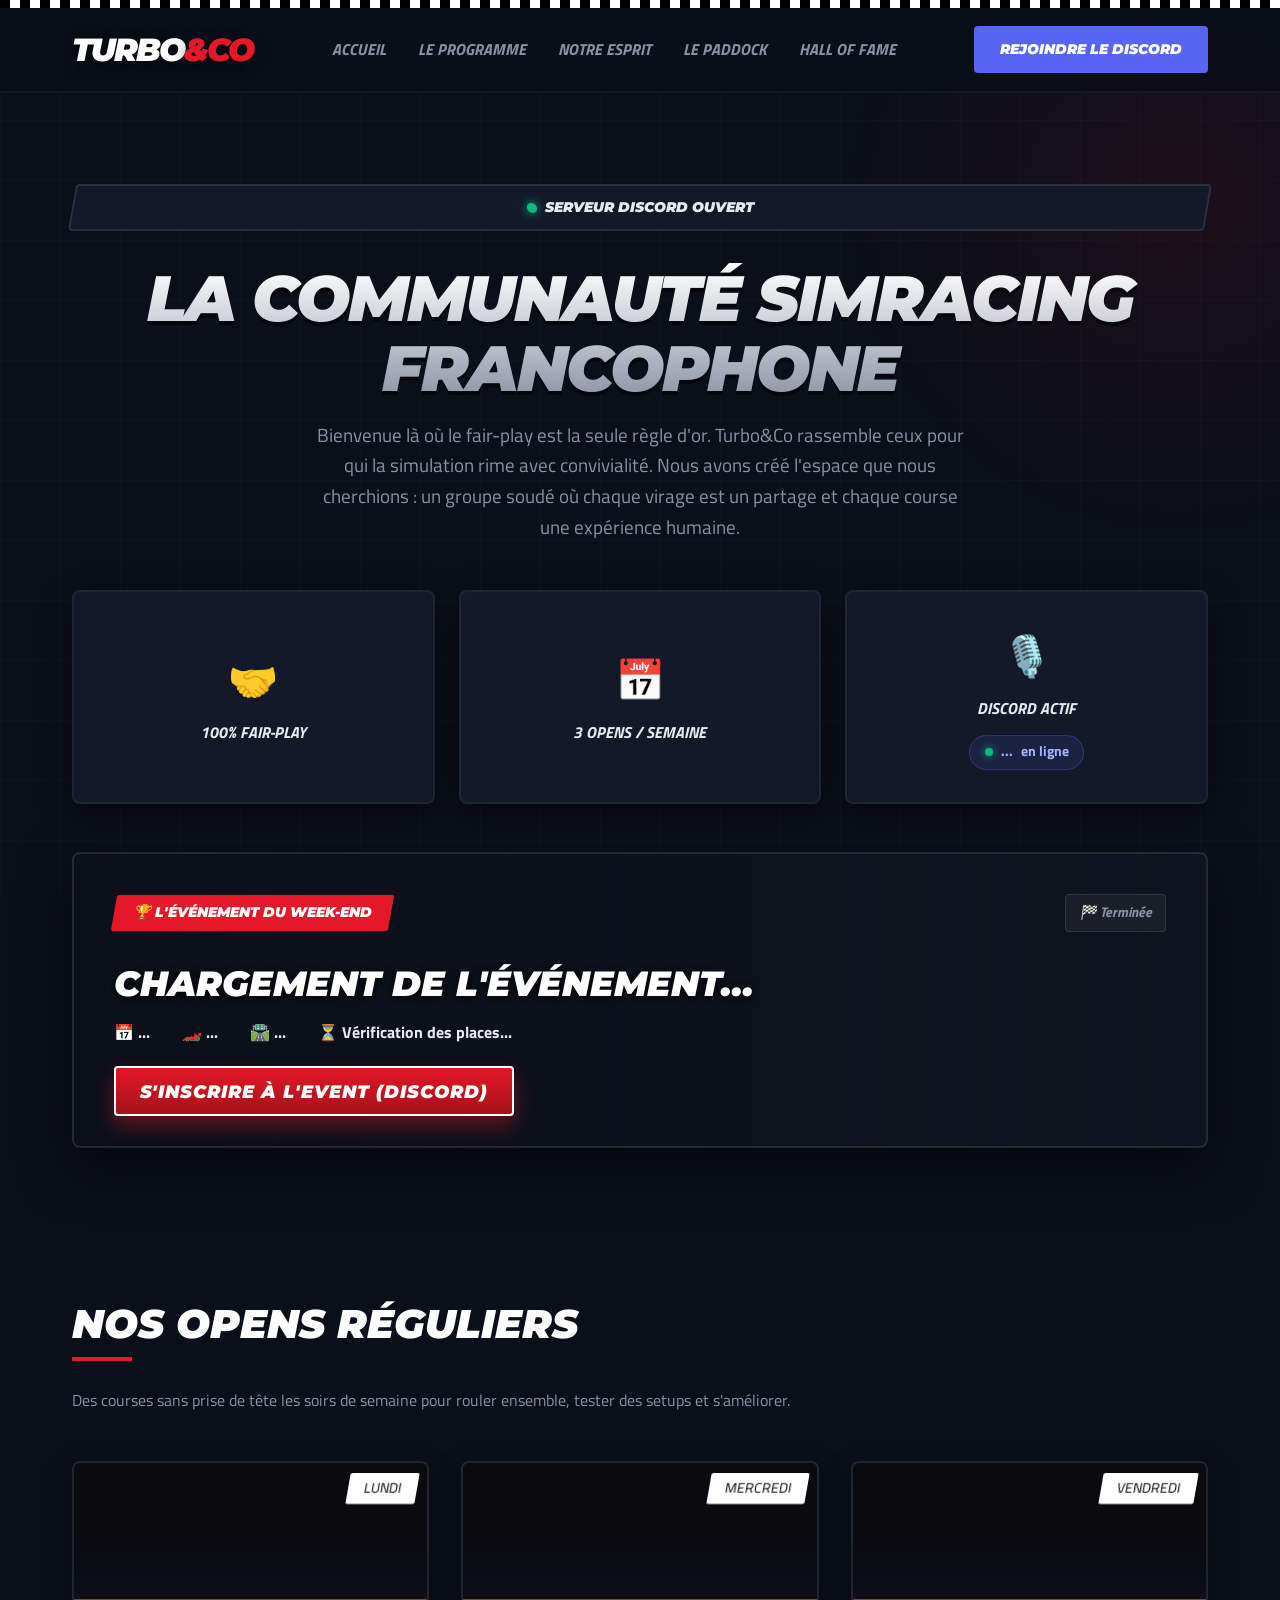
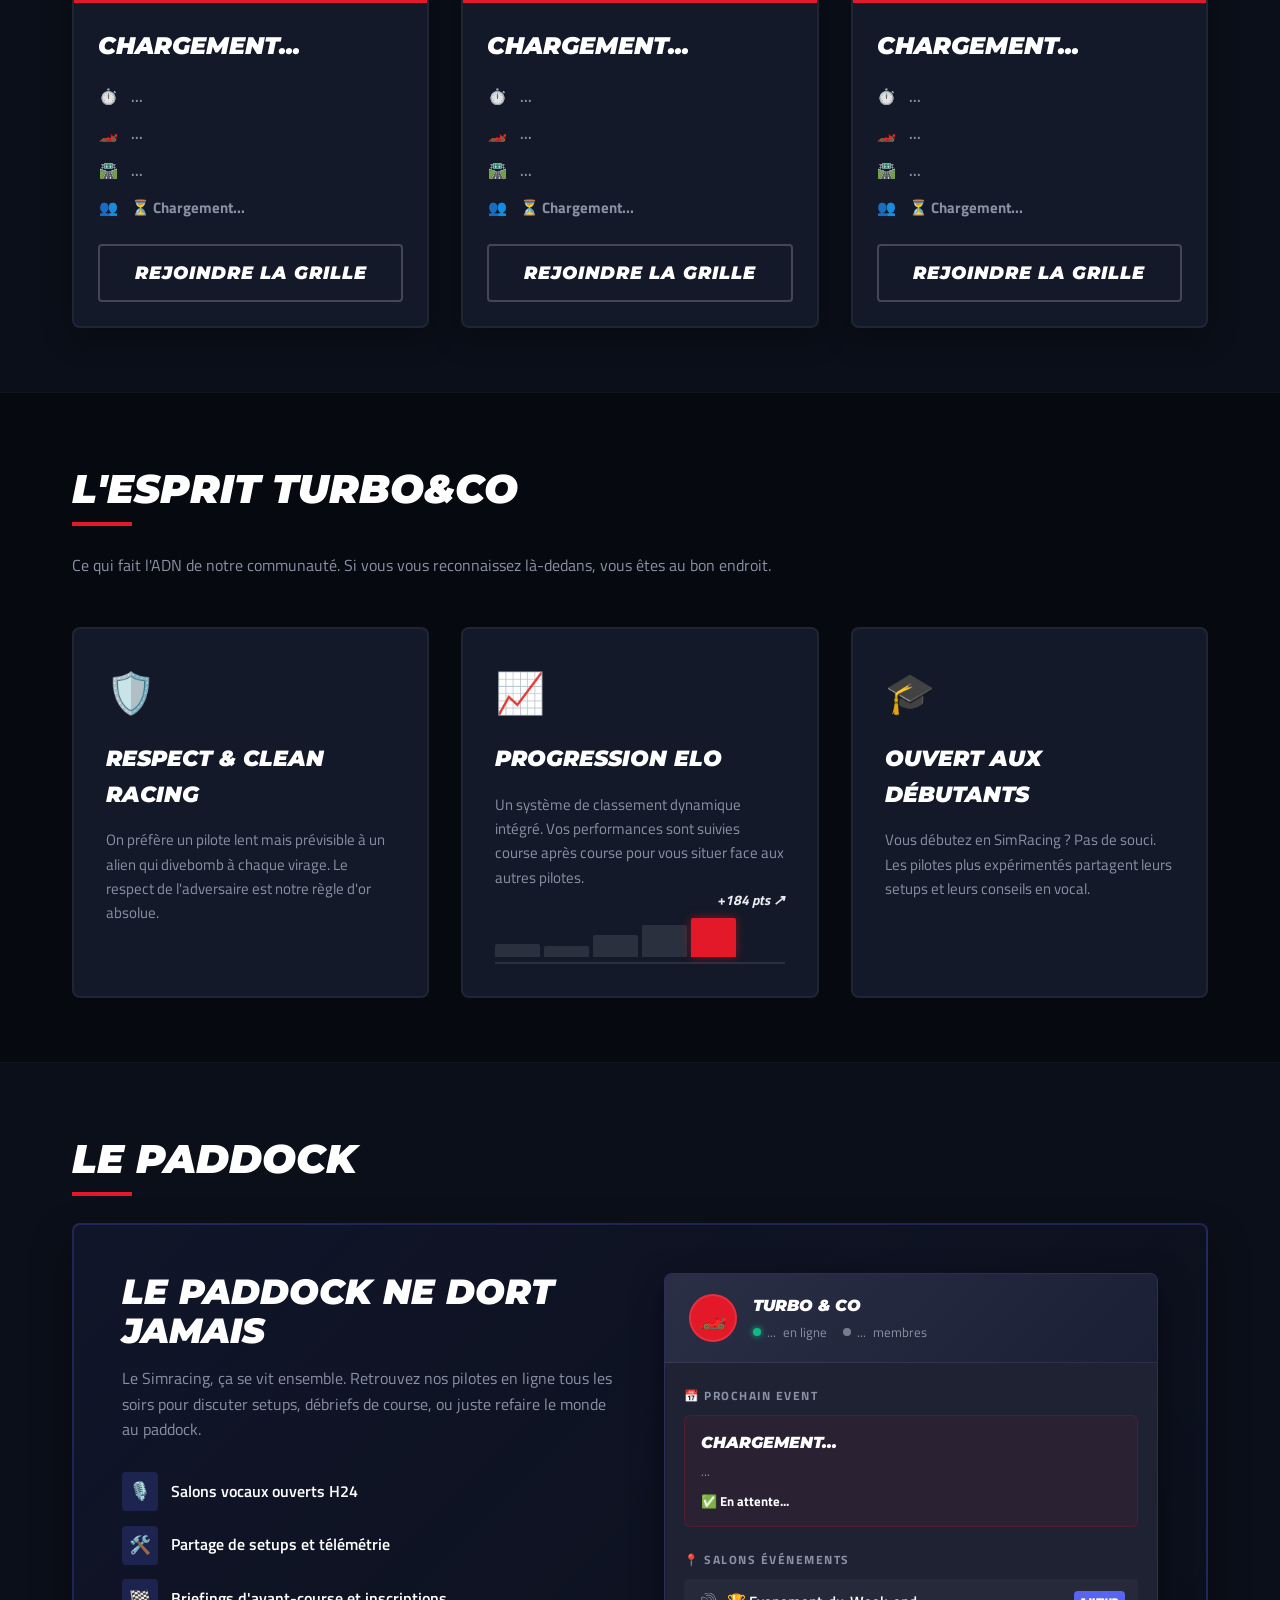
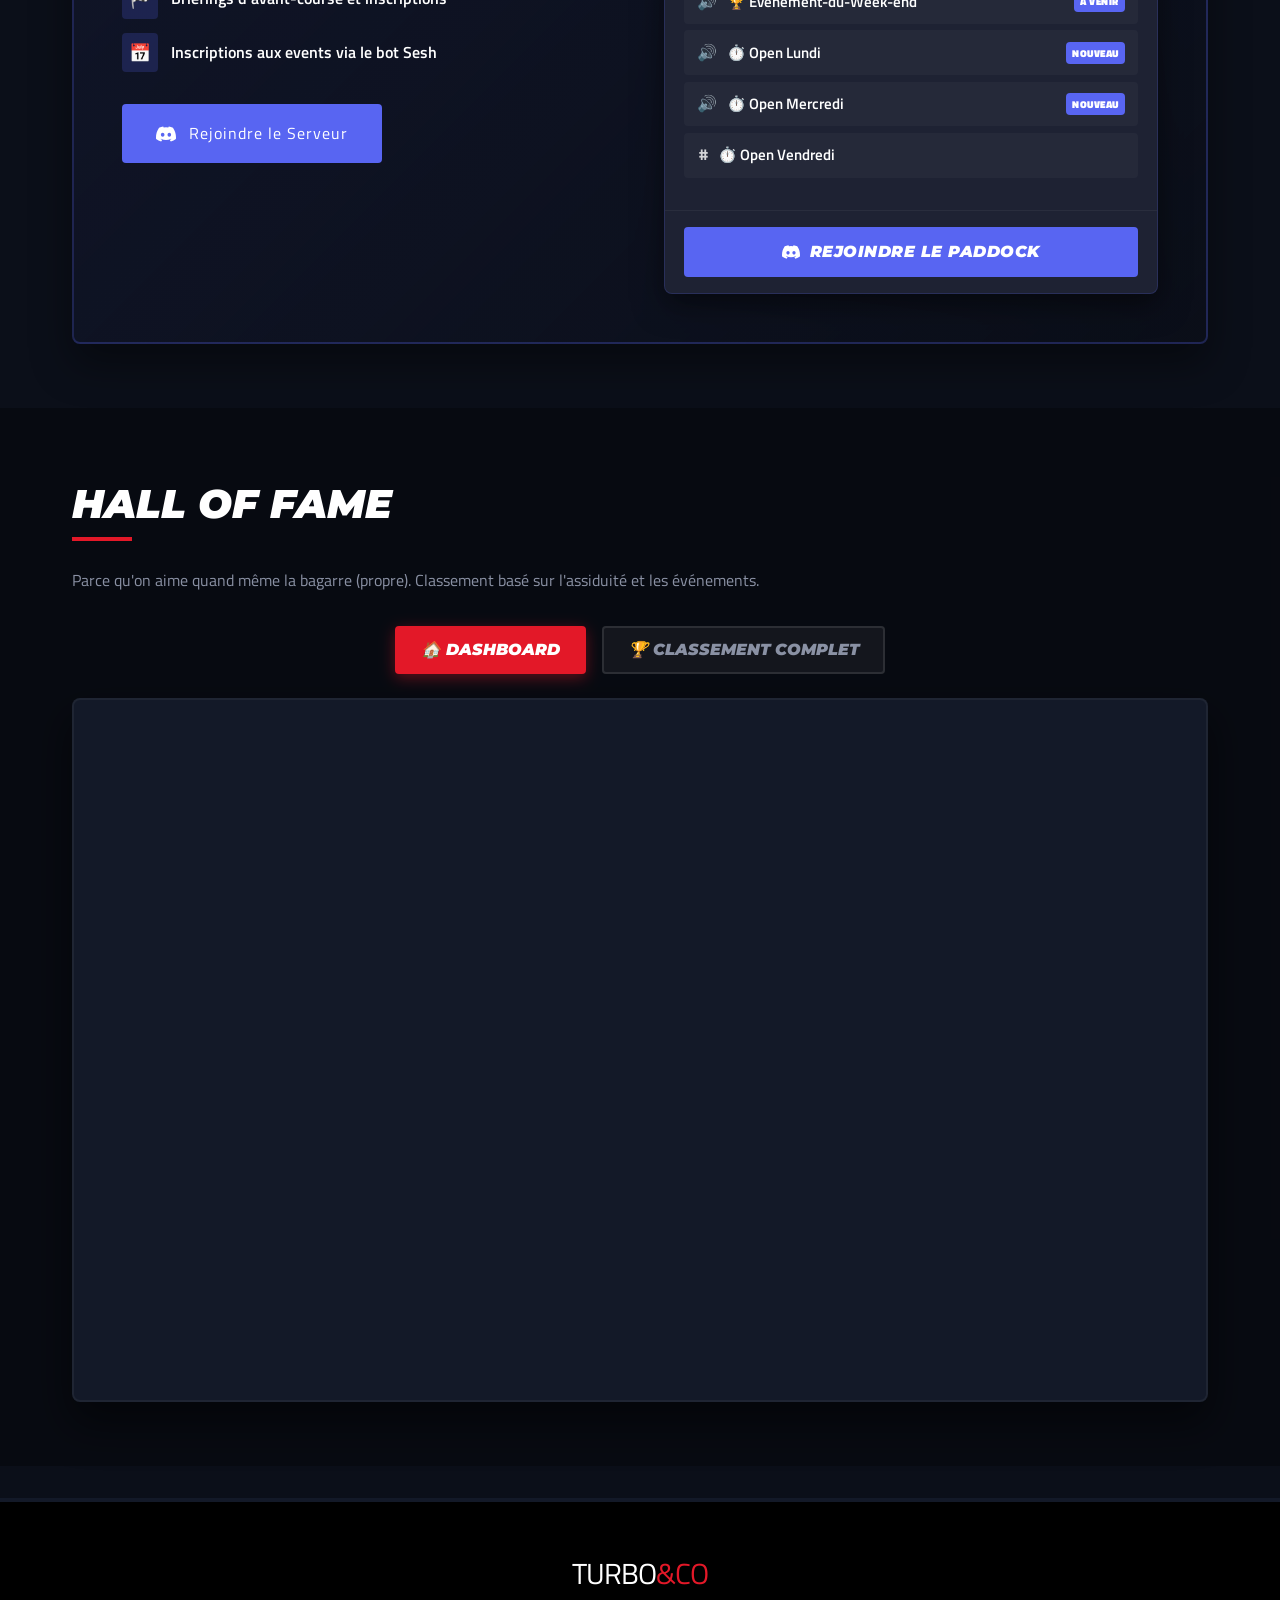
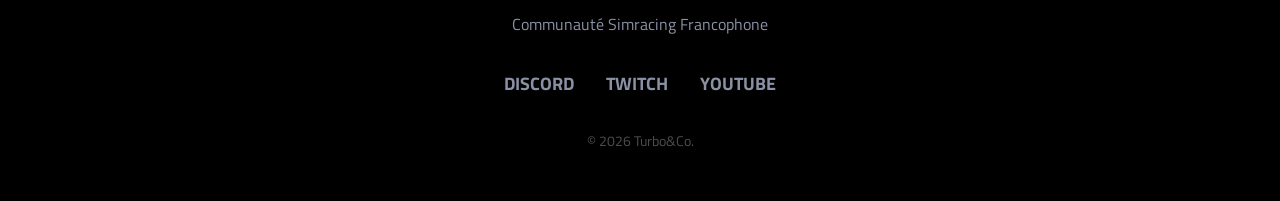
==== commit fc8d1846: "Clean up comments and improve code structure Removed unnecessary comments and improved code clarity " ====
--- a/index.html
+++ b/index.html
@@ -14,9 +14,6 @@
     <link href="https://fonts.googleapis.com/css2?family=Montserrat:ital,wght@0,700;0,900;1,700;1,900&family=Titillium+Web:ital,wght@0,400;0,600;0,700;1,600&display=swap" rel="stylesheet">
 
     <style>
-        /* ============================================================
-           VARIABLES DE COULEURS (THEME K-NETTE)
-        ============================================================ */
         :root {
             --racing-red: #E31828; 
             --racing-red-dark: #A61118; 
@@ -39,7 +36,6 @@
             line-height: 1.6; 
         }
 
-        /* Police massive (Montserrat) pour tous les éléments d'impact */
         h1, h2, h3, .logo, .btn-action, .btn-discord, .hero-badge, .race-tag, .map-title, .sheet-tab-btn, .dcw-event-title, .dcw-server-name, .dcw-join-btn {
             font-family: 'Montserrat', sans-serif;
             font-weight: 900;
@@ -47,9 +43,6 @@
             text-transform: uppercase;
         }
 
-        /* ============================================================
-           FOND DU SITE (DAMIER ET LIGNES)
-        ============================================================ */
         body::before {
             content: ''; position: fixed; top: 0; left: 0; width: 100%; height: 8px;
             background-image: linear-gradient(45deg, #FFF 25%, transparent 25%, transparent 75%, #FFF 75%, #FFF), linear-gradient(45deg, #FFF 25%, transparent 25%, transparent 75%, #FFF 75%, #FFF);
@@ -68,9 +61,6 @@
             top: -200px; right: -300px; z-index: -1; pointer-events: none;
         }
 
-        /* ============================================================
-           HEADER ET NAVIGATION
-        ============================================================ */
         header { position: fixed; top: 8px; width: 100%; background: rgba(11, 15, 25, 0.95); backdrop-filter: blur(10px); border-bottom: 2px solid rgba(255, 255, 255, 0.05); z-index: 1000; padding: 1rem 0; }
         .container { max-width: 1200px; margin: 0 auto; padding: 0 2rem; }
         nav { display: flex; justify-content: space-between; align-items: center; }
@@ -82,7 +72,6 @@
         .nav-links a { color: var(--racing-gray); text-decoration: none; font-weight: 700; font-style: italic; font-size: 1rem; text-transform: uppercase; transition: color 0.3s; }
         .nav-links a:hover { color: var(--silver); text-shadow: 0 0 10px rgba(255,255,255,0.3); }
 
-        /* Boutons */
         .btn-discord { background: var(--discord); color: white; padding: 0.6rem 1.5rem; border-radius: 4px; text-decoration: none; font-size: 0.9rem; transition: all 0.3s; border: 2px solid transparent; }
         .btn-discord:hover { background: transparent; border-color: var(--discord); }
 
@@ -94,10 +83,6 @@
         }
         .btn-action:hover { background: white; color: var(--racing-red-dark); border-color: var(--racing-red); transform: translateY(-3px); }
         
-        .btn-card { width: 100%; margin-top: 1.5rem; background: var(--racing-card); border-color: rgba(255,255,255,0.2); box-shadow: none; color: white;}
-        .btn-card:hover { background: white; color: var(--racing-dark); }
-
-        /* Hamburger Menu Mobile */
         .hamburger { display: none; flex-direction: column; cursor: pointer; gap: 5px; background: none; border: none; padding: 5px; z-index: 1001; }
         .hamburger span { width: 25px; height: 3px; background: white; transition: 0.3s ease-in-out; border-radius: 2px; }
         .hamburger.active span:nth-child(1) { transform: translateY(8px) rotate(45deg); }
@@ -111,9 +96,6 @@
             .btn-discord { display: none; }
         }
 
-        /* ============================================================
-           HERO SECTION & STATS
-        ============================================================ */
         .hero { margin-top: 120px; padding: 4rem 0; text-align: center; }
         .hero-badge { 
             background: var(--racing-card); border: 2px solid rgba(255,255,255,0.1); 
@@ -143,7 +125,6 @@
         .stat-icon { font-size: 2.5rem; display: block; margin-bottom: 0.5rem; }
         .stat-label { font-size: 1rem; color: var(--silver); font-weight: 900; font-style: italic; text-transform: uppercase;}
 
-        /* Main Event (Weekend Special) en haut */
         .next-race { 
             background: linear-gradient(to right, rgba(11, 15, 25, 0.95) 0%, rgba(11, 15, 25, 0.6) 100%), #131928; 
             border: 2px solid rgba(255, 255, 255, 0.1); border-radius: 8px; padding: 2.5rem; margin: 3rem 0; 
@@ -158,28 +139,44 @@
         #raceTimer span { display: inline-flex; align-items: center; gap: 8px; }
 
         /* ============================================================
-           CARTES DES OPENS RÉGULIERS
+           ÉVÉNEMENTS DE LA SEMAINE (CARTES CORRIGÉES)
         ============================================================ */
         .events-section { padding: 2rem 0 4rem; }
         .section-title { font-size: 2.5rem; margin-bottom: 2rem; display: inline-block; position: relative; }
         .section-title::after { content: ''; position: absolute; bottom: -5px; left: 0; width: 60px; height: 4px; background: var(--racing-red); }
         
-        .events-grid { display: grid; grid-template-columns: repeat(auto-fill, minmax(300px, 1fr)); gap: 2rem; }
-        .event-card { background: var(--racing-card); border-radius: 8px; overflow: hidden; border: 2px solid rgba(255, 255, 255, 0.05); transition: all 0.3s ease; position: relative; box-shadow: 0 10px 30px rgba(0,0,0,0.3);}
+        .events-grid { display: grid; grid-template-columns: repeat(auto-fill, minmax(300px, 1fr)); gap: 2rem; align-items: stretch; }
+        
+        .event-card { 
+            background: var(--racing-card); border-radius: 8px; overflow: hidden; 
+            border: 2px solid rgba(255, 255, 255, 0.05); transition: all 0.3s ease; 
+            position: relative; box-shadow: 0 10px 30px rgba(0,0,0,0.3);
+            display: flex; flex-direction: column; height: 100%; /* Permet aux cartes de s'étirer */
+        }
         .event-card:hover { transform: translateY(-5px); border-color: var(--silver); box-shadow: 0 15px 40px rgba(0, 0, 0, 0.6); }
-        .event-img-container { height: 140px; background-size: cover; background-position: center; position: relative; border-bottom: 4px solid var(--racing-red); background-color: #0A0A0F;}
+        
+        .event-img-container { 
+            height: 140px; flex-shrink: 0; /* Bloque la hauteur de l'image */
+            background-size: cover; background-position: center; position: relative; 
+            border-bottom: 4px solid var(--racing-red); background-color: #0A0A0F;
+        }
         .event-img-container::after { content: ''; position: absolute; bottom: 0; left: 0; right: 0; height: 50%; background: linear-gradient(to top, rgba(11,15,25,0.9), transparent); }
         .event-day-badge { position: absolute; top: 10px; right: 10px; background: white; color: black; padding: 0.3rem 1rem; border-radius: 2px; font-size: 0.85rem; z-index: 2; transform: skewX(-10deg);}
         
-        .event-body { padding: 1.5rem; display: flex; flex-direction: column; height: 100%;}
+        .event-body { padding: 1.5rem; display: flex; flex-direction: column; flex: 1; }
         .event-title-card { font-size: 1.5rem; color: white; margin-bottom: 1.2rem; }
-        .event-info-list { display: flex; flex-direction: column; gap: 0.8rem; flex-grow: 1; }
+        .event-info-list { display: flex; flex-direction: column; gap: 0.8rem; margin-bottom: 1.5rem; }
         .event-info-row { display: flex; align-items: center; gap: 0.8rem; color: var(--racing-gray); font-size: 0.95rem; font-weight: 600;}
         .event-icon { width: 20px; text-align: center; opacity: 0.9; }
 
-        /* ============================================================
-           SECTION CHARTE / ESPRIT
-        ============================================================ */
+        /* Le bouton coincé en bas de la carte proprement */
+        .btn-card { 
+            width: 100%; margin-top: auto; 
+            background: var(--racing-card); border-color: rgba(255,255,255,0.2); box-shadow: none; color: white;
+        }
+        .btn-card:hover { background: white; color: var(--racing-dark); }
+
+        /* Charte / Règles */
         .features { padding: 4rem 0; background: rgba(0, 0, 0, 0.4); border-top: 1px solid rgba(255,255,255,0.05); border-bottom: 1px solid rgba(255,255,255,0.05);}
         .features-grid { display: grid; grid-template-columns: repeat(auto-fit, minmax(300px, 1fr)); gap: 2rem; }
         .feature-card { background: var(--racing-card); border: 2px solid rgba(255, 255, 255, 0.05); border-radius: 8px; padding: 2rem; transition: all 0.3s; }
@@ -188,7 +185,6 @@
         .feature-card h3 { font-size: 1.4rem; margin-bottom: 1rem; color: white;}
         .feature-card p { color: var(--racing-gray); font-size: 0.95rem; }
 
-        /* Graphique Sparkline ELO (CSS) */
         .elo-sparkline { display: flex; align-items: flex-end; height: 50px; gap: 4px; margin-top: 1.5rem; padding-bottom: 5px; border-bottom: 2px solid rgba(255, 255, 255, 0.1); position: relative; }
         .spark-bar { flex: 1; background: rgba(255, 255, 255, 0.1); border-radius: 2px 2px 0 0; transition: height 1s ease; }
         .spark-bar:nth-child(1) { height: 20%; }
@@ -199,12 +195,8 @@
         .spark-bar:nth-child(6) { height: 90%; background: var(--racing-red); box-shadow: 0 0 10px rgba(227, 24, 40, 0.5); }
         .elo-trend { position: absolute; top: -25px; right: 0; color: var(--silver); font-weight: 900; font-style: italic; font-size: 0.9rem; }
 
-        /* ============================================================
-           SECTION DISCORD — LE PADDOCK
-        ============================================================ */
+        /* SECTION DISCORD — LE PADDOCK */
         .discord-section { padding: 4rem 0; }
-
-        /* Compteur dynamique sous l'icône micro */
         .discord-live-count {
             display: inline-flex; align-items: center; justify-content: center; gap: 0.5rem;
             background: rgba(88, 101, 242, 0.12); border: 1px solid rgba(88, 101, 242, 0.3);
@@ -239,7 +231,6 @@
         }
         .btn-discord-large:hover { background: transparent; border-color: var(--discord); color: white; transform: translateY(-3px); box-shadow: 0 10px 25px rgba(88, 101, 242, 0.3); }
 
-        /* WIDGET CUSTOM DISCORD (Remplace l'Iframe par notre propre HTML) */
         .discord-custom-widget {
             background: #1e2233; border-radius: 8px; border: 1px solid rgba(88, 101, 242, 0.2);
             overflow: hidden; box-shadow: 0 10px 30px rgba(0,0,0,0.5);
@@ -258,46 +249,24 @@
         .dcw-body { padding: 1rem 1.2rem; }
         .dcw-section-label { font-size: 0.72rem; font-weight: 700; letter-spacing: 1.5px; text-transform: uppercase; color: var(--racing-gray); font-family: 'Titillium Web', sans-serif; font-style: normal; margin-bottom: 0.6rem; margin-top: 0.5rem; }
         
-        /* -----------------------------------
-           STYLE DU FAUX WIDGET SESH
-        ----------------------------------- */
-        .dcw-next-event {
-            background: rgba(227, 24, 40, 0.06);
-            border: 1px solid rgba(227, 24, 40, 0.2);
-            border-radius: 6px; padding: 0.9rem 1rem;
-            margin-bottom: 1.5rem;
-        }
-        .dcw-event-title {
-            font-family: 'Montserrat', sans-serif; font-weight: 900;
-            font-style: italic; font-size: 1rem; color: white; margin-bottom: 0.3rem;
-        }
+        .dcw-next-event { background: rgba(227, 24, 40, 0.06); border: 1px solid rgba(227, 24, 40, 0.2); border-radius: 6px; padding: 0.9rem 1rem; margin-bottom: 1.5rem; }
+        .dcw-event-title { font-family: 'Montserrat', sans-serif; font-weight: 900; font-style: italic; font-size: 1rem; color: white; margin-bottom: 0.3rem; }
         .dcw-event-meta { font-size: 0.82rem; color: var(--racing-gray); font-style: normal; font-family: 'Titillium Web', sans-serif; }
         .dcw-event-attendees { display: flex; gap: 1rem; margin-top: 0.6rem; font-size: 0.8rem; font-family: 'Titillium Web', sans-serif; font-weight: 700;}
 
-        /* Salons vocaux Discord */
         .dcw-voice-list { display: flex; flex-direction: column; gap: 0.4rem; margin-bottom: 1rem; }
-        .dcw-voice-channel {
-            background: rgba(255,255,255,0.03); border-radius: 4px; padding: 0.6rem 0.8rem;
-            display: flex; align-items: center; gap: 0.6rem; font-size: 0.95rem; font-weight: 600; color: white;
-            font-family: 'Titillium Web', sans-serif; font-style: normal; transition: background 0.2s;
-        }
+        .dcw-voice-channel { background: rgba(255,255,255,0.03); border-radius: 4px; padding: 0.6rem 0.8rem; display: flex; align-items: center; gap: 0.6rem; font-size: 0.95rem; font-weight: 600; color: white; font-family: 'Titillium Web', sans-serif; font-style: normal; transition: background 0.2s; }
         .dcw-voice-channel:hover { background: rgba(255,255,255,0.06); }
         .dcw-voice-icon { font-size: 1rem; opacity: 0.7; }
         
-        .new-badge {
-            background: var(--discord); color: white; font-size: 0.65rem; padding: 0.15rem 0.4rem;
-            border-radius: 4px; font-weight: 800; font-family: 'Titillium Web', sans-serif; font-style: normal;
-            animation: blink-badge 2s infinite; letter-spacing: 0.5px; text-transform: uppercase;
-        }
+        .new-badge { background: var(--discord); color: white; font-size: 0.65rem; padding: 0.15rem 0.4rem; border-radius: 4px; font-weight: 800; font-family: 'Titillium Web', sans-serif; font-style: normal; animation: blink-badge 2s infinite; letter-spacing: 0.5px; text-transform: uppercase; }
         @keyframes blink-badge { 0%, 100% { opacity: 1; } 50% { opacity: 0.5; } }
 
         .dcw-footer { padding: 1rem 1.2rem; border-top: 1px solid rgba(255,255,255,0.05); display: flex; justify-content: center; }
         .dcw-join-btn { display: flex; align-items: center; justify-content: center; gap: 0.6rem; background: var(--discord); color: white; padding: 0.65rem 1.5rem; border-radius: 4px; text-transform: uppercase; letter-spacing: 0.5px; text-decoration: none; transition: all 0.3s; border: 2px solid transparent; width: 100%; }
         .dcw-join-btn:hover { background: transparent; border-color: var(--discord); }
 
-        /* ============================================================
-           CLASSEMENT IFRAME (TABLEAUX GOOGLE SHEETS)
-        ============================================================ */
+        /* Classement & Iframe */
         .classement-section { padding: 4rem 0; background: rgba(0, 0, 0, 0.3);}
         .sheet-tabs { display: flex; gap: 1rem; margin-bottom: 1.5rem; flex-wrap: wrap; justify-content: center; }
         .sheet-tab-btn { background: rgba(255, 255, 255, 0.05); border: 2px solid rgba(255, 255, 255, 0.1); color: var(--racing-gray); padding: 0.8rem 1.5rem; border-radius: 4px; cursor: pointer; transition: all 0.3s ease; font-size: 1rem; }
@@ -319,7 +288,6 @@
     <div class="bg-grid"></div>
     <div class="glow-red"></div>
 
-    <!-- HEADER / NAVIGATION -->
     <header>
         <div class="container">
             <nav role="navigation">
@@ -340,7 +308,6 @@
     </header>
 
     <main>
-        <!-- HERO (ACCUEIL) -->
         <section class="hero" id="accueil">
             <div class="container">
                 <div class="hero-badge"><span><span class="live-dot"></span> Serveur Discord Ouvert</span></div>
@@ -366,7 +333,6 @@
                     </article>
                 </div>
 
-                <!-- MAIN EVENT (WEEKEND SPECIAL) EN HAUT -->
                 <div class="next-race" id="img-weekend_special">
                     <div class="race-header">
                         <span class="race-tag"><span>🏆 L'Événement du Week-end</span></span>
@@ -382,21 +348,19 @@
                     </div>
 
                     <div style="margin-top: 2rem;">
-                        <!-- Le lien sera injecté par le JS -->
-                        <a id="link-weekend_special" href="#" class="btn-action" target="_blank">S'inscrire à l'Event (Discord)</a>
+                        <a id="link-weekend_special" href="https://discord.gg/dREZzRbHKG" class="btn-action" target="_blank">S'inscrire à l'Event (Discord)</a>
                     </div>
                 </div>
             </div>
         </section>
 
-        <!-- PROGRAMME DES OPENS -->
         <section class="events-section" id="programme">
             <div class="container">
                 <h2 class="section-title">Nos Opens Réguliers</h2>
                 <p style="color: var(--racing-gray); margin-bottom: 3rem;">Des courses sans prise de tête les soirs de semaine pour rouler ensemble, tester des setups et s'améliorer.</p>
 
                 <div class="events-grid">
-                    <!-- CARTE LUNDI -->
+                    <!-- LUNDI -->
                     <article class="event-card" id="card-monday_open">
                         <div id="img-monday_open" class="event-img-container">
                             <span id="day-monday_open" class="event-day-badge">LUNDI</span>
@@ -412,11 +376,11 @@
                                     <span id="status-monday_open" style="font-weight: 700;">⏳ Chargement...</span>
                                 </div>
                             </div>
-                            <a id="link-monday_open" href="#" class="btn-action btn-card" target="_blank">Rejoindre la grille</a>
+                            <a id="link-monday_open" href="https://discord.gg/dREZzRbHKG" class="btn-action btn-card" target="_blank">Rejoindre la grille</a>
                         </div>
                     </article>
 
-                    <!-- CARTE MERCREDI -->
+                    <!-- MERCREDI -->
                     <article class="event-card" id="card-wednesday_sprint">
                         <div id="img-wednesday_sprint" class="event-img-container">
                             <span id="day-wednesday_sprint" class="event-day-badge">MERCREDI</span>
@@ -432,11 +396,11 @@
                                     <span id="status-wednesday_sprint" style="font-weight: 700;">⏳ Chargement...</span>
                                 </div>
                             </div>
-                            <a id="link-wednesday_sprint" href="#" class="btn-action btn-card" target="_blank">Rejoindre la grille</a>
+                            <a id="link-wednesday_sprint" href="https://discord.gg/dREZzRbHKG" class="btn-action btn-card" target="_blank">Rejoindre la grille</a>
                         </div>
                     </article>
 
-                    <!-- CARTE VENDREDI -->
+                    <!-- VENDREDI -->
                     <article class="event-card" id="card-friday_fun">
                         <div id="img-friday_fun" class="event-img-container">
                             <span id="day-friday_fun" class="event-day-badge">VENDREDI</span>
@@ -452,14 +416,13 @@
                                     <span id="status-friday_fun" style="font-weight: 700;">⏳ Chargement...</span>
                                 </div>
                             </div>
-                            <a id="link-friday_fun" href="#" class="btn-action btn-card" target="_blank">Rejoindre la grille</a>
+                            <a id="link-friday_fun" href="https://discord.gg/dREZzRbHKG" class="btn-action btn-card" target="_blank">Rejoindre la grille</a>
                         </div>
                     </article>
                 </div>
             </div>
         </section>
 
-        <!-- NOTRE ESPRIT / CHARTE -->
         <section class="features" id="charte">
             <div class="container">
                 <h2 class="section-title">L'Esprit Turbo&Co</h2>
@@ -521,7 +484,7 @@
                         </a>
                     </div>
 
-                    <!-- WIDGET CUSTOM DISCORD (Remplace l'Iframe par le design HTML/CSS) -->
+                    <!-- WIDGET CUSTOM DISCORD -->
                     <div class="discord-custom-widget">
                         <div class="dcw-header">
                             <div class="dcw-avatar">🏎️</div>
@@ -541,18 +504,12 @@
                         </div>
 
                         <div class="dcw-body">
-                            <!-- ==========================================
-                                 FAUX WIDGET SESH : PROCHAIN EVENT
-                                 Généré par les données du Sheets !
-                            =========================================== -->
                             <div class="dcw-section-label">📅 PROCHAIN EVENT</div>
                             <div class="dcw-next-event" id="dcwNextEvent">
-                                <!-- ID JS pour injection dynamique -->
                                 <div class="dcw-event-title" id="dcwEventTitle">Chargement...</div>
                                 <div class="dcw-event-meta" id="dcwEventMeta">...</div>
                                 <div class="dcw-event-attendees">
                                     <span id="dcwAttYes">✅ En attente...</span>
-                                    <span style="color: var(--gold);">🤔 0 peut-être</span>
                                 </div>
                             </div>
 
@@ -593,7 +550,7 @@
             </div>
         </section>
 
-        <!-- CLASSEMENT & BOUTONS IFRAME -->
+        <!-- CLASSEMENT & IFRAME -->
         <section class="classement-section" id="classement">
             <div class="container">
                 <h2 class="section-title">Hall of Fame</h2>
@@ -631,84 +588,82 @@
 
     <script>
         // ----------------------------------------------------
-        // LECTURE DYNAMIQUE DU GOOGLE SHEETS
+        // LECTURE DYNAMIQUE DU GOOGLE SHEETS - CSV 
         // ----------------------------------------------------
         async function fetchInscriptions() {
-            // Lien CSV de la feuille "INSCRIPTIONS"
             const urlCSV = 'https://docs.google.com/spreadsheets/d/e/2PACX-1vQBn4oeHtoxv9akaGvMrCDvMTTV5fTB8WL5nep-a51c8Ggjh6Ejt7yFKlC4ojQ6ZWohNNT-njBqsNR_/pub?gid=1162198900&single=true&output=csv';
 
             try {
                 const response = await fetch(urlCSV);
                 const csvData = await response.text();
                 
-                // Séparation des lignes proprement
-                const lignes = csvData.split('\n').slice(1); 
+                // Utilisation d'une Regex robuste pour séparer les lignes (gère les formats Windows et Mac)
+                const lignes = csvData.split(/\r?\n/).slice(1); 
 
                 lignes.forEach(ligne => {
-                    // Regex avancée pour ne pas couper au milieu des mots s'il y a des virgules
                     const col = ligne.split(/,(?=(?:(?:[^"]*"){2})*[^"]*$)/).map(s => s.replace(/^"|"$/g, '').trim());
 
                     if (col.length >= 9) {
-                        const id = col[0]; // Ex: "weekend_special", "monday_open"
-
-                        // Si l'ID existe sur la page HTML, on l'alimente
+                        const id = col[0]; 
+
                         if (document.getElementById('title-' + id)) {
+                            // Valeurs de repli ultra robustes si la case est totalement vide
+                            const dayText = col[1] && col[1] !== "" ? col[1] : "TBA";
+                            document.getElementById('day-' + id).innerText = dayText;
                             
-                            // TEXTES (Cartes)
-                            document.getElementById('day-' + id).innerText = col[1] || "TBA";    
-                            document.getElementById('title-' + id).innerText = col[2] || "Événement à venir";  
-                            document.getElementById('time-' + id).innerText = col[3] || "Horaires non définis";   
-                            document.getElementById('cat-' + id).innerText = col[4] || "-";    
-                            document.getElementById('track-' + id).innerText = col[5] || "-";  
-
-                            // GESTION IMAGE & GITHUB RAW
-                            let imgUrl = col[6] ? col[6].trim() : "";
+                            const titleText = col[2] && col[2] !== "" ? col[2] : "Événement à venir";
+                            document.getElementById('title-' + id).innerText = titleText;
+                            
+                            const timeText = col[3] && col[3] !== "" ? col[3] : "Horaires non définis";
+                            document.getElementById('time-' + id).innerText = timeText;
+                            
+                            const catText = col[4] && col[4] !== "" ? col[4] : "-";
+                            document.getElementById('cat-' + id).innerText = catText;
+                            
+                            const trackText = col[5] && col[5] !== "" ? col[5] : "-";
+                            document.getElementById('track-' + id).innerText = trackText;  
+
+                            let imgUrl = col[6] ? col[6] : "";
+                            
                             if (imgUrl && imgUrl.includes("github.com") && !imgUrl.includes("?raw=true")) {
                                 imgUrl += "?raw=true";
                             }
+                            
                             if (!imgUrl || imgUrl === "?raw=true" || imgUrl === "") {
                                 imgUrl = "https://images.unsplash.com/photo-1568605117036-5fe5e7bab0b7?q=80&w=800&auto=format&fit=crop";
                             }
 
                             const imgContainer = document.getElementById('img-' + id);
-                            
-                            // --- CAS PARTICULIER : L'ÉVÉNEMENT DU WEEK-END ---
                             if(id === 'weekend_special') {
-                                // 1. L'image de la grande bannière en haut
                                 imgContainer.style.backgroundImage = `linear-gradient(to right, rgba(11, 15, 25, 0.95) 0%, rgba(11, 15, 25, 0.6) 100%), url('${imgUrl}')`;
                                 
-                                // 2. COMMENTAIRE EXPLICATIF : Mise à jour du "Faux" Widget Sesh en bas de page !
-                                // Le script recycle la donnée du weekend_special pour alimenter le Paddock Discord
+                                // INJECTION DANS LE WIDGET DISCORD
                                 const dcwTitle = document.getElementById('dcwEventTitle');
                                 const dcwMeta = document.getElementById('dcwEventMeta');
                                 const dcwAttYes = document.getElementById('dcwAttYes');
                                 
-                                if(dcwTitle) dcwTitle.innerText = col[2] || "Événement à venir";
-                                if(dcwMeta) dcwMeta.innerText = '🗓️ ' + (col[3] || "Horaires non définis");
+                                if(dcwTitle) dcwTitle.innerText = titleText;
+                                if(dcwMeta) dcwMeta.innerText = '🗓️ ' + timeText;
                                 if(dcwAttYes) {
-                                    const statusTxtSesh = col[7] || "En attente";
+                                    const statusTxtSesh = col[7] && col[7] !== "" ? col[7] : "En attente";
                                     dcwAttYes.innerText = statusTxtSesh;
                                     
-                                    // Application des couleurs "Feu tricolore"
                                     if(statusTxtSesh.includes('🔴')) dcwAttYes.style.color = '#E31828';
                                     else if(statusTxtSesh.includes('🟠')) dcwAttYes.style.color = '#FBBF24';
                                     else if(statusTxtSesh.includes('🟢')) dcwAttYes.style.color = '#10B981';
                                 }
                             } else {
-                                // Cartes Lundi, Mercredi, Vendredi (Classique)
                                 imgContainer.style.backgroundImage = `url('${imgUrl}')`;
                             }
 
-                            // STATUTS & COULEURS (Pour toutes les cartes en haut)
                             const statusEl = document.getElementById('status-' + id);
-                            const statusTxt = col[7] || "En attente";
+                            const statusTxt = col[7] && col[7] !== "" ? col[7] : "En attente";
                             statusEl.innerText = statusTxt;
 
                             if(statusTxt.includes('🔴')) statusEl.style.color = '#E31828';
                             else if(statusTxt.includes('🟠')) statusEl.style.color = '#FBBF24';
                             else if(statusTxt.includes('🟢')) statusEl.style.color = '#10B981';
 
-                            // LIEN BOUTON DISCORD
                             document.getElementById('link-' + id).href = col[8] || "https://discord.gg/dREZzRbHKG";
                         }
                     }
@@ -718,17 +673,15 @@
             }
         }
 
-        // Lancer la lecture des données Google Sheets
         fetchInscriptions();
 
         // ----------------------------------------------------
-        // NAVIGATION DE L'IFRAME (CLASSEMENT / DASHBOARD)
+        // NAVIGATION DE L'IFRAME GOOGLE SHEETS
         // ----------------------------------------------------
         function changeSheet(type, btnElement) {
             const iframe = document.getElementById('ranking-iframe');
             let url = '';
 
-            // Les GIDs (ID d'onglets) sont placés dynamiquement
             if (type === 'dashboard') {
                 url = 'https://docs.google.com/spreadsheets/d/e/2PACX-1vQBn4oeHtoxv9akaGvMrCDvMTTV5fTB8WL5nep-a51c8Ggjh6Ejt7yFKlC4ojQ6ZWohNNT-njBqsNR_/pubhtml?gid=1140481306&single=true&widget=false&headers=false&chrome=false&gridlines=false';
             } else if (type === 'classement') {
@@ -737,7 +690,6 @@
 
             iframe.src = url;
 
-            // Retrait de la classe active sur tous les boutons, puis ajout sur le bouton cliqué
             document.querySelectorAll('.sheet-tab-btn').forEach(btn => btn.classList.remove('active'));
             btnElement.classList.add('active');
         }
@@ -749,7 +701,6 @@
         
         async function fetchDiscordCounts() {
             try {
-                // Interrogation silencieuse de l'API d'invitation Discord
                 const res  = await fetch(`https://discord.com/api/v9/invites/${DISCORD_INVITE}?with_counts=true`);
                 if (!res.ok) return;
                 const data = await res.json();
@@ -757,7 +708,6 @@
                 const online = data.approximate_presence_count ?? '?';
                 const total  = data.approximate_member_count  ?? '?';
 
-                // Injection des chiffres dans la carte Stats et le Paddock
                 const heroEl = document.getElementById('heroOnlineCount');
                 if (heroEl) heroEl.textContent = online;
 
@@ -770,9 +720,8 @@
                 console.warn('Discord counts unavailable:', e);
             }
         }
-        
         fetchDiscordCounts();
-        setInterval(fetchDiscordCounts, 5 * 60 * 1000); // Actualisation toutes les 5 minutes
+        setInterval(fetchDiscordCounts, 5 * 60 * 1000);
 
         // ----------------------------------------------------
         // GESTION DU MENU MOBILE
@@ -793,7 +742,7 @@
         });
 
         // ----------------------------------------------------
-        // TIMER DE L'EVENT WEEK-END 
+        // TIMER DISCRET 
         // ----------------------------------------------------
         function updateTimer() {
             const raceDate = new Date('2026-03-28T21:00:00');
@@ -833,9 +782,7 @@
 
         setInterval(updateTimer, 1000); updateTimer();
 
-        // ----------------------------------------------------
-        // ANIMATIONS FLUIDES AU SCROLL
-        // ----------------------------------------------------
+        // Scroll Animations
         const observerOptions = { threshold: 0.1, rootMargin: '0px 0px -50px 0px' };
         const observer = new IntersectionObserver(function(entries) {
             entries.forEach(entry => {
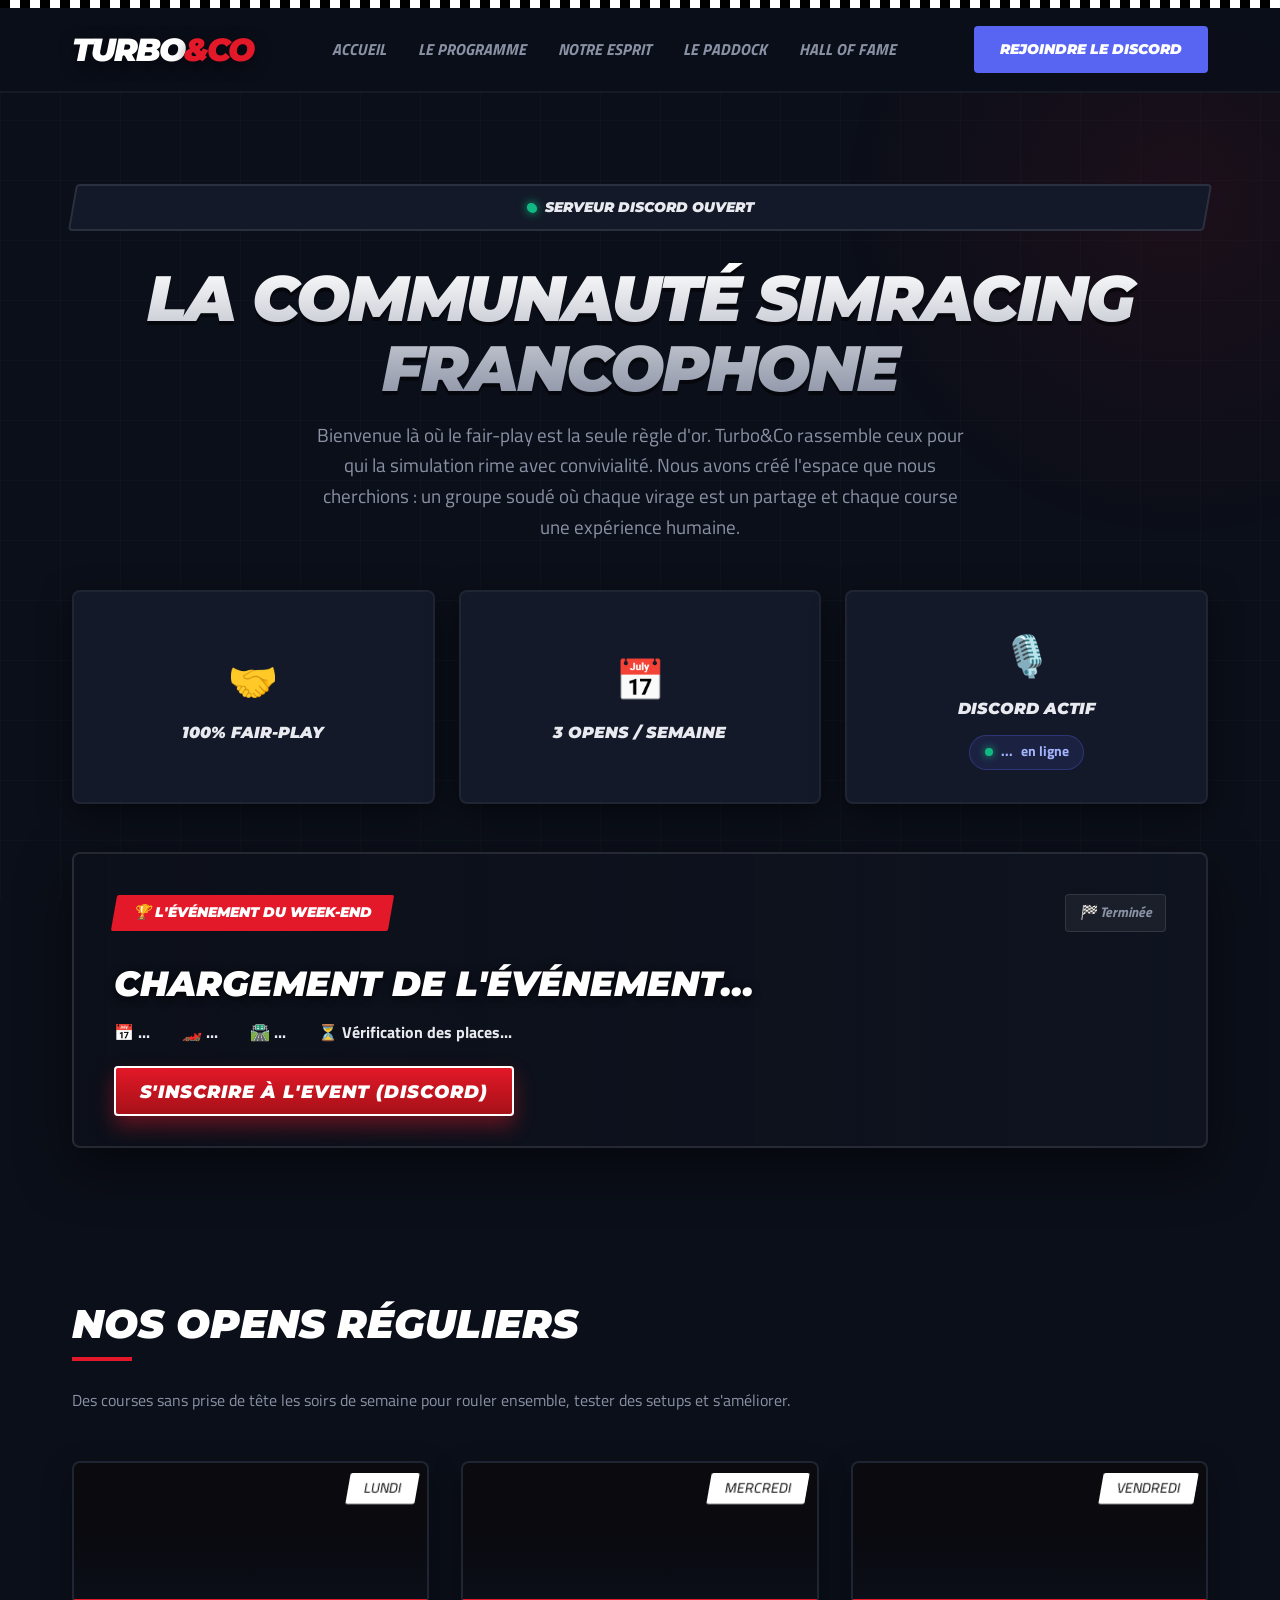
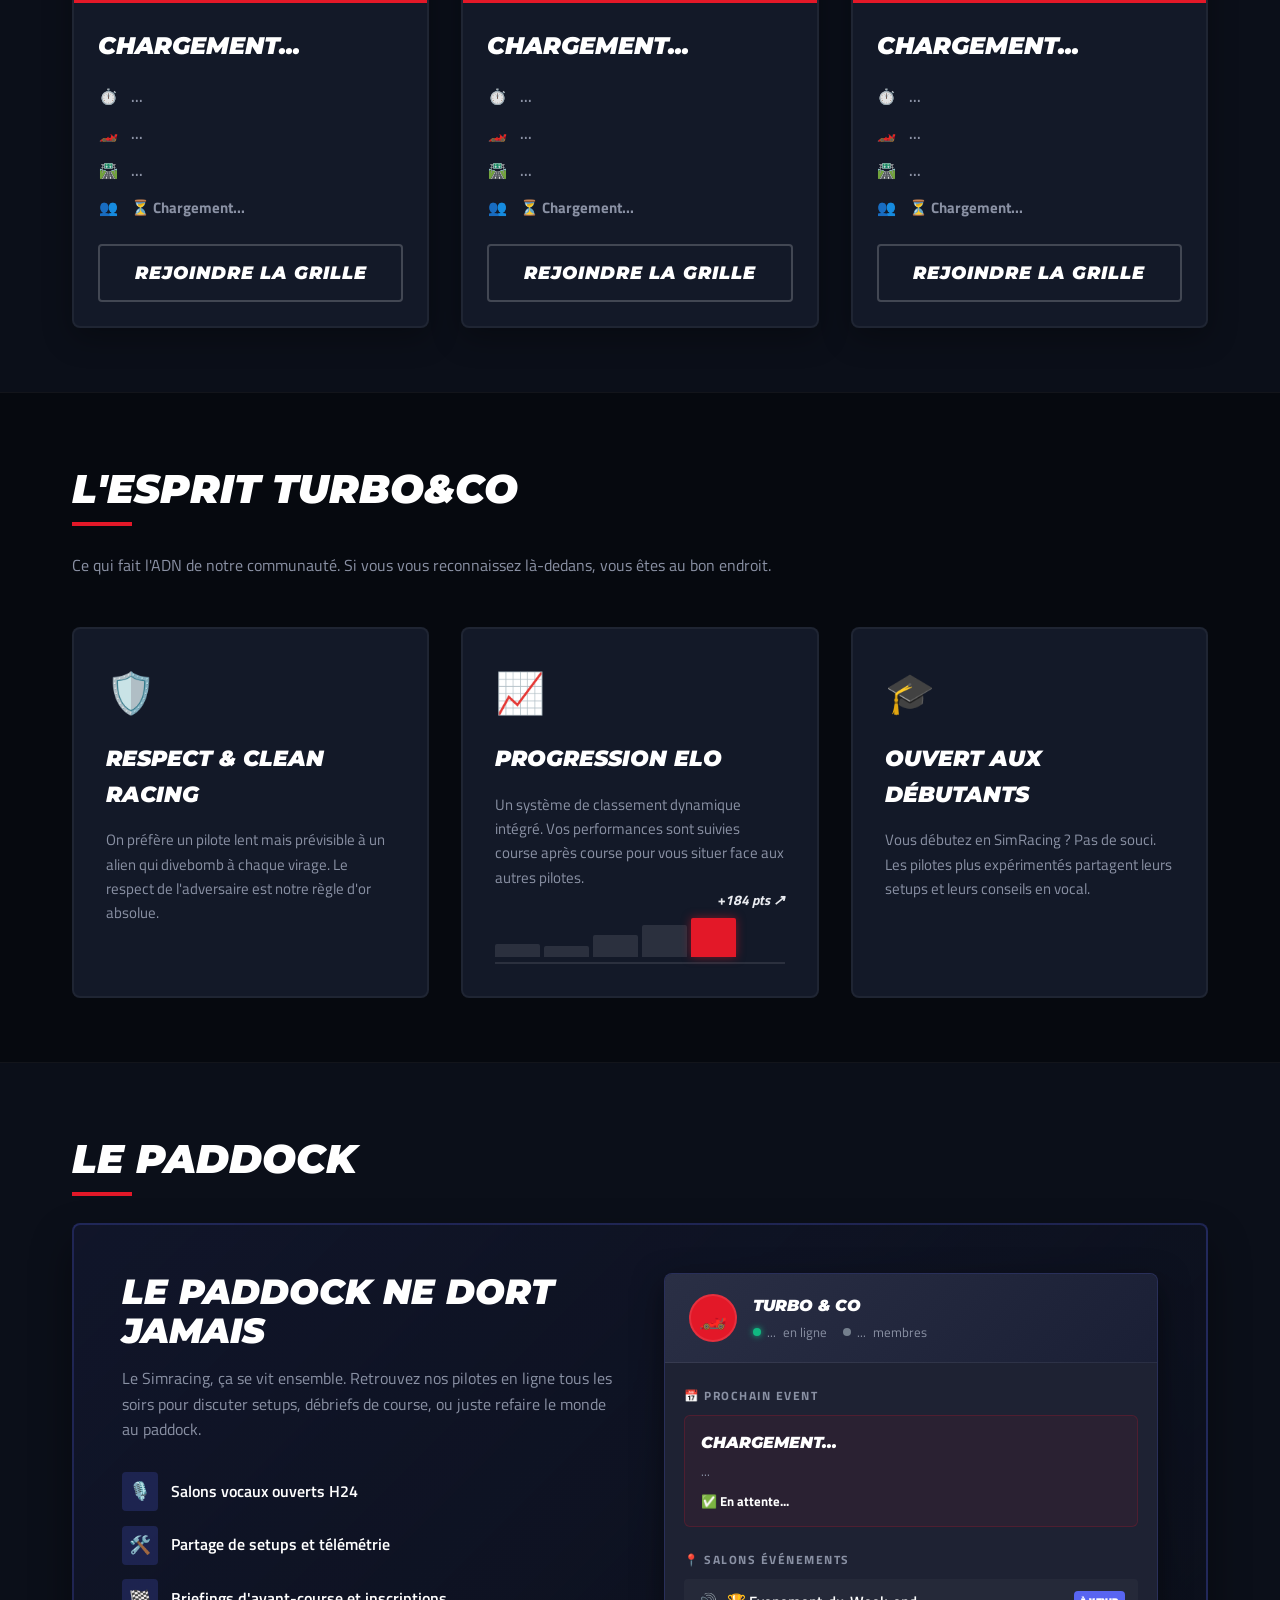
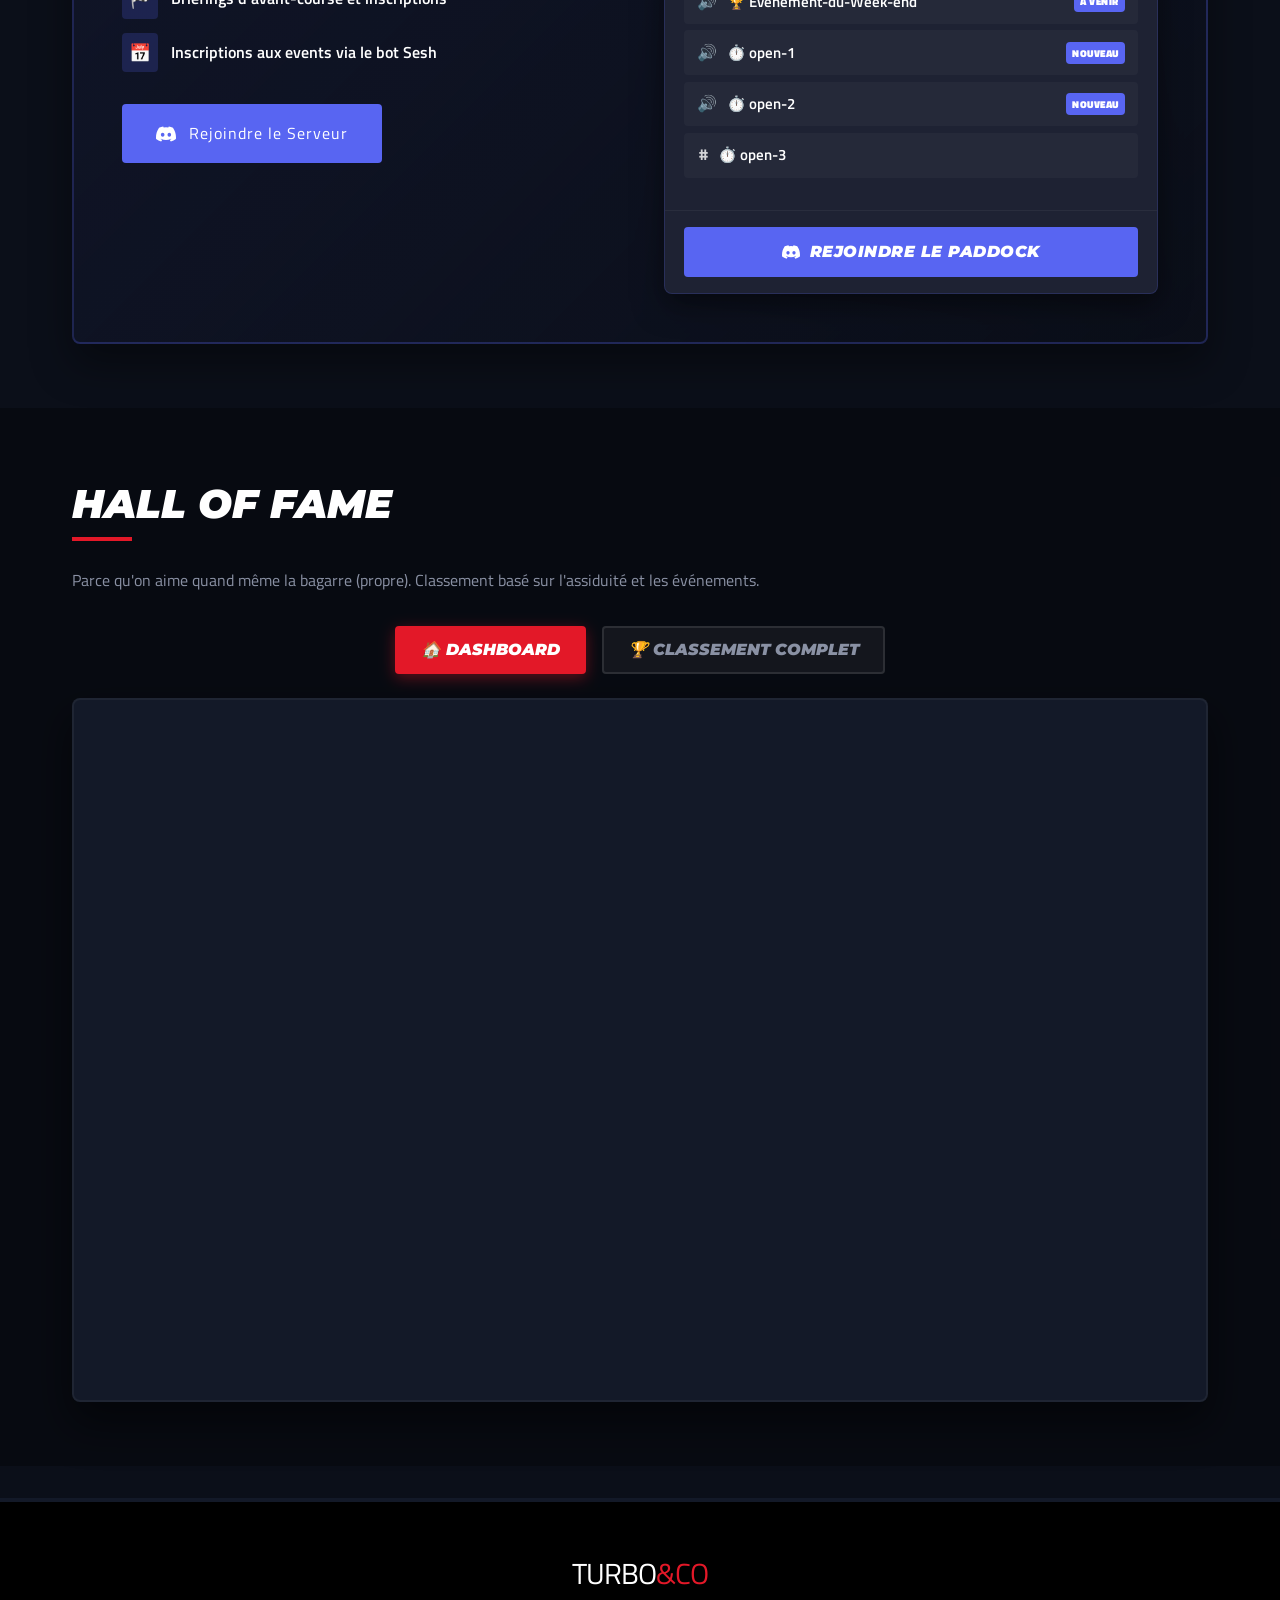
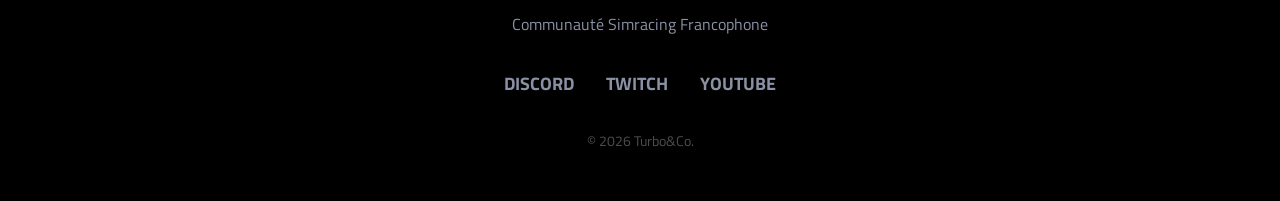
==== commit d8079244: "Enhance styles and comments in index.html Refine styles and improve comments in index.html for bette" ====
--- a/index.html
+++ b/index.html
@@ -14,6 +14,9 @@
     <link href="https://fonts.googleapis.com/css2?family=Montserrat:ital,wght@0,700;0,900;1,700;1,900&family=Titillium+Web:ital,wght@0,400;0,600;0,700;1,600&display=swap" rel="stylesheet">
 
     <style>
+        /* ============================================================
+           VARIABLES COULEURS (K-NETTE MOTORSHPORT)
+        ============================================================ */
         :root {
             --racing-red: #E31828; 
             --racing-red-dark: #A61118; 
@@ -36,6 +39,7 @@
             line-height: 1.6; 
         }
 
+        /* Police Montserrat (massive) pour les éléments forts */
         h1, h2, h3, .logo, .btn-action, .btn-discord, .hero-badge, .race-tag, .map-title, .sheet-tab-btn, .dcw-event-title, .dcw-server-name, .dcw-join-btn {
             font-family: 'Montserrat', sans-serif;
             font-weight: 900;
@@ -43,6 +47,7 @@
             text-transform: uppercase;
         }
 
+        /* Damier haut de page */
         body::before {
             content: ''; position: fixed; top: 0; left: 0; width: 100%; height: 8px;
             background-image: linear-gradient(45deg, #FFF 25%, transparent 25%, transparent 75%, #FFF 75%, #FFF), linear-gradient(45deg, #FFF 25%, transparent 25%, transparent 75%, #FFF 75%, #FFF);
@@ -61,6 +66,9 @@
             top: -200px; right: -300px; z-index: -1; pointer-events: none;
         }
 
+        /* ============================================================
+           HEADER & NAV
+        ============================================================ */
         header { position: fixed; top: 8px; width: 100%; background: rgba(11, 15, 25, 0.95); backdrop-filter: blur(10px); border-bottom: 2px solid rgba(255, 255, 255, 0.05); z-index: 1000; padding: 1rem 0; }
         .container { max-width: 1200px; margin: 0 auto; padding: 0 2rem; }
         nav { display: flex; justify-content: space-between; align-items: center; }
@@ -83,6 +91,9 @@
         }
         .btn-action:hover { background: white; color: var(--racing-red-dark); border-color: var(--racing-red); transform: translateY(-3px); }
         
+        .btn-card { width: 100%; margin-top: auto; background: var(--racing-card); border-color: rgba(255,255,255,0.2); box-shadow: none; color: white;}
+        .btn-card:hover { background: white; color: var(--racing-dark); }
+
         .hamburger { display: none; flex-direction: column; cursor: pointer; gap: 5px; background: none; border: none; padding: 5px; z-index: 1001; }
         .hamburger span { width: 25px; height: 3px; background: white; transition: 0.3s ease-in-out; border-radius: 2px; }
         .hamburger.active span:nth-child(1) { transform: translateY(8px) rotate(45deg); }
@@ -96,6 +107,9 @@
             .btn-discord { display: none; }
         }
 
+        /* ============================================================
+           HERO & STATS
+        ============================================================ */
         .hero { margin-top: 120px; padding: 4rem 0; text-align: center; }
         .hero-badge { 
             background: var(--racing-card); border: 2px solid rgba(255,255,255,0.1); 
@@ -123,8 +137,24 @@
         }
         .stat-card:hover { border-color: var(--silver); transform: translateY(-5px); }
         .stat-icon { font-size: 2.5rem; display: block; margin-bottom: 0.5rem; }
-        .stat-label { font-size: 1rem; color: var(--silver); font-weight: 900; font-style: italic; text-transform: uppercase;}
-
+        .stat-label { font-family: 'Montserrat', sans-serif; font-size: 1rem; color: var(--silver); font-weight: 900; font-style: italic; text-transform: uppercase;}
+
+        /* Widget en ligne Discord dans la stat card (CORRIGÉ) */
+        .discord-live-count {
+            display: inline-flex; align-items: center; justify-content: center; gap: 0.5rem;
+            background: rgba(88, 101, 242, 0.12); border: 1px solid rgba(88, 101, 242, 0.3);
+            padding: 0.35rem 0.9rem; border-radius: 50px; font-size: 0.85rem; font-weight: 700;
+            font-family: 'Titillium Web', sans-serif; font-style: normal; margin-top: 0.8rem; color: #a5b4fc;
+            white-space: nowrap; /* Empêche le texte d'être écrasé */
+        }
+        .discord-live-count .dot-online {
+            width: 8px; height: 8px; background: var(--success); border-radius: 50%; box-shadow: 0 0 8px var(--success);
+            animation: blink 1.2s infinite; flex-shrink: 0;
+        }
+
+        /* ============================================================
+           CARTES DE COURSES (CORRIGÉES AVEC FLEXBOX)
+        ============================================================ */
         .next-race { 
             background: linear-gradient(to right, rgba(11, 15, 25, 0.95) 0%, rgba(11, 15, 25, 0.6) 100%), #131928; 
             border: 2px solid rgba(255, 255, 255, 0.1); border-radius: 8px; padding: 2.5rem; margin: 3rem 0; 
@@ -138,25 +168,23 @@
         .race-details { display: flex; gap: 2rem; color: var(--silver); font-size: 1rem; flex-wrap: wrap; font-weight: 700; align-items: center;}
         #raceTimer span { display: inline-flex; align-items: center; gap: 8px; }
 
-        /* ============================================================
-           ÉVÉNEMENTS DE LA SEMAINE (CARTES CORRIGÉES)
-        ============================================================ */
         .events-section { padding: 2rem 0 4rem; }
         .section-title { font-size: 2.5rem; margin-bottom: 2rem; display: inline-block; position: relative; }
         .section-title::after { content: ''; position: absolute; bottom: -5px; left: 0; width: 60px; height: 4px; background: var(--racing-red); }
         
         .events-grid { display: grid; grid-template-columns: repeat(auto-fill, minmax(300px, 1fr)); gap: 2rem; align-items: stretch; }
         
+        /* ⚠️ LA CORRECTION DES CARTES ÉCRASÉES : min-height et display flex ! */
         .event-card { 
             background: var(--racing-card); border-radius: 8px; overflow: hidden; 
             border: 2px solid rgba(255, 255, 255, 0.05); transition: all 0.3s ease; 
             position: relative; box-shadow: 0 10px 30px rgba(0,0,0,0.3);
-            display: flex; flex-direction: column; height: 100%; /* Permet aux cartes de s'étirer */
+            display: flex; flex-direction: column; min-height: 420px;
         }
         .event-card:hover { transform: translateY(-5px); border-color: var(--silver); box-shadow: 0 15px 40px rgba(0, 0, 0, 0.6); }
         
         .event-img-container { 
-            height: 140px; flex-shrink: 0; /* Bloque la hauteur de l'image */
+            height: 140px; flex-shrink: 0; 
             background-size: cover; background-position: center; position: relative; 
             border-bottom: 4px solid var(--racing-red); background-color: #0A0A0F;
         }
@@ -165,18 +193,13 @@
         
         .event-body { padding: 1.5rem; display: flex; flex-direction: column; flex: 1; }
         .event-title-card { font-size: 1.5rem; color: white; margin-bottom: 1.2rem; }
-        .event-info-list { display: flex; flex-direction: column; gap: 0.8rem; margin-bottom: 1.5rem; }
+        .event-info-list { display: flex; flex-direction: column; gap: 0.8rem; flex-grow: 1; margin-bottom: 1.5rem; }
         .event-info-row { display: flex; align-items: center; gap: 0.8rem; color: var(--racing-gray); font-size: 0.95rem; font-weight: 600;}
         .event-icon { width: 20px; text-align: center; opacity: 0.9; }
 
-        /* Le bouton coincé en bas de la carte proprement */
-        .btn-card { 
-            width: 100%; margin-top: auto; 
-            background: var(--racing-card); border-color: rgba(255,255,255,0.2); box-shadow: none; color: white;
-        }
-        .btn-card:hover { background: white; color: var(--racing-dark); }
-
-        /* Charte / Règles */
+        /* ============================================================
+           CHARTE / RÈGLES
+        ============================================================ */
         .features { padding: 4rem 0; background: rgba(0, 0, 0, 0.4); border-top: 1px solid rgba(255,255,255,0.05); border-bottom: 1px solid rgba(255,255,255,0.05);}
         .features-grid { display: grid; grid-template-columns: repeat(auto-fit, minmax(300px, 1fr)); gap: 2rem; }
         .feature-card { background: var(--racing-card); border: 2px solid rgba(255, 255, 255, 0.05); border-radius: 8px; padding: 2rem; transition: all 0.3s; }
@@ -195,19 +218,11 @@
         .spark-bar:nth-child(6) { height: 90%; background: var(--racing-red); box-shadow: 0 0 10px rgba(227, 24, 40, 0.5); }
         .elo-trend { position: absolute; top: -25px; right: 0; color: var(--silver); font-weight: 900; font-style: italic; font-size: 0.9rem; }
 
-        /* SECTION DISCORD — LE PADDOCK */
+        /* ============================================================
+           SECTION DISCORD — LE PADDOCK
+        ============================================================ */
         .discord-section { padding: 4rem 0; }
-        .discord-live-count {
-            display: inline-flex; align-items: center; justify-content: center; gap: 0.5rem;
-            background: rgba(88, 101, 242, 0.12); border: 1px solid rgba(88, 101, 242, 0.3);
-            padding: 0.35rem 0.9rem; border-radius: 50px; font-size: 0.85rem; font-weight: 700;
-            font-family: 'Titillium Web', sans-serif; font-style: normal; margin-top: 0.8rem; color: #a5b4fc;
-        }
-        .discord-live-count .dot-online {
-            width: 8px; height: 8px; background: var(--success); border-radius: 50%; box-shadow: 0 0 8px var(--success);
-            animation: blink 1.2s infinite; flex-shrink: 0;
-        }
-
+        
         .discord-banner {
             background: linear-gradient(135deg, rgba(88, 101, 242, 0.08) 0%, rgba(11, 15, 25, 0.9) 100%);
             border: 2px solid rgba(88, 101, 242, 0.25); border-radius: 8px;
@@ -266,7 +281,9 @@
         .dcw-join-btn { display: flex; align-items: center; justify-content: center; gap: 0.6rem; background: var(--discord); color: white; padding: 0.65rem 1.5rem; border-radius: 4px; text-transform: uppercase; letter-spacing: 0.5px; text-decoration: none; transition: all 0.3s; border: 2px solid transparent; width: 100%; }
         .dcw-join-btn:hover { background: transparent; border-color: var(--discord); }
 
-        /* Classement & Iframe */
+        /* ============================================================
+           CLASSEMENT & IFRAME
+        ============================================================ */
         .classement-section { padding: 4rem 0; background: rgba(0, 0, 0, 0.3);}
         .sheet-tabs { display: flex; gap: 1rem; margin-bottom: 1.5rem; flex-wrap: wrap; justify-content: center; }
         .sheet-tab-btn { background: rgba(255, 255, 255, 0.05); border: 2px solid rgba(255, 255, 255, 0.1); color: var(--racing-gray); padding: 0.8rem 1.5rem; border-radius: 4px; cursor: pointer; transition: all 0.3s ease; font-size: 1rem; }
@@ -308,6 +325,7 @@
     </header>
 
     <main>
+        <!-- HERO -->
         <section class="hero" id="accueil">
             <div class="container">
                 <div class="hero-badge"><span><span class="live-dot"></span> Serveur Discord Ouvert</span></div>
@@ -333,6 +351,7 @@
                     </article>
                 </div>
 
+                <!-- MAIN EVENT (WEEKEND SPECIAL) -->
                 <div class="next-race" id="img-weekend_special">
                     <div class="race-header">
                         <span class="race-tag"><span>🏆 L'Événement du Week-end</span></span>
@@ -354,6 +373,7 @@
             </div>
         </section>
 
+        <!-- PROGRAMME DE LA SEMAINE -->
         <section class="events-section" id="programme">
             <div class="container">
                 <h2 class="section-title">Nos Opens Réguliers</h2>
@@ -423,6 +443,7 @@
             </div>
         </section>
 
+        <!-- L'ESPRIT -->
         <section class="features" id="charte">
             <div class="container">
                 <h2 class="section-title">L'Esprit Turbo&Co</h2>
@@ -459,7 +480,7 @@
             </div>
         </section>
 
-        <!-- SECTION DISCORD (LE PADDOCK) -->
+        <!-- SECTION COMMUNAUTÉ DISCORD -->
         <section class="discord-section" id="communaute">
             <div class="container">
                 <h2 class="section-title">Le Paddock</h2>
@@ -504,6 +525,7 @@
                         </div>
 
                         <div class="dcw-body">
+                            <!-- Faux Widget Sesh mis à jour par Google Sheets -->
                             <div class="dcw-section-label">📅 PROCHAIN EVENT</div>
                             <div class="dcw-next-event" id="dcwNextEvent">
                                 <div class="dcw-event-title" id="dcwEventTitle">Chargement...</div>
@@ -518,21 +540,21 @@
                                 <div class="dcw-voice-channel">
                                     <span class="dcw-voice-icon">🔊</span>
                                     <span>🏆 Evenement-du-Week-end</span>
-                                    <span class="new-badge" style="margin-left:auto; font-size:0.65rem;">A VENIR</span>
+                                    <span class="new-badge" style="margin-left:auto; font-size:0.65rem;">À VENIR</span>
                                 </div>
                                 <div class="dcw-voice-channel">
                                     <span class="dcw-voice-icon">🔊</span>
-                                    <span>⏱️ Open Lundi</span>
+                                    <span>⏱️ open-1</span>
                                     <span class="new-badge" style="margin-left:auto; font-size:0.65rem;">NOUVEAU</span>
                                 </div>
                                 <div class="dcw-voice-channel">
                                     <span class="dcw-voice-icon">🔊</span>
-                                    <span>⏱️ Open Mercredi</span>
+                                    <span>⏱️ open-2</span>
                                     <span class="new-badge" style="margin-left:auto; font-size:0.65rem;">NOUVEAU</span>
                                 </div>
                                 <div class="dcw-voice-channel">
                                     <span class="dcw-voice-icon" style="opacity: 0.8; font-weight: bold; margin-left: 2px;">#</span>
-                                    <span>⏱️ Open Vendredi</span>
+                                    <span>⏱️ open-3</span>
                                 </div>
                             </div>
                         </div>
@@ -608,27 +630,29 @@
 
                         if (document.getElementById('title-' + id)) {
                             // Valeurs de repli ultra robustes si la case est totalement vide
-                            const dayText = col[1] && col[1] !== "" ? col[1] : "TBA";
+                            const dayText = col[1] && col[1] !== "" ? col[1] : "À DÉFINIR";
                             document.getElementById('day-' + id).innerText = dayText;
                             
-                            const titleText = col[2] && col[2] !== "" ? col[2] : "Événement à venir";
+                            const titleText = col[2] && col[2] !== "" ? col[2] : "SESSION LIBRE";
                             document.getElementById('title-' + id).innerText = titleText;
                             
-                            const timeText = col[3] && col[3] !== "" ? col[3] : "Horaires non définis";
+                            const timeText = col[3] && col[3] !== "" ? col[3] : "Horaires à venir";
                             document.getElementById('time-' + id).innerText = timeText;
                             
-                            const catText = col[4] && col[4] !== "" ? col[4] : "-";
+                            const catText = col[4] && col[4] !== "" ? col[4] : "TBA";
                             document.getElementById('cat-' + id).innerText = catText;
                             
-                            const trackText = col[5] && col[5] !== "" ? col[5] : "-";
+                            const trackText = col[5] && col[5] !== "" ? col[5] : "TBA";
                             document.getElementById('track-' + id).innerText = trackText;  
 
-                            let imgUrl = col[6] ? col[6] : "";
+                            let imgUrl = col[6] ? col[6].trim() : "";
                             
+                            // Nettoyage de l'URL Github
                             if (imgUrl && imgUrl.includes("github.com") && !imgUrl.includes("?raw=true")) {
                                 imgUrl += "?raw=true";
                             }
                             
+                            // Image de secours si c'est vide ou erroné
                             if (!imgUrl || imgUrl === "?raw=true" || imgUrl === "") {
                                 imgUrl = "https://images.unsplash.com/photo-1568605117036-5fe5e7bab0b7?q=80&w=800&auto=format&fit=crop";
                             }
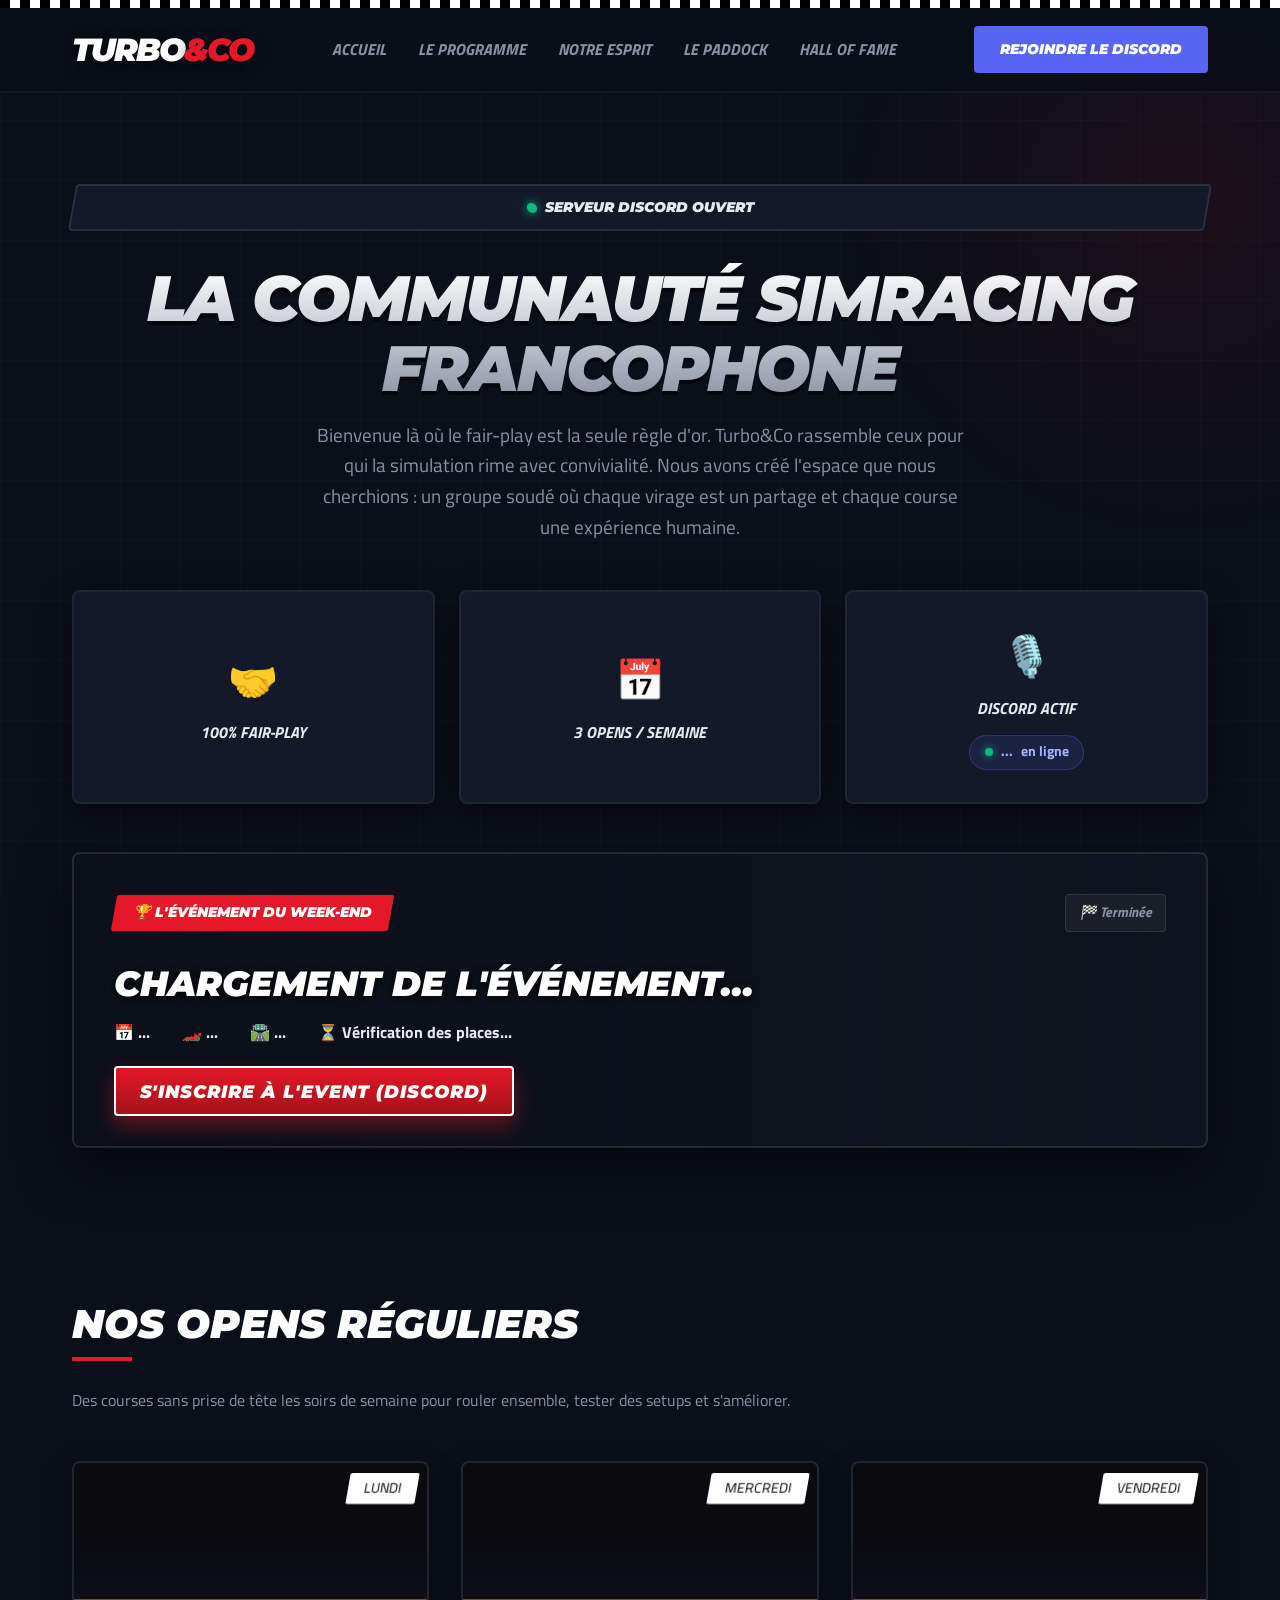
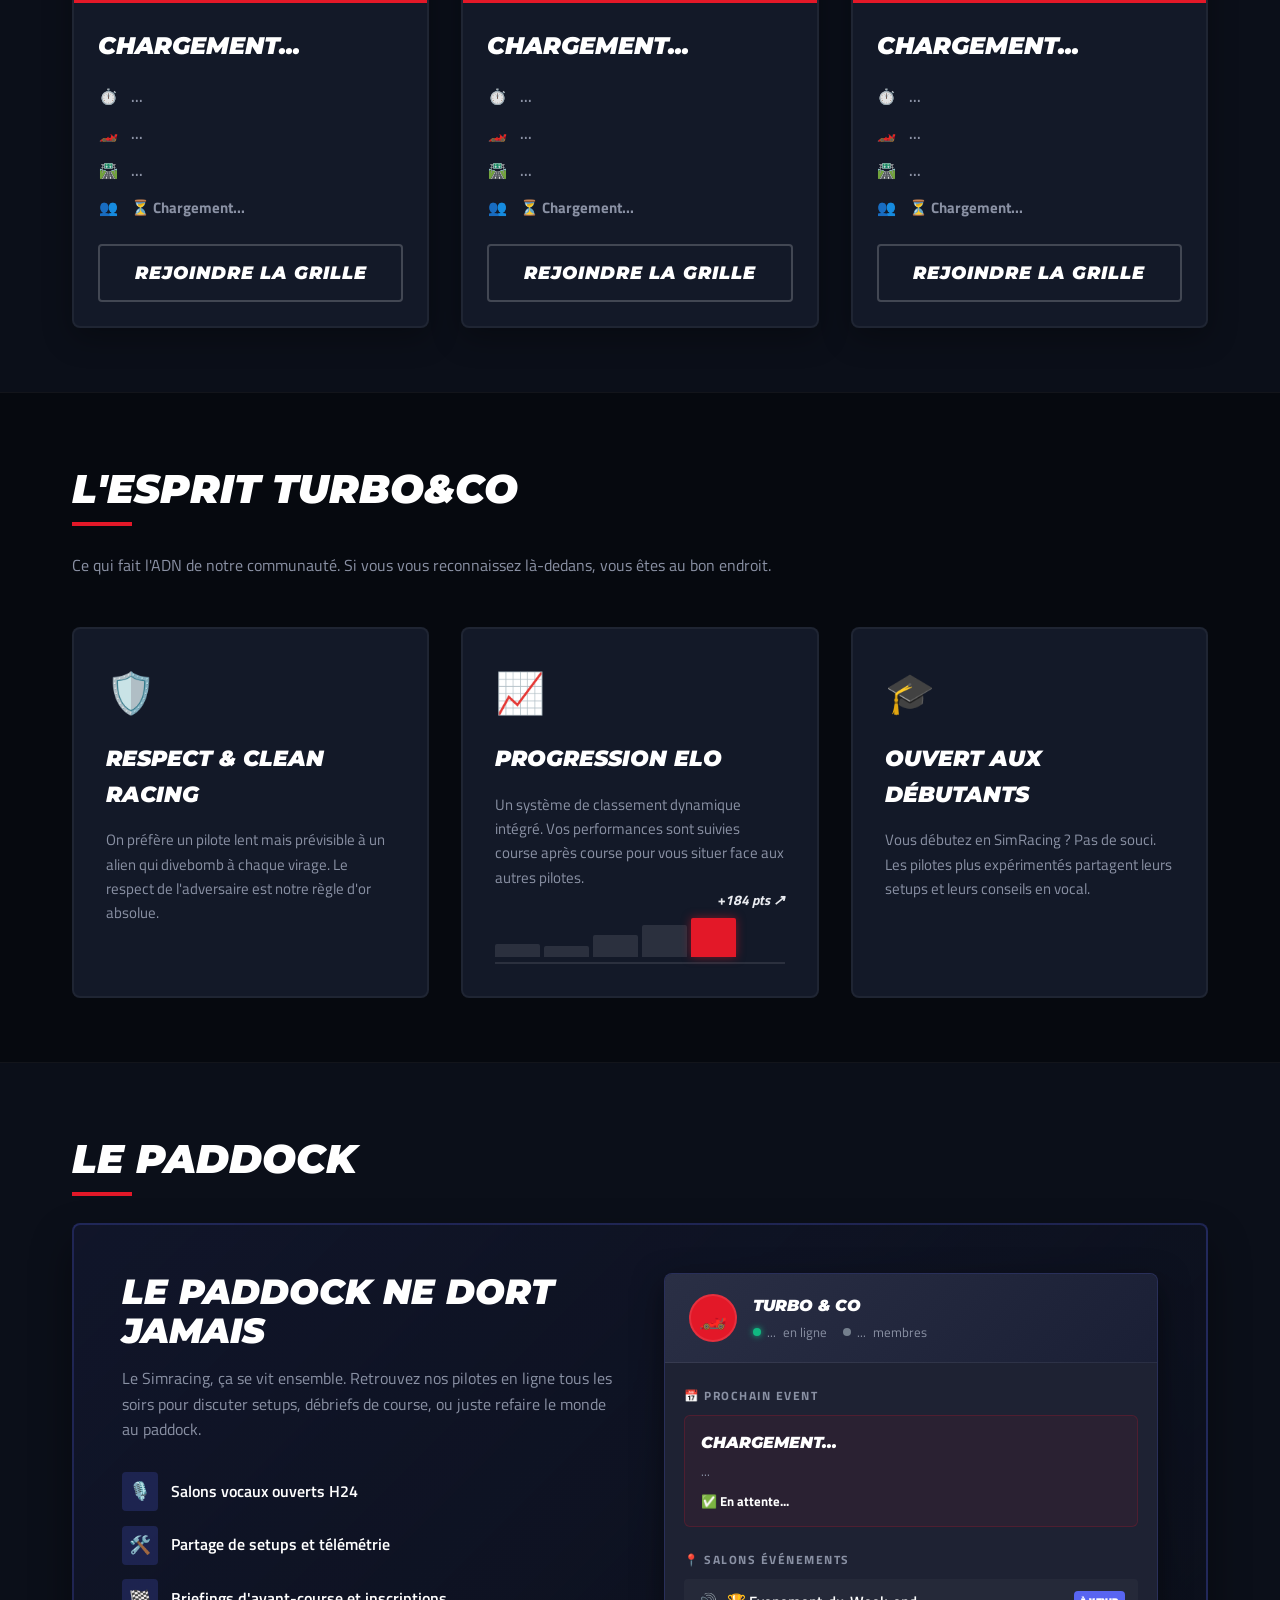
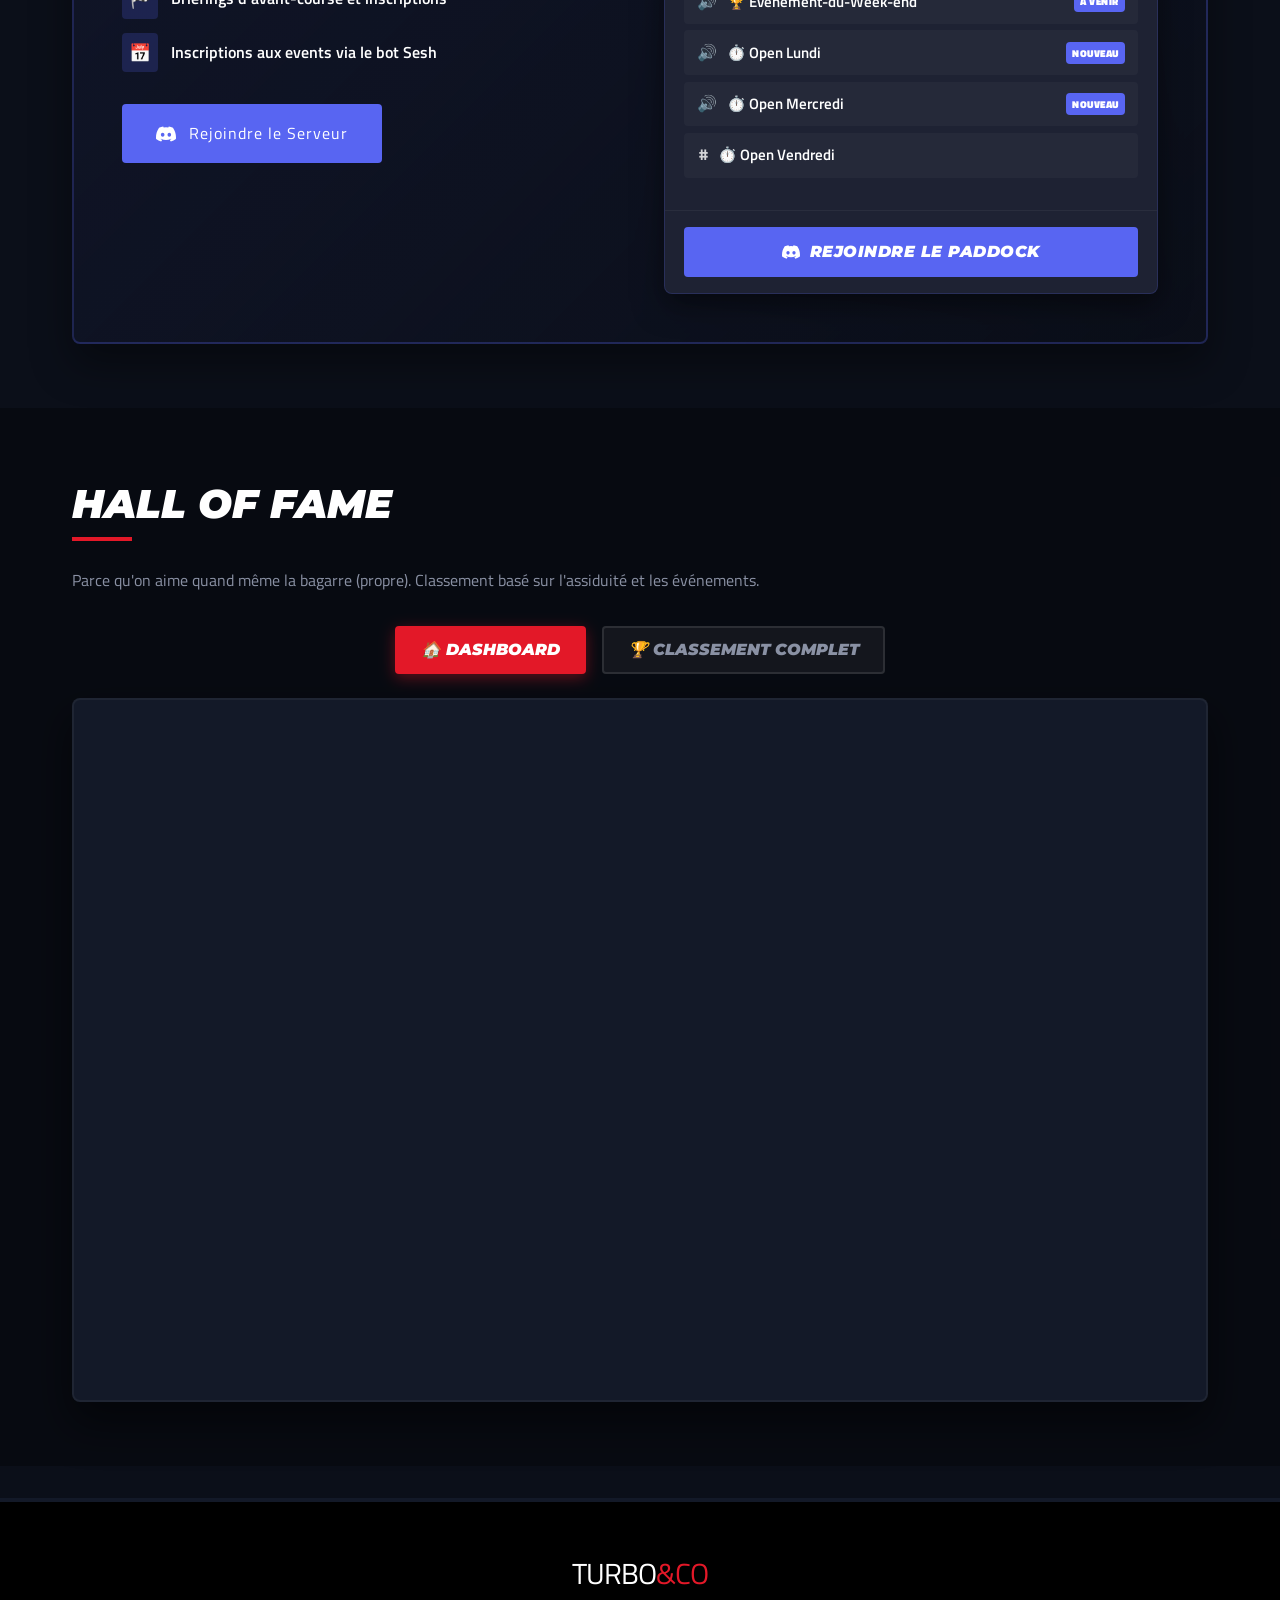
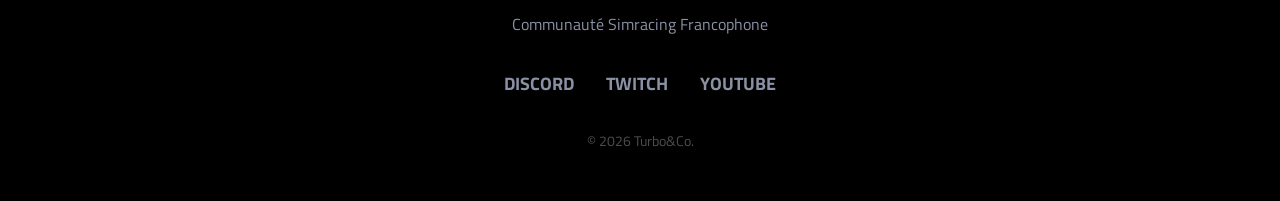
==== commit e3f5495d: "Refactor CSS comments and update event titles" ====
--- a/index.html
+++ b/index.html
@@ -39,7 +39,7 @@
             line-height: 1.6; 
         }
 
-        /* Police Montserrat (massive) pour les éléments forts */
+        /* Police Montserrat pour les éléments forts */
         h1, h2, h3, .logo, .btn-action, .btn-discord, .hero-badge, .race-tag, .map-title, .sheet-tab-btn, .dcw-event-title, .dcw-server-name, .dcw-join-btn {
             font-family: 'Montserrat', sans-serif;
             font-weight: 900;
@@ -137,15 +137,14 @@
         }
         .stat-card:hover { border-color: var(--silver); transform: translateY(-5px); }
         .stat-icon { font-size: 2.5rem; display: block; margin-bottom: 0.5rem; }
-        .stat-label { font-family: 'Montserrat', sans-serif; font-size: 1rem; color: var(--silver); font-weight: 900; font-style: italic; text-transform: uppercase;}
-
-        /* Widget en ligne Discord dans la stat card (CORRIGÉ) */
+        .stat-label { font-size: 1rem; color: var(--silver); font-weight: 900; font-style: italic; text-transform: uppercase;}
+
         .discord-live-count {
             display: inline-flex; align-items: center; justify-content: center; gap: 0.5rem;
             background: rgba(88, 101, 242, 0.12); border: 1px solid rgba(88, 101, 242, 0.3);
             padding: 0.35rem 0.9rem; border-radius: 50px; font-size: 0.85rem; font-weight: 700;
             font-family: 'Titillium Web', sans-serif; font-style: normal; margin-top: 0.8rem; color: #a5b4fc;
-            white-space: nowrap; /* Empêche le texte d'être écrasé */
+            white-space: nowrap; 
         }
         .discord-live-count .dot-online {
             width: 8px; height: 8px; background: var(--success); border-radius: 50%; box-shadow: 0 0 8px var(--success);
@@ -153,7 +152,7 @@
         }
 
         /* ============================================================
-           CARTES DE COURSES (CORRIGÉES AVEC FLEXBOX)
+           CARTES DE COURSES
         ============================================================ */
         .next-race { 
             background: linear-gradient(to right, rgba(11, 15, 25, 0.95) 0%, rgba(11, 15, 25, 0.6) 100%), #131928; 
@@ -174,7 +173,6 @@
         
         .events-grid { display: grid; grid-template-columns: repeat(auto-fill, minmax(300px, 1fr)); gap: 2rem; align-items: stretch; }
         
-        /* ⚠️ LA CORRECTION DES CARTES ÉCRASÉES : min-height et display flex ! */
         .event-card { 
             background: var(--racing-card); border-radius: 8px; overflow: hidden; 
             border: 2px solid rgba(255, 255, 255, 0.05); transition: all 0.3s ease; 
@@ -196,6 +194,12 @@
         .event-info-list { display: flex; flex-direction: column; gap: 0.8rem; flex-grow: 1; margin-bottom: 1.5rem; }
         .event-info-row { display: flex; align-items: center; gap: 0.8rem; color: var(--racing-gray); font-size: 0.95rem; font-weight: 600;}
         .event-icon { width: 20px; text-align: center; opacity: 0.9; }
+
+        .btn-card { 
+            width: 100%; margin-top: auto; 
+            background: var(--racing-card); border-color: rgba(255,255,255,0.2); box-shadow: none; color: white;
+        }
+        .btn-card:hover { background: white; color: var(--racing-dark); }
 
         /* ============================================================
            CHARTE / RÈGLES
@@ -222,7 +226,6 @@
            SECTION DISCORD — LE PADDOCK
         ============================================================ */
         .discord-section { padding: 4rem 0; }
-        
         .discord-banner {
             background: linear-gradient(135deg, rgba(88, 101, 242, 0.08) 0%, rgba(11, 15, 25, 0.9) 100%);
             border: 2px solid rgba(88, 101, 242, 0.25); border-radius: 8px;
@@ -264,6 +267,7 @@
         .dcw-body { padding: 1rem 1.2rem; }
         .dcw-section-label { font-size: 0.72rem; font-weight: 700; letter-spacing: 1.5px; text-transform: uppercase; color: var(--racing-gray); font-family: 'Titillium Web', sans-serif; font-style: normal; margin-bottom: 0.6rem; margin-top: 0.5rem; }
         
+        /* Faux widget Sesh */
         .dcw-next-event { background: rgba(227, 24, 40, 0.06); border: 1px solid rgba(227, 24, 40, 0.2); border-radius: 6px; padding: 0.9rem 1rem; margin-bottom: 1.5rem; }
         .dcw-event-title { font-family: 'Montserrat', sans-serif; font-weight: 900; font-style: italic; font-size: 1rem; color: white; margin-bottom: 0.3rem; }
         .dcw-event-meta { font-size: 0.82rem; color: var(--racing-gray); font-style: normal; font-family: 'Titillium Web', sans-serif; }
@@ -325,7 +329,6 @@
     </header>
 
     <main>
-        <!-- HERO -->
         <section class="hero" id="accueil">
             <div class="container">
                 <div class="hero-badge"><span><span class="live-dot"></span> Serveur Discord Ouvert</span></div>
@@ -351,7 +354,6 @@
                     </article>
                 </div>
 
-                <!-- MAIN EVENT (WEEKEND SPECIAL) -->
                 <div class="next-race" id="img-weekend_special">
                     <div class="race-header">
                         <span class="race-tag"><span>🏆 L'Événement du Week-end</span></span>
@@ -373,7 +375,6 @@
             </div>
         </section>
 
-        <!-- PROGRAMME DE LA SEMAINE -->
         <section class="events-section" id="programme">
             <div class="container">
                 <h2 class="section-title">Nos Opens Réguliers</h2>
@@ -443,7 +444,6 @@
             </div>
         </section>
 
-        <!-- L'ESPRIT -->
         <section class="features" id="charte">
             <div class="container">
                 <h2 class="section-title">L'Esprit Turbo&Co</h2>
@@ -480,7 +480,7 @@
             </div>
         </section>
 
-        <!-- SECTION COMMUNAUTÉ DISCORD -->
+        <!-- SECTION DISCORD (LE PADDOCK) -->
         <section class="discord-section" id="communaute">
             <div class="container">
                 <h2 class="section-title">Le Paddock</h2>
@@ -525,7 +525,6 @@
                         </div>
 
                         <div class="dcw-body">
-                            <!-- Faux Widget Sesh mis à jour par Google Sheets -->
                             <div class="dcw-section-label">📅 PROCHAIN EVENT</div>
                             <div class="dcw-next-event" id="dcwNextEvent">
                                 <div class="dcw-event-title" id="dcwEventTitle">Chargement...</div>
@@ -544,17 +543,17 @@
                                 </div>
                                 <div class="dcw-voice-channel">
                                     <span class="dcw-voice-icon">🔊</span>
-                                    <span>⏱️ open-1</span>
+                                    <span>⏱️ Open Lundi</span>
                                     <span class="new-badge" style="margin-left:auto; font-size:0.65rem;">NOUVEAU</span>
                                 </div>
                                 <div class="dcw-voice-channel">
                                     <span class="dcw-voice-icon">🔊</span>
-                                    <span>⏱️ open-2</span>
+                                    <span>⏱️ Open Mercredi</span>
                                     <span class="new-badge" style="margin-left:auto; font-size:0.65rem;">NOUVEAU</span>
                                 </div>
                                 <div class="dcw-voice-channel">
                                     <span class="dcw-voice-icon" style="opacity: 0.8; font-weight: bold; margin-left: 2px;">#</span>
-                                    <span>⏱️ open-3</span>
+                                    <span>⏱️ Open Vendredi</span>
                                 </div>
                             </div>
                         </div>
@@ -610,16 +609,17 @@
 
     <script>
         // ----------------------------------------------------
-        // LECTURE DYNAMIQUE DU GOOGLE SHEETS - CSV 
+        // 🚀 LECTURE DYNAMIQUE DU GOOGLE SHEETS (CSV)
         // ----------------------------------------------------
         async function fetchInscriptions() {
-            const urlCSV = 'https://docs.google.com/spreadsheets/d/e/2PACX-1vQBn4oeHtoxv9akaGvMrCDvMTTV5fTB8WL5nep-a51c8Ggjh6Ejt7yFKlC4ojQ6ZWohNNT-njBqsNR_/pub?gid=1162198900&single=true&output=csv';
+            // Ton lien CSV corrigé avec le bon GID !
+            const urlCSV = 'https://docs.google.com/spreadsheets/d/e/2PACX-1vQBn4oeHtoxv9akaGvMrCDvMTTV5fTB8WL5nep-a51c8Ggjh6Ejt7yFKlC4ojQ6ZWohNNT-njBqsNR_/pub?gid=653343317&single=true&output=csv';
 
             try {
                 const response = await fetch(urlCSV);
                 const csvData = await response.text();
                 
-                // Utilisation d'une Regex robuste pour séparer les lignes (gère les formats Windows et Mac)
+                // Utilisation d'une Regex robuste pour séparer les lignes
                 const lignes = csvData.split(/\r?\n/).slice(1); 
 
                 lignes.forEach(ligne => {
@@ -629,7 +629,8 @@
                         const id = col[0]; 
 
                         if (document.getElementById('title-' + id)) {
-                            // Valeurs de repli ultra robustes si la case est totalement vide
+                            
+                            // Si la case de Google Sheets est vide, le site affichera ce texte de sécurité
                             const dayText = col[1] && col[1] !== "" ? col[1] : "À DÉFINIR";
                             document.getElementById('day-' + id).innerText = dayText;
                             
@@ -647,21 +648,20 @@
 
                             let imgUrl = col[6] ? col[6].trim() : "";
                             
-                            // Nettoyage de l'URL Github
                             if (imgUrl && imgUrl.includes("github.com") && !imgUrl.includes("?raw=true")) {
                                 imgUrl += "?raw=true";
                             }
                             
-                            // Image de secours si c'est vide ou erroné
                             if (!imgUrl || imgUrl === "?raw=true" || imgUrl === "") {
                                 imgUrl = "https://images.unsplash.com/photo-1568605117036-5fe5e7bab0b7?q=80&w=800&auto=format&fit=crop";
                             }
 
                             const imgContainer = document.getElementById('img-' + id);
+                            
+                            // MISE À JOUR DE L'ÉVÉNEMENT SPÉCIAL (HAUT ET BAS DE PAGE)
                             if(id === 'weekend_special') {
                                 imgContainer.style.backgroundImage = `linear-gradient(to right, rgba(11, 15, 25, 0.95) 0%, rgba(11, 15, 25, 0.6) 100%), url('${imgUrl}')`;
                                 
-                                // INJECTION DANS LE WIDGET DISCORD
                                 const dcwTitle = document.getElementById('dcwEventTitle');
                                 const dcwMeta = document.getElementById('dcwEventMeta');
                                 const dcwAttYes = document.getElementById('dcwAttYes');
